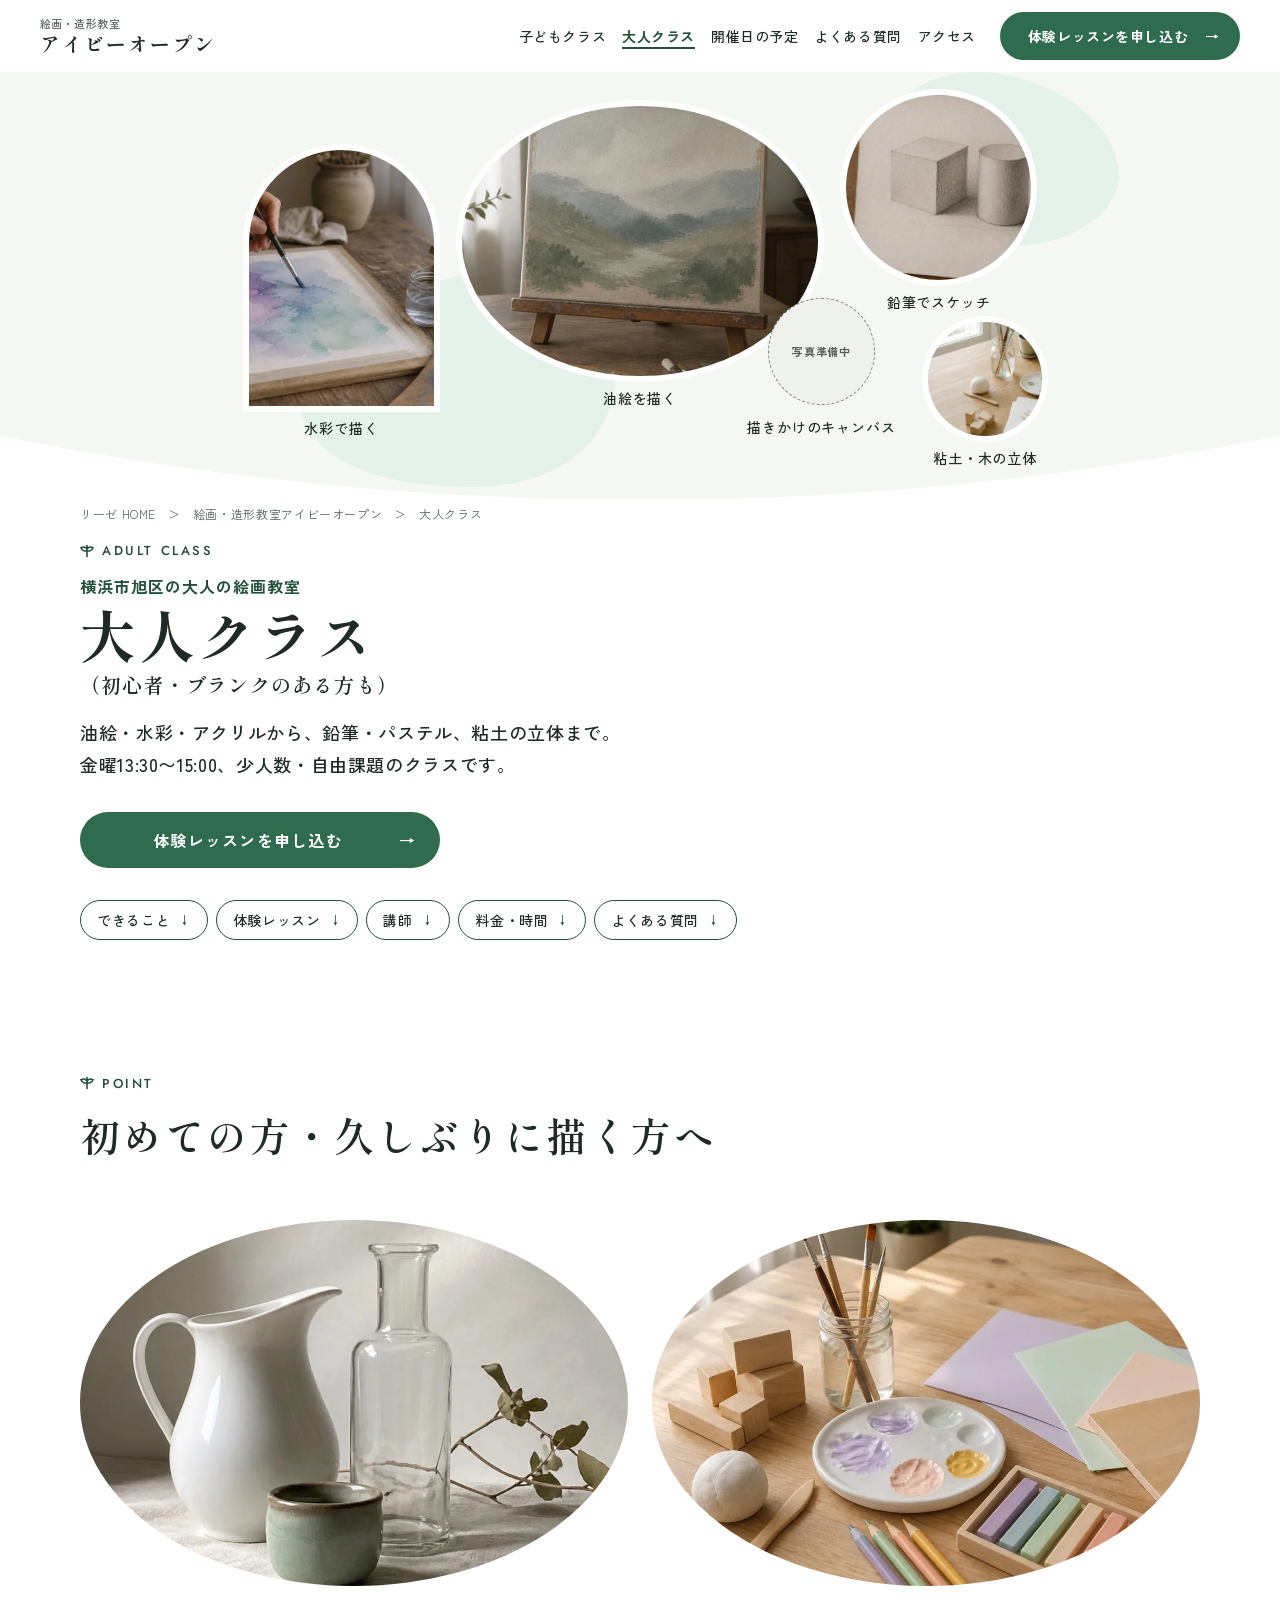
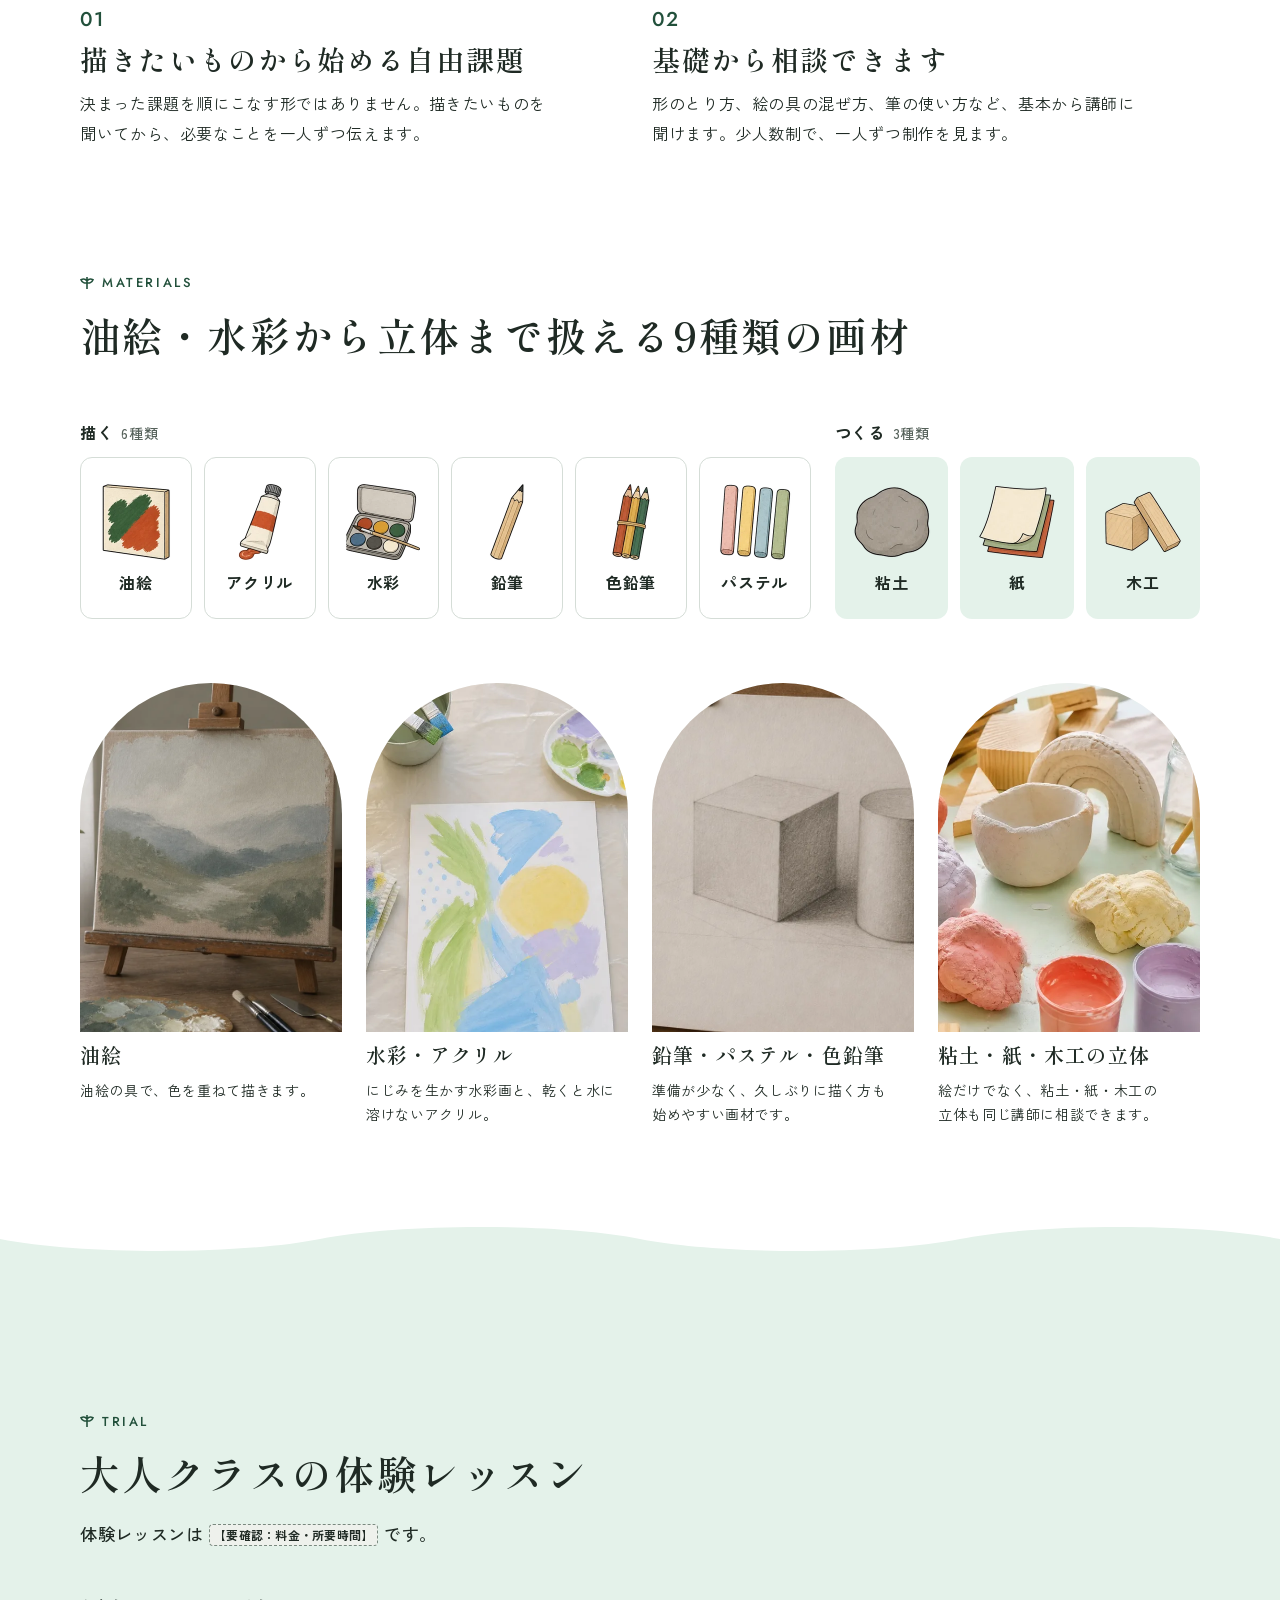
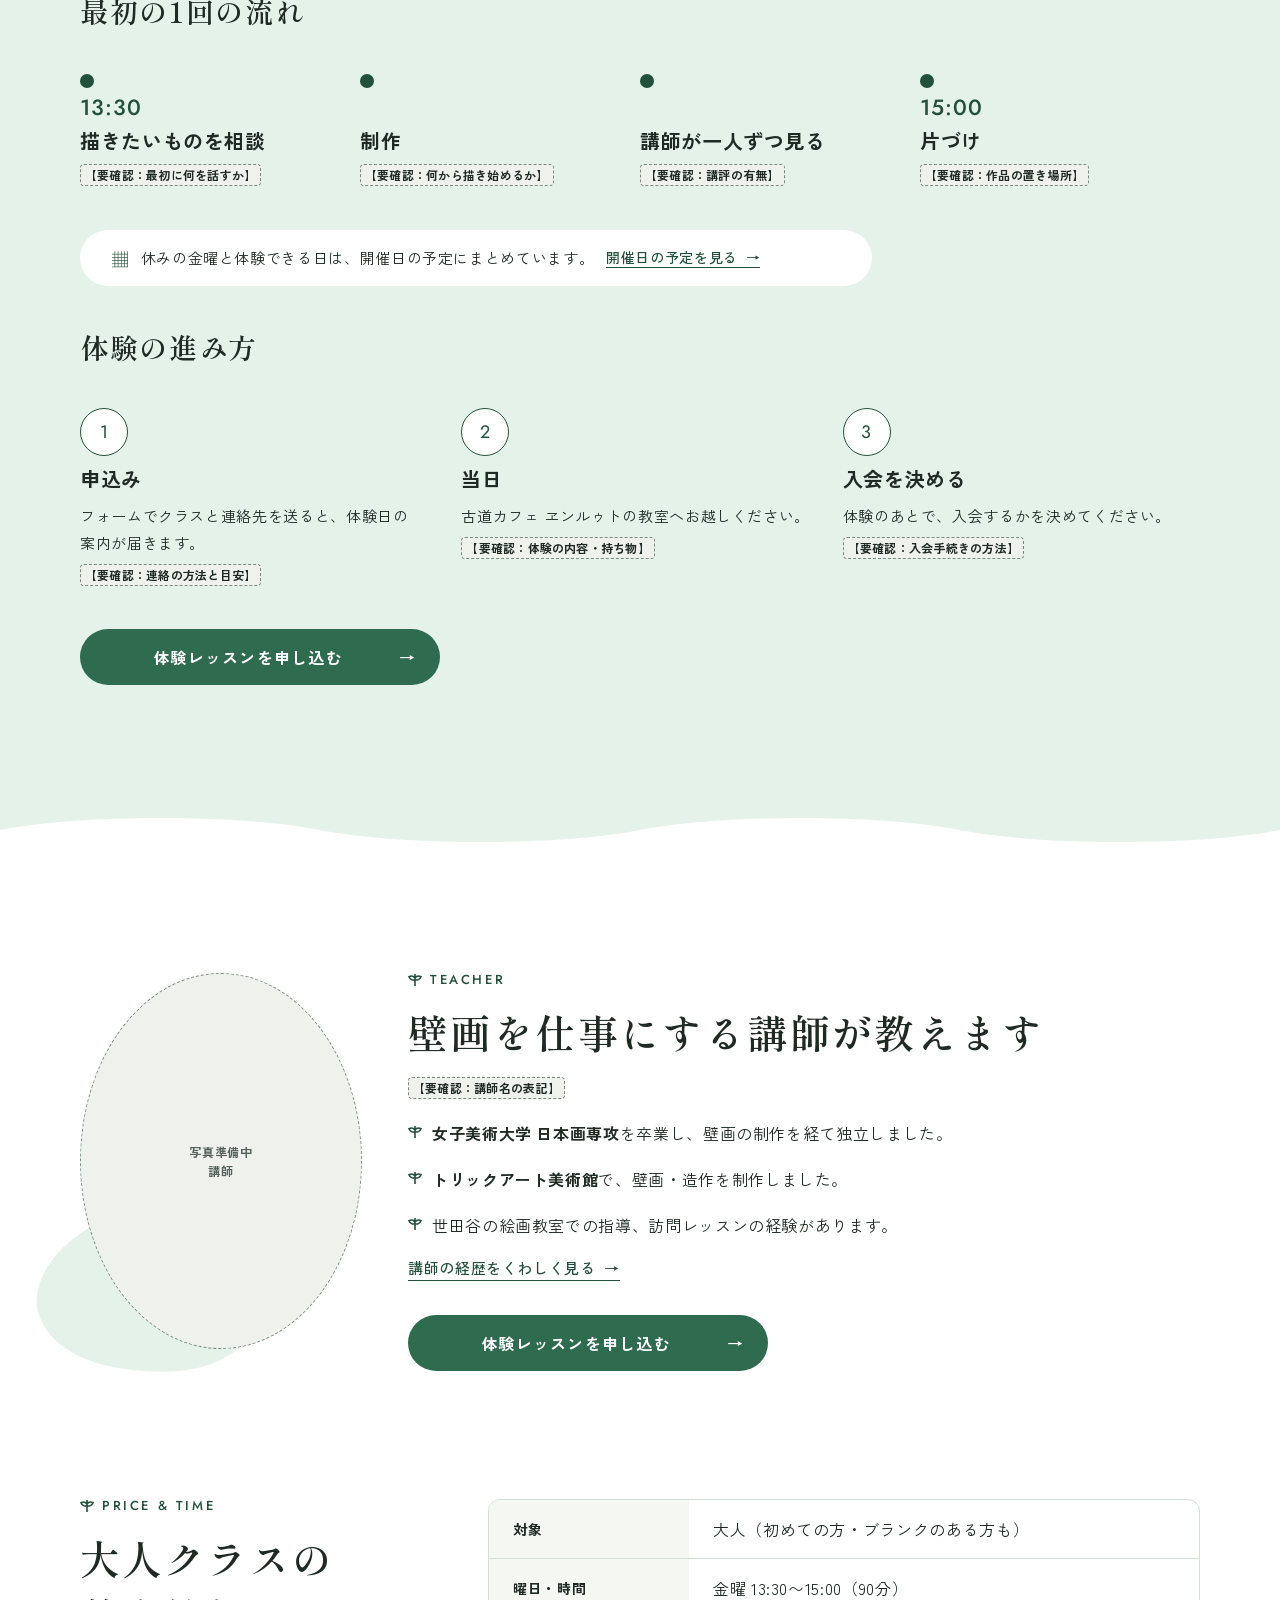
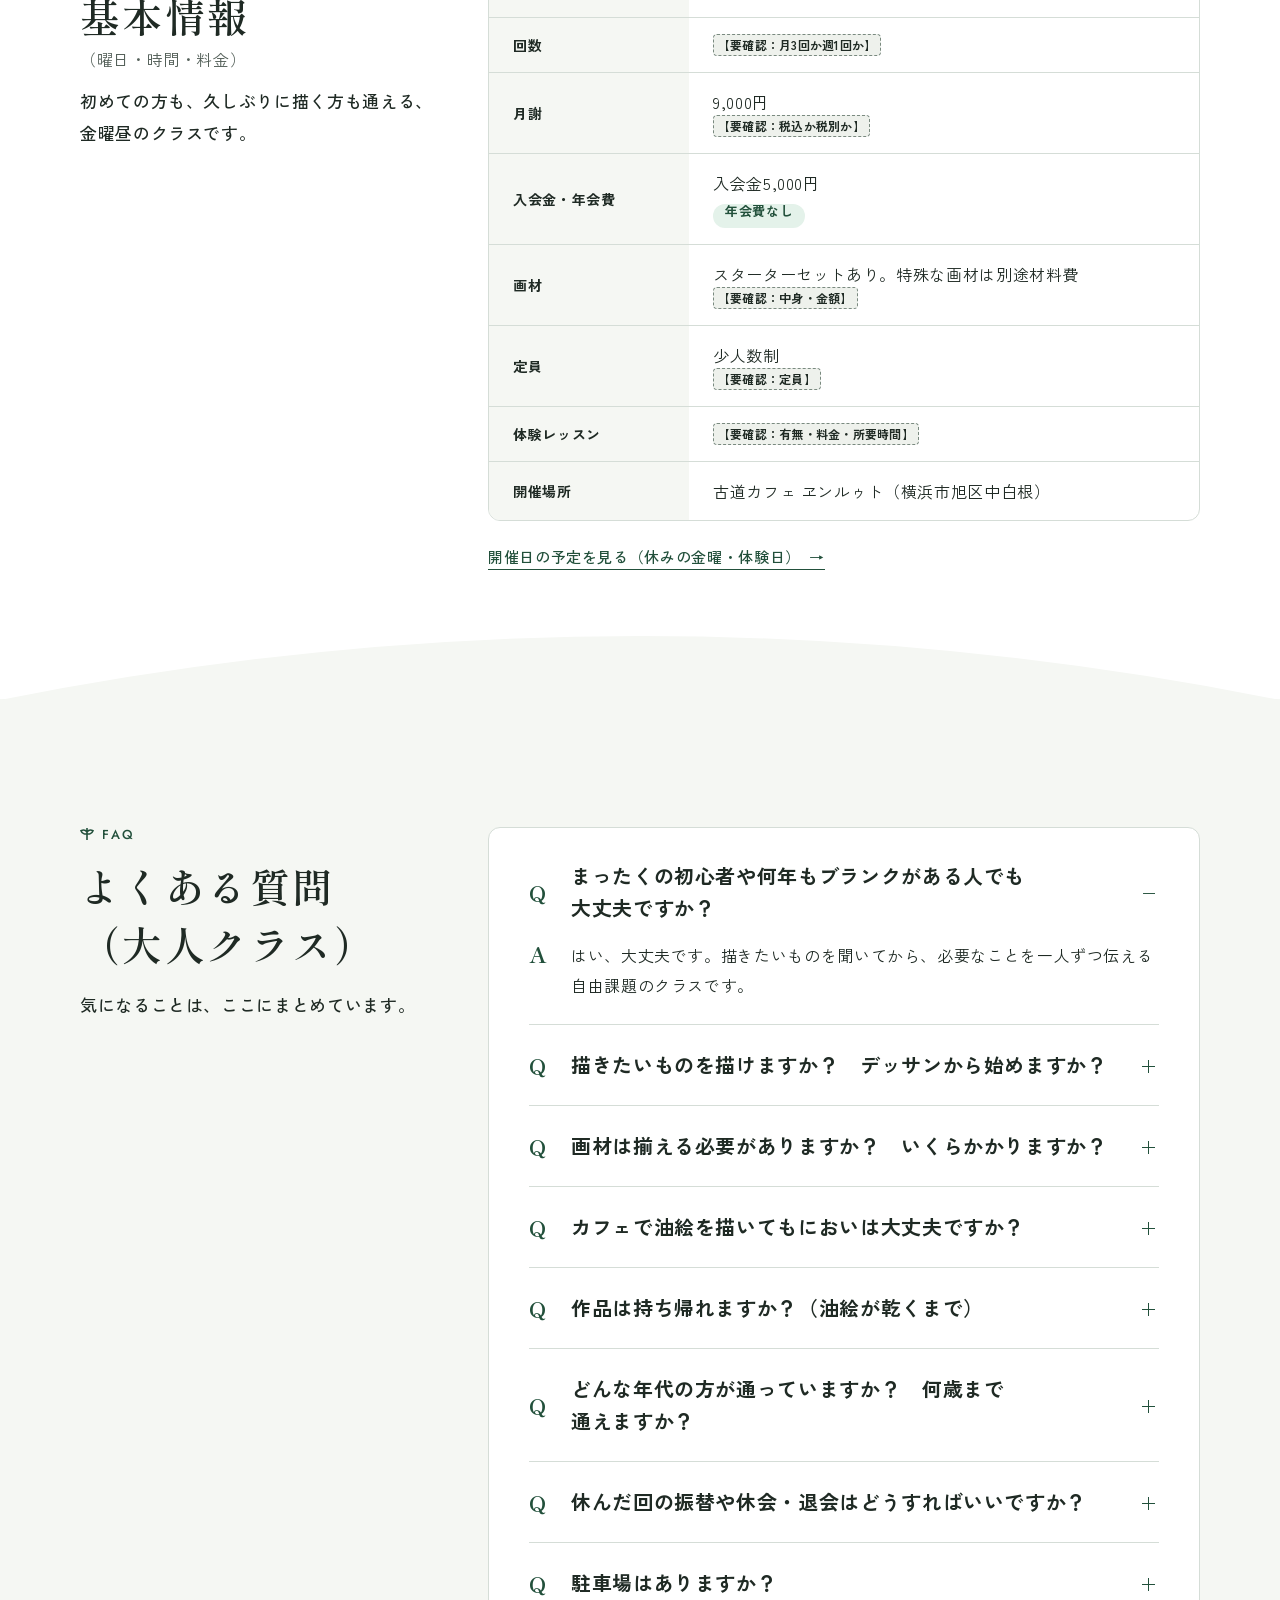
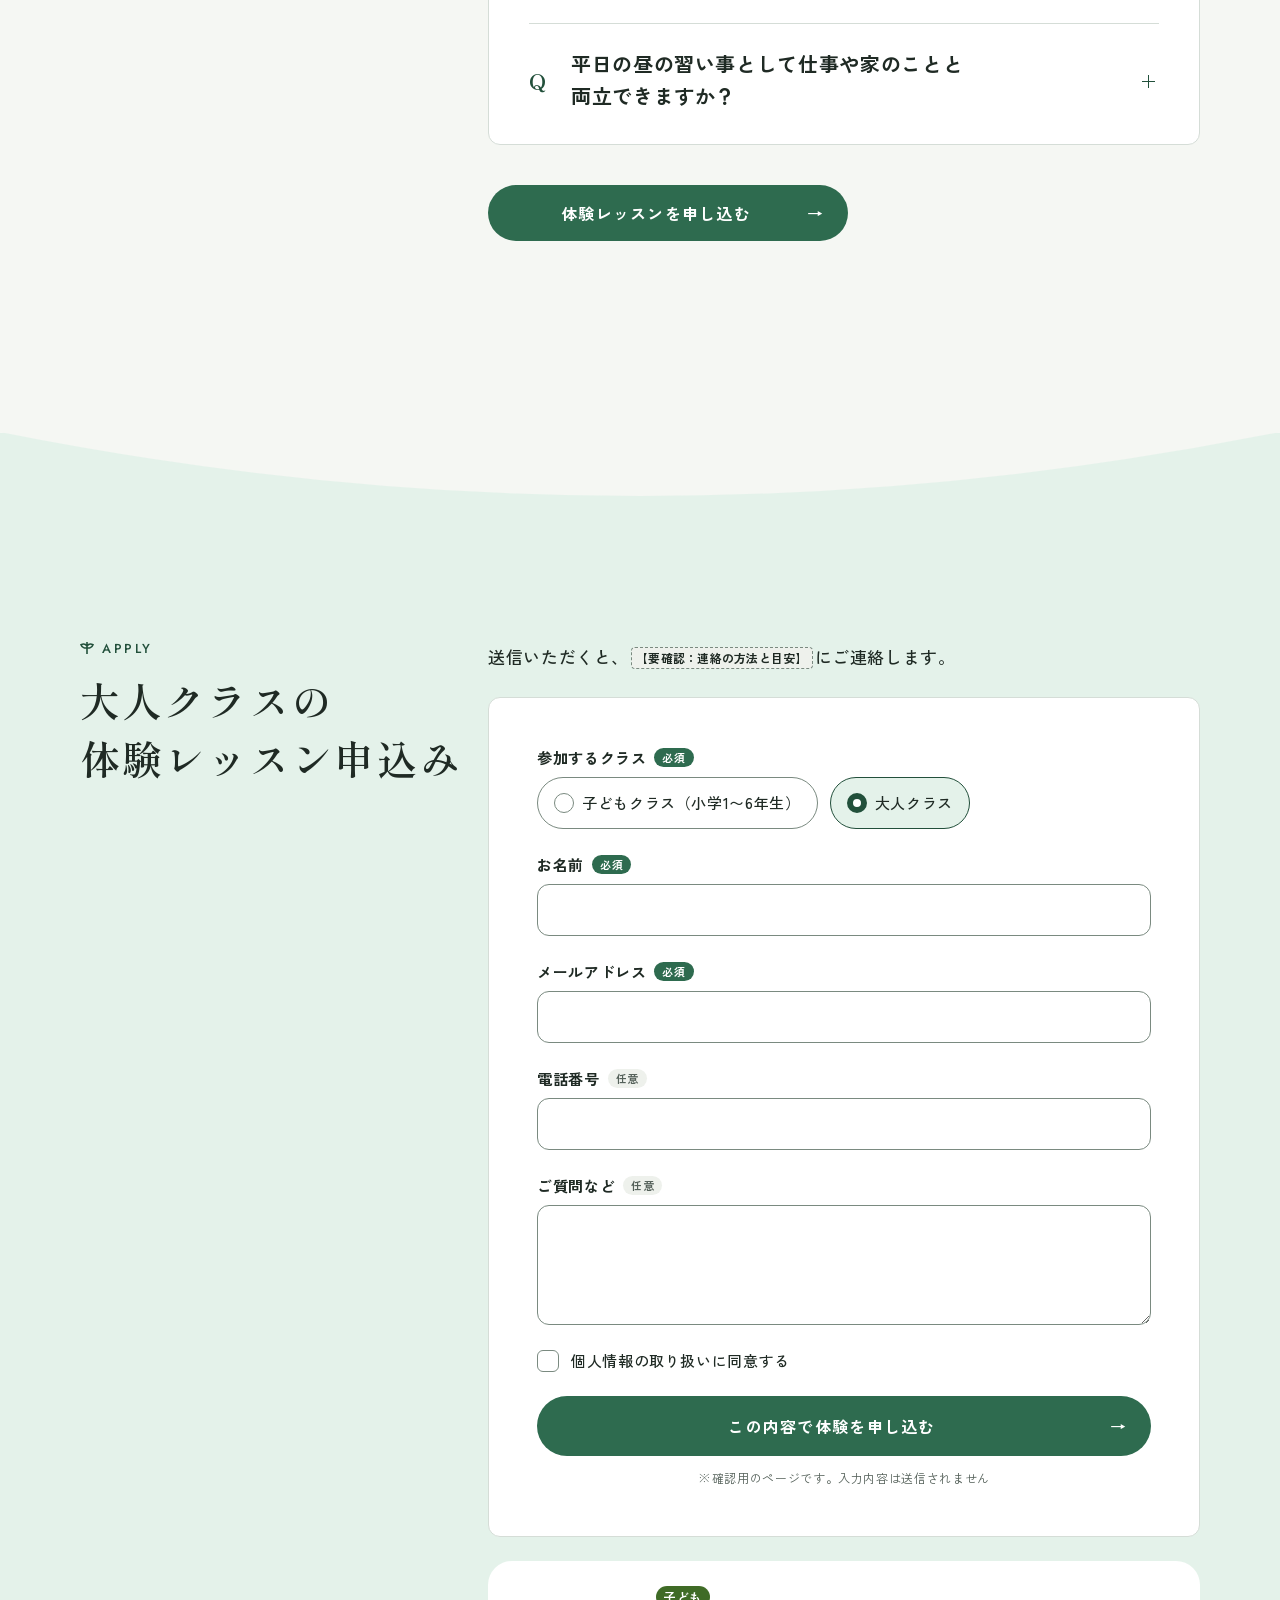
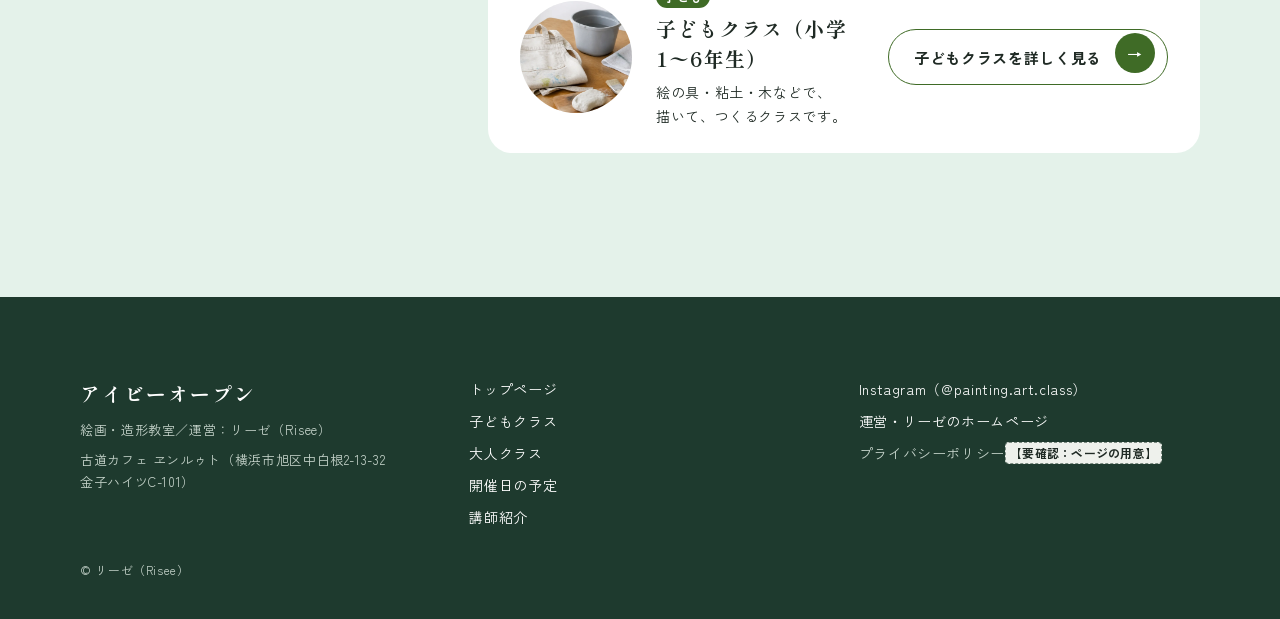
==== adult/index.html @ dc4b6d57 "デザイン①ポップ版のTOPを公開（確認用・noindex） Co-Authored-By: Claude Opus 5.5 <noreply@anthropic.com>" ====
<!doctype html>
<html lang="ja">
<head>
<meta charset="utf-8">
<meta name="viewport" content="width=device-width, initial-scale=1">
<title>横浜市旭区の大人の絵画教室（初心者・油絵・水彩）｜アイビーオープン</title>
<meta name="description" content="横浜市旭区中白根の大人の絵画教室。初めての方も久しぶりに描く方も、描きたいものから始める少人数・自由課題で、油絵・水彩・アクリルから立体まで相談できます。金曜13:30〜15:00、講師は女子美術大学 日本画専攻卒の壁画制作者です。">
<meta name="robots" content="noindex,nofollow">
<link rel="icon" href="data:,">
<link rel="preconnect" href="https://fonts.googleapis.com">
<link rel="preconnect" href="https://fonts.gstatic.com" crossorigin>
<link href="https://fonts.googleapis.com/css2?family=Jost:wght@400;500&family=Shippori+Mincho:wght@600;700&family=Zen+Kaku+Gothic+New:wght@400;500;700&display=swap" rel="stylesheet">
<link rel="stylesheet" href="../assets/css/style.css?v=4">
<script>
(function(d){if(window.matchMedia&&matchMedia('(prefers-reduced-motion: reduce)').matches)return;d.classList.add('js-motion');try{if(sessionStorage.getItem('ivy-intro'))d.classList.add('intro-done')}catch(e){}setTimeout(function(){if(!window.ivyReady)d.classList.remove('js-motion')},2500)})(document.documentElement);
</script>
<script src="../assets/js/main.js?v=4" defer></script>
</head>
<body data-theme="adult" class="has-fixbar">
<header class="header">
  <a class="logo" href="../">
    <span class="logo__sub">絵画・造形教室</span>
    <span class="logo__main">アイビーオープン</span>
  </a>
  <button class="burger" type="button" aria-label="メニューを開く" aria-expanded="false" aria-controls="nav"><span></span></button>
  <div class="scrim"></div>
  <nav class="nav" id="nav" aria-label="メインメニュー">
    <button class="nav__close" type="button" aria-label="メニューを閉じる"></button>
    <ul class="nav__list">
      <li><a href="../kids/">子どもクラス</a></li>
      <li><a href="./" aria-current="page">大人クラス</a></li>
      <li><a href="../#schedule">開催日の予定</a></li>
      <li><a href="../#faq">よくある質問</a></li>
      <li><a href="../#access">アクセス</a></li>
    </ul>
    <div class="nav__cta"><a class="cta" href="#apply">体験レッスンを申し込む</a></div>
  </nav>
</header>

<main>
  <section class="gallery" id="top" aria-label="大人クラスでできること">
    <div class="gallery__inner">
      <svg class="blob blob--a" viewBox="0 0 200 160" preserveAspectRatio="none" aria-hidden="true"><path d="M96 14 C142 4 196 22 198 70 C200 118 168 150 116 152 C66 154 12 140 4 98 C2 58 46 24 96 14 Z"/></svg>
      <svg class="blob blob--b" viewBox="0 0 200 160" preserveAspectRatio="none" aria-hidden="true"><path d="M96 14 C142 4 196 22 198 70 C200 118 168 150 116 152 C66 154 12 140 4 98 C2 58 46 24 96 14 Z"/></svg>
      <ul>
        <li class="g g1"><figure><div class="ph"><img src="../assets/img/oil-canvas-easel.webp" width="1000" height="1000" alt="イーゼルに立てた描きかけの風景の油絵とパレットのイメージ" fetchpriority="high"></div><figcaption>油絵を描く</figcaption></figure></li>
        <li class="g g2"><figure><div class="ph"><img src="../assets/img/watercolor-hands.webp" width="1080" height="720" alt="透明水彩で色を重ねている手元のイメージ"></div><figcaption>水彩で描く</figcaption></figure></li>
        <li class="g g3"><figure><div class="ph"><img src="../assets/img/pencil-sketch.webp" width="1320" height="879" alt="立方体と円柱を鉛筆で描いたスケッチのイメージ"></div><figcaption>鉛筆でスケッチ</figcaption></figure></li>
        <li class="g g4"><figure><div class="ph ph--empty">写真準備中</div><figcaption>描きかけのキャンバス</figcaption></figure></li>
        <li class="g g5"><figure><div class="ph"><img src="../assets/img/desk-brushes-clay.webp" width="864" height="576" alt="粘土と木片、筆立てが置かれた制作机のイメージ"></div><figcaption>粘土・木の立体</figcaption></figure></li>
      </ul>
    </div>
    <svg class="arc arc--down" viewBox="0 0 1440 64" preserveAspectRatio="none" aria-hidden="true"><path d="M0 0 Q720 128 1440 0 V64 H0 Z" fill="#FFFFFF"/></svg>
  </section>

  <section class="section intro">
    <div class="wrap">
      <nav aria-label="パンくずリスト">
        <ol class="crumb">
          <li><a href="https://artewald.com/">リーゼ HOME</a></li>
          <li><a href="../">絵画・造形教室アイビーオープン</a></li>
          <li aria-current="page">大人クラス</li>
        </ol>
      </nav>
      <p class="label" aria-hidden="true">ADULT CLASS</p>
      <h1><span class="intro__1">横浜市旭区の大人の絵画教室</span><span class="vh">｜</span><span class="intro__2">大人クラス</span><span class="intro__3">（初心者・ブランクのある方も）</span></h1>
      <p class="intro__lead">油絵・水彩・アクリルから、鉛筆・パステル、粘土の立体まで。<br class="pc-only">金曜13:30〜15:00、少人数・自由課題のクラスです。</p>
      <p class="pre-cta">まずは体験レッスンから</p>
      <a class="cta cta--w" href="#apply">体験レッスンを申し込む</a>
      <nav aria-label="このページの目次">
        <ul class="chips">
          <li><a class="chip" href="#point">できること</a></li>
          <li><a class="chip" href="#trial">体験レッスン</a></li>
          <li><a class="chip" href="#teacher">講師</a></li>
          <li><a class="chip" href="#summary">料金・時間</a></li>
          <li><a class="chip" href="#faq">よくある質問</a></li>
        </ul>
      </nav>
    </div>
  </section>

  <section class="section point" id="point">
    <div class="wrap">
      <div class="sec-head reveal">
        <p class="label" aria-hidden="true">POINT</p>
        <h2>初めての方・<br class="sp-only">久しぶりに描く方へ</h2>
      </div>
      <div class="cards cards--wide">
        <article class="card">
          <div class="ph ph--ellipse reveal reveal--ellipse"><img src="../assets/img/still-life.webp" width="1176" height="1176" alt="白い水差しとガラス瓶、緑の器を並べたモチーフのイメージ" loading="lazy" decoding="async"></div>
          <p class="card__no" aria-hidden="true">01</p>
          <h3>描きたいものから始める自由課題</h3>
          <p class="card__text">決まった課題を順にこなす形ではありません。描きたいものを聞いてから、必要なことを一人ずつ伝えます。</p>
        </article>
        <article class="card">
          <div class="ph ph--ellipse reveal reveal--ellipse"><img src="../assets/img/desk-pastels-paper.webp" width="1176" height="784" alt="木片、粘土、パステル、色紙が並んだ机のイメージ" loading="lazy" decoding="async"></div>
          <p class="card__no" aria-hidden="true">02</p>
          <h3>基礎から相談できます</h3>
          <p class="card__text">形のとり方、絵の具の混ぜ方、筆の使い方など、基本から講師に聞けます。少人数制で、一人ずつ制作を見ます。</p>
        </article>
      </div>
      <div class="materials" id="materials">
        <div class="sec-head reveal">
        <p class="label" aria-hidden="true">MATERIALS</p>
        <h2>油絵・水彩から立体まで<br class="sp-only">扱える9種類の画材</h2>
      </div>
        <div class="mats">
        <div class="mats__set mats__set--draw"><p class="mats__head">描く<span>6種類</span></p><ul class="mats__list"><li class="mat"><img class="mat__il" src="../assets/img/mats/mat-oil.webp" width="160" height="160" alt="" loading="lazy" decoding="async"><span class="mat__name">油絵</span></li><li class="mat"><img class="mat__il" src="../assets/img/mats/mat-acrylic.webp" width="160" height="160" alt="" loading="lazy" decoding="async"><span class="mat__name">アクリル</span></li><li class="mat"><img class="mat__il" src="../assets/img/mats/mat-watercolor.webp" width="160" height="160" alt="" loading="lazy" decoding="async"><span class="mat__name">水彩</span></li><li class="mat"><img class="mat__il" src="../assets/img/mats/mat-pencil.webp" width="160" height="160" alt="" loading="lazy" decoding="async"><span class="mat__name">鉛筆</span></li><li class="mat"><img class="mat__il" src="../assets/img/mats/mat-colorpencil.webp" width="160" height="160" alt="" loading="lazy" decoding="async"><span class="mat__name">色鉛筆</span></li><li class="mat"><img class="mat__il" src="../assets/img/mats/mat-pastel.webp" width="160" height="160" alt="" loading="lazy" decoding="async"><span class="mat__name">パステル</span></li></ul></div>
        <div class="mats__set mats__set--make"><p class="mats__head">つくる<span>3種類</span></p><ul class="mats__list"><li class="mat"><img class="mat__il" src="../assets/img/mats/mat-clay.webp" width="160" height="160" alt="" loading="lazy" decoding="async"><span class="mat__name">粘土</span></li><li class="mat"><img class="mat__il" src="../assets/img/mats/mat-paper.webp" width="160" height="160" alt="" loading="lazy" decoding="async"><span class="mat__name">紙</span></li><li class="mat"><img class="mat__il" src="../assets/img/mats/mat-wood.webp" width="160" height="160" alt="" loading="lazy" decoding="async"><span class="mat__name">木工</span></li></ul></div>
      </div>
        <div class="tiles">
          <article class="tile reveal reveal--up">
            <div class="ph ph--arch"><img src="../assets/img/oil-canvas-easel.webp" width="1000" height="1000" alt="イーゼルに立てた描きかけの油絵とパレットのイメージ" loading="lazy" decoding="async"></div>
            <h3>油絵</h3>
            <p>油絵の具で、色を重ねて描きます。</p>
          </article>
          <article class="tile reveal reveal--up" style="--d:0.12s">
            <div class="ph ph--arch"><img src="../assets/img/paint-desk.webp" width="564" height="847" alt="水彩とアクリルの絵の具のイメージ" loading="lazy" decoding="async"></div>
            <h3>水彩・アクリル</h3>
            <p>にじみを生かす水彩画と、乾くと水に溶けないアクリル。</p>
          </article>
          <article class="tile reveal reveal--up" style="--d:0.24s">
            <div class="ph ph--arch"><img src="../assets/img/pencil-sketch.webp" width="1320" height="879" alt="鉛筆で描いたスケッチのイメージ" loading="lazy" decoding="async"></div>
            <h3>鉛筆・パステル・色鉛筆</h3>
            <p>準備が少なく、久しぶりに描く方も始めやすい画材です。</p>
          </article>
          <article class="tile reveal reveal--up" style="--d:0.36s">
            <div class="ph ph--arch"><img src="../assets/img/clay-materials.webp" width="1140" height="760" alt="粘土と木片のイメージ" loading="lazy" decoding="async"></div>
            <h3>粘土・紙・木工の立体</h3>
            <p>絵だけでなく、粘土・紙・木工の立体も同じ講師に相談できます。</p>
          </article>
        </div>
      </div>
    </div>
  </section>

  <section class="section band" id="flow">
    <div class="wave wave--top reveal reveal--wave" aria-hidden="true"><svg viewBox="0 0 2160 48" preserveAspectRatio="none"><path d="M0 24 C90 0 270 0 360 24 S630 48 720 24 S990 0 1080 24 S1350 48 1440 24 S1710 0 1800 24 S2070 48 2160 24 V48 H0 Z" fill="#E4F2EA"/></svg></div>
    <div class="wave wave--bottom reveal reveal--wave" aria-hidden="true"><svg viewBox="0 0 2160 48" preserveAspectRatio="none"><path d="M0 24 C90 0 270 0 360 24 S630 48 720 24 S990 0 1080 24 S1350 48 1440 24 S1710 0 1800 24 S2070 48 2160 24 V48 H0 Z" fill="#FFFFFF"/></svg></div>
    <div class="wrap">
      <div id="trial">
      <div class="sec-head sec-head--tight reveal">
        <p class="label" aria-hidden="true">TRIAL</p>
        <h2>大人クラスの<br class="sp-only">体験レッスン</h2>
        <p class="lead">体験レッスンは <span class="tbc">【要確認：料金・所要時間】</span> です。</p>
      </div>
      </div>
      <h3 class="h3-sec h3-block">最初の1回の流れ</h3>
      <ol class="timeline">
        <svg class="timeline__curve timeline__curve--pc reveal reveal--draw" viewBox="0 0 1200 14" preserveAspectRatio="none" aria-hidden="true"><path pathLength="1" d="M7 7 C120 -21 190 35 307 7 S490 -21 607 7 S790 35 907 7"/></svg>
        <svg class="timeline__curve timeline__curve--sp reveal reveal--draw" viewBox="0 0 6 395" preserveAspectRatio="none" aria-hidden="true"><path pathLength="1" d="M3 0 C0 70 6 130 3 198 S0 330 3 395"/></svg>
        <li>
          <span class="timeline__dot" aria-hidden="true"></span>
          <span class="timeline__time">13:30</span>
          <span class="timeline__title">描きたいものを相談</span>
          <span class="tbc">【要確認：最初に何を話すか】</span>
        </li>
        <li>
          <span class="timeline__dot" aria-hidden="true"></span>
          <span class="timeline__time"></span>
          <span class="timeline__title">制作</span>
          <span class="tbc">【要確認：何から描き始めるか】</span>
        </li>
        <li>
          <span class="timeline__dot" aria-hidden="true"></span>
          <span class="timeline__time"></span>
          <span class="timeline__title">講師が一人ずつ見る</span>
          <span class="tbc">【要確認：講評の有無】</span>
        </li>
        <li>
          <span class="timeline__dot" aria-hidden="true"></span>
          <span class="timeline__time">15:00</span>
          <span class="timeline__title">片づけ</span>
          <span class="tbc">【要確認：作品の置き場所】</span>
        </li>
      </ol>
      <div class="dayline">
        <span class="dayline__icon" aria-hidden="true">▦</span>
        <span>休みの金曜と体験できる日は、開催日の予定にまとめています。</span>
        <a class="tlink" href="../#schedule">開催日の予定を見る</a>
      </div>
      <h3 class="h3-sec h3-block">体験の進み方</h3>
      <ol class="steps steps--class">
        <li>
          <span class="steps__no">1</span>
          <p class="steps__title">申込み</p>
          <p class="steps__text">フォームでクラスと連絡先を送ると、体験日の案内が届きます。</p>
          <span class="tbc">【要確認：連絡の方法と目安】</span>
        </li>
        <li>
          <span class="steps__no">2</span>
          <p class="steps__title">当日</p>
          <p class="steps__text">古道カフェ ヱンルゥトの教室へお越しください。</p>
          <span class="tbc">【要確認：体験の内容・持ち物】</span>
        </li>
        <li>
          <span class="steps__no">3</span>
          <p class="steps__title">入会を決める</p>
          <p class="steps__text">体験のあとで、入会するかを決めてください。</p>
          <span class="tbc">【要確認：入会手続きの方法】</span>
        </li>
      </ol>
      <div class="section-cta"><a class="cta cta--w" href="#apply">体験レッスンを申し込む</a></div>
    </div>
  </section>

  <section class="section teacher teacher--class" id="teacher">
    <div class="wrap teacher__grid">
      <div class="teacher__photo">
        <svg class="blob " viewBox="0 0 200 160" preserveAspectRatio="none" aria-hidden="true"><path d="M96 14 C142 4 196 22 198 70 C200 118 168 150 116 152 C66 154 12 140 4 98 C2 58 46 24 96 14 Z"/></svg>
        <div class="ph ph--ellipse ph--empty reveal reveal--ellipse">写真準備中<br>講師</div>
      </div>
      <div class="teacher__body">
        <div class="sec-head sec-head--flush reveal">
        <p class="label" aria-hidden="true">TEACHER</p>
        <h2>壁画を仕事にする<br class="sp-only">講師が教えます</h2>
      </div>
        <span class="tbc">【要確認：講師名の表記】</span>
        <ul class="career">
          <li><strong>女子美術大学 日本画専攻</strong>を卒業し、壁画の制作を経て独立しました。</li>
          <li><strong>トリックアート美術館</strong>で、壁画・造作を制作しました。</li>
          <li>世田谷の絵画教室での指導、訪問レッスンの経験があります。</li>
        </ul>
        <a class="tlink" href="../#teacher">講師の経歴をくわしく見る</a>
        <div class="teacher__cta"><a class="cta cta--w" href="#apply">体験レッスンを申し込む</a></div>
      </div>
    </div>
  </section>

  <section class="section summary summary--sp-pad" id="summary">
    <div class="wrap split">
      <div class="sec-head reveal">
        <p class="label" aria-hidden="true">PRICE &amp; TIME</p>
        <h2><span>大人クラスの基本情報</span><span class="h2__sub">（曜日・時間・料金）</span></h2>
        <p class="lead">初めての方も、久しぶりに描く方も通える、金曜昼のクラスです。</p>
      </div>
      <div>
        <div class="panel-white table-wrap">
          <table class="table">
            <tr><th scope="row">対象</th><td>大人（初めての方・ブランクのある方も）</td></tr>
            <tr><th scope="row">曜日・時間</th><td>金曜 13:30〜15:00（90分）</td></tr>
            <tr><th scope="row">回数</th><td><span class="tbc">【要確認：月3回か週1回か】</span></td></tr>
            <tr><th scope="row">月謝</th><td>9,000円<span class="tbc">【要確認：税込か税別か】</span></td></tr>
            <tr><th scope="row">入会金・年会費</th><td>入会金5,000円<span class="badge-free">年会費なし</span></td></tr>
            <tr><th scope="row">画材</th><td>スターターセットあり。特殊な画材は別途材料費<span class="tbc">【要確認：中身・金額】</span></td></tr>
            <tr><th scope="row">定員</th><td>少人数制<span class="tbc">【要確認：定員】</span></td></tr>
            <tr><th scope="row">体験レッスン</th><td><span class="tbc">【要確認：有無・料金・所要時間】</span></td></tr>
            <tr><th scope="row">開催場所</th><td>古道カフェ ヱンルゥト（横浜市旭区中白根）</td></tr>
          </table>
        </div>
        <a class="tlink" href="../#schedule">開催日の予定を見る（休みの金曜・体験日）</a>
      </div>
    </div>
  </section>

  <section class="section soft" id="faq">
    <svg class="arc arc--up" viewBox="0 0 1440 64" preserveAspectRatio="none" aria-hidden="true"><path d="M0 64 Q720 -64 1440 64 Z" fill="#F5F7F3"/></svg>
    <div class="wrap split">
      <div class="sec-head reveal">
        <p class="label" aria-hidden="true">FAQ</p>
        <h2>よくある質問<br class="sp-only">（大人クラス）</h2>
        <p class="lead">気になることは、ここにまとめています。</p>
      </div>
      <div>
        <div class="panel-white faq">
        <details open>
          <summary><span class="faq__q" aria-hidden="true">Q</span><h3>まったくの初心者や何年もブランクがある人でも大丈夫ですか？</h3><span class="faq__sign" aria-hidden="true"></span></summary>
          <div class="faq__body"><span class="faq__a" aria-hidden="true">A</span><div class="faq__main"><p>はい、大丈夫です。描きたいものを聞いてから、必要なことを一人ずつ伝える自由課題のクラスです。</p></div></div>
        </details>
        <details>
          <summary><span class="faq__q" aria-hidden="true">Q</span><h3>描きたいものを描けますか？　デッサンから始めますか？</h3><span class="faq__sign" aria-hidden="true"></span></summary>
          <div class="faq__body"><span class="faq__a" aria-hidden="true">A</span><div class="faq__main"><p>はい、描きたいものを講師と相談して決めます。デッサン（鉛筆で形や明るさをとらえる練習）から始めるかは <span class="tbc">【要確認：基礎の教え方】</span> です。</p></div></div>
        </details>
        <details>
          <summary><span class="faq__q" aria-hidden="true">Q</span><h3>画材は揃える必要がありますか？　いくらかかりますか？</h3><span class="faq__sign" aria-hidden="true"></span></summary>
          <div class="faq__body"><span class="faq__a" aria-hidden="true">A</span><div class="faq__main"><p>始めるときのためのスターターセットがあります <span class="tbc">【要確認：中身・金額】</span>。特殊な画材を使うときは、別途材料費がかかる場合があります。手持ちの画材の持ち込みは <span class="tbc">【要確認：可否】</span> です。</p><a class="tlink" href="#summary">料金を表で見る</a></div></div>
        </details>
        <details>
          <summary><span class="faq__q" aria-hidden="true">Q</span><h3>カフェで油絵を描いてもにおいは大丈夫ですか？</h3><span class="faq__sign" aria-hidden="true"></span></summary>
          <div class="faq__body"><span class="faq__a" aria-hidden="true">A</span><div class="faq__main"><p><span class="tbc">【要確認：においの少ない油・水性の油絵具を使うか、換気】</span></p></div></div>
        </details>
        <details>
          <summary><span class="faq__q" aria-hidden="true">Q</span><h3>作品は持ち帰れますか？（油絵が乾くまで）</h3><span class="faq__sign" aria-hidden="true"></span></summary>
          <div class="faq__body"><span class="faq__a" aria-hidden="true">A</span><div class="faq__main"><p><span class="tbc">【要確認：持ち帰りの時期、乾くまでの置き場所】</span></p></div></div>
        </details>
        <details>
          <summary><span class="faq__q" aria-hidden="true">Q</span><h3>どんな年代の方が通っていますか？　何歳まで通えますか？</h3><span class="faq__sign" aria-hidden="true"></span></summary>
          <div class="faq__body"><span class="faq__a" aria-hidden="true">A</span><div class="faq__main"><p><span class="tbc">【要確認：通っている方の年代の幅】</span> <span class="tbc">【要確認：年齢の上限の有無】</span></p></div></div>
        </details>
        <details>
          <summary><span class="faq__q" aria-hidden="true">Q</span><h3>休んだ回の振替や休会・退会はどうすればいいですか？</h3><span class="faq__sign" aria-hidden="true"></span></summary>
          <div class="faq__body"><span class="faq__a" aria-hidden="true">A</span><div class="faq__main"><p><span class="tbc">【要確認：振替の有無と方法、休会・退会の手続き】</span></p></div></div>
        </details>
        <details>
          <summary><span class="faq__q" aria-hidden="true">Q</span><h3>駐車場はありますか？</h3><span class="faq__sign" aria-hidden="true"></span></summary>
          <div class="faq__body"><span class="faq__a" aria-hidden="true">A</span><div class="faq__main"><p><span class="tbc">【要確認：駐車場の有無】</span> 教室の住所は横浜市旭区中白根2-13-32 金子ハイツC-101です。</p><a class="tlink" href="https://www.google.com/maps/search/?api=1&amp;query=%E6%A8%AA%E6%B5%9C%E5%B8%82%E6%97%AD%E5%8C%BA%E4%B8%AD%E7%99%BD%E6%A0%B92-13-32%20%E9%87%91%E5%AD%90%E3%83%8F%E3%82%A4%E3%83%84C-101" target="_blank" rel="noopener">Googleマップで開く<span class="vh">（新しいタブで開きます）</span></a></div></div>
        </details>
        <details>
          <summary><span class="faq__q" aria-hidden="true">Q</span><h3>平日の昼の習い事として仕事や家のことと両立できますか？</h3><span class="faq__sign" aria-hidden="true"></span></summary>
          <div class="faq__body"><span class="faq__a" aria-hidden="true">A</span><div class="faq__main"><p>大人クラスは金曜日の昼、90分の1コマだけです。金曜の昼に時間が取れれば、ほかの曜日の予定を変えずに通える大人の習い事です。回数は <span class="tbc">【要確認：回数】</span> です。</p></div></div>
        </details>
        </div>
        <div class="section-cta section-cta--faq"><a class="cta cta--w" href="#apply">体験レッスンを申し込む</a></div>
      </div>
    </div>
  </section>

  <section class="section apply" id="apply">
    <svg class="arc arc--dip" viewBox="0 0 1440 64" preserveAspectRatio="none" aria-hidden="true"><path d="M0 0 H1440 Q720 128 0 0 Z" fill="#F5F7F3"/></svg>
    <div class="wrap split">
      <div class="sec-head reveal">
        <p class="label" aria-hidden="true">APPLY</p>
        <h2>大人クラスの<br class="sp-only">体験レッスン申込み</h2>
      </div>
      <div>
        <p class="apply__lead">送信いただくと、<span class="tbc">【要確認：連絡の方法と目安】</span>にご連絡します。</p>
        <form class="form" id="apply-form" data-page="adult" data-thanks="../thanks/" novalidate>
        <fieldset class="field" aria-describedby="err-class">
          <legend>参加するクラス <span class="req">必須</span></legend>
          <div class="radios">
            <label class="radio"><input type="radio" name="class" value="kids">子どもクラス（小学1〜6年生）</label>
            <label class="radio"><input type="radio" name="class" value="adult" checked>大人クラス</label>
          </div>
          <p class="err" id="err-class" hidden></p>
        </fieldset>
        <div class="field">
          <label class="field__label" for="name">お名前 <span class="req">必須</span></label>
          <input class="input" id="name" type="text" autocomplete="name" aria-describedby="err-name">
          <p class="err" id="err-name" hidden></p>
        </div>
        <div class="field" id="field-grade" hidden>
          <label class="field__label" for="grade">お子さんの学年 <span class="req">必須</span></label>
          <select class="input" id="grade" aria-describedby="err-grade"><option value=""></option><option>小学1年生</option><option>小学2年生</option><option>小学3年生</option><option>小学4年生</option><option>小学5年生</option><option>小学6年生</option></select>
          <p class="err" id="err-grade" hidden></p>
        </div>
        <div class="field">
          <label class="field__label" for="email">メールアドレス <span class="req">必須</span></label>
          <input class="input" id="email" type="email" autocomplete="email" aria-describedby="err-email">
          <p class="err" id="err-email" hidden></p>
        </div>
        <div class="field">
          <label class="field__label" for="tel">電話番号 <span class="opt">任意</span></label>
          <input class="input" id="tel" type="tel" autocomplete="tel">
        </div>
        <div class="field">
          <label class="field__label" for="message">ご質問など <span class="opt">任意</span></label>
          <textarea class="input" id="message"></textarea>
        </div>
        <div class="field">
          <label class="check"><input type="checkbox" id="agree" aria-describedby="err-agree">個人情報の取り扱いに同意する</label>
          <p class="err" id="err-agree" hidden></p>
        </div>
        <button class="cta" type="submit" disabled>この内容で体験を申し込む</button>
        <p class="form__note">※確認用のページです。入力内容は送信されません</p>
      </form>
        <div class="cardsm cardsm--kids">
          <div class="ph ph--ellipse cardsm__photo"><img src="../assets/img/apron-tools.webp" width="1320" height="879" alt="白いエプロンと筆、粘土、バケツが置かれた机のイメージ" loading="lazy" decoding="async"></div>
          <span class="cardsm__badge">子ども</span>
          <p class="cardsm__title">子どもクラス（小学1〜6年生）</p>
          <p class="cardsm__text">絵の具・粘土・木などで、描いて、つくるクラスです。</p>
          <a class="choice choice--kids" href="../kids/">子どもクラスを詳しく見る</a>
        </div>
      </div>
    </div>
  </section>
</main>

<footer class="footer">
  <div class="wrap">
    <div class="footer__grid">
      <div>
        <p class="footer__name">アイビーオープン</p>
        <p class="footer__meta">絵画・造形教室／運営：リーゼ（Risee）</p>
        <p class="footer__meta">古道カフェ ヱンルゥト（横浜市旭区中白根2-13-32 金子ハイツC-101）</p>
      </div>
      <ul>
        <li><a href="../">トップページ</a></li>
        <li><a href="../kids/">子どもクラス</a></li>
        <li><a href="../adult/">大人クラス</a></li>
        <li><a href="../#schedule">開催日の予定</a></li>
        <li><a href="../#teacher">講師紹介</a></li>
      </ul>
      <ul>
        <li><a href="https://www.instagram.com/painting.art.class/" target="_blank" rel="noopener">Instagram（@painting.art.class）<span class="vh">（新しいタブで開きます）</span></a></li>
        <li><a href="https://artewald.com/" target="_blank" rel="noopener">運営・リーゼのホームページ<span class="vh">（新しいタブで開きます）</span></a></li>
        <li class="footer__muted">プライバシーポリシー<span class="tbc">【要確認：ページの用意】</span></li>
      </ul>
    </div>
    <p class="footer__copy">© リーゼ（Risee）</p>
  </div>
</footer>
<div class="fixbar"><a class="cta" href="#apply">体験レッスンを申し込む</a></div>
</body>
</html>
---- assets/css/style.css ----
/* 絵画・造形教室アイビーオープン
   基準：スマホ375。768px〜はタブレット、1024px〜はPC（基準1440） */

/* ===== トークン ===== */
:root {
  --color-main: #2E6B4F;
  --color-main-dark: #22503B;
  --color-ink: #1F2A24;
  --color-text-sub: #55615A;
  --color-bg: #FFFFFF;
  --color-line: #D5DDD7;
  --color-line-strong: #7A8A80;
  --color-deep: #1E3A2E;
  --color-deep-sub: #C5D3CA;
  --color-photo-pending: #EEF1EC;
  /* 色はメイン（緑 #2E6B4F）＋アクセント（若葉 #3F6B26）＋無彩色まで。
     大人クラスはメインの濃い色、子どもクラスはアクセント。エラーの赤だけはフォームの機能色として残す */
  --color-accent: #3F6B26;
  --color-tbc: #1F2A24;
  --color-tbc-bg: #EEF1EC;
  --color-error: #B42318;
  --color-error-bg: #FDECEA;
  --color-kids: var(--color-accent);
  --color-adult: var(--color-main-dark);

  --theme: #2E6B4F;
  --theme-pale: #E4F2EA;
  --theme-soft: #F5F7F3;

  /* 余白トークン（8の倍数。細かい所だけ4と12） */
  --s4: 4px; --s8: 8px; --s12: 12px; --s16: 16px; --s24: 24px; --s32: 32px; --s40: 40px; --s48: 48px;
  --s56: 56px; --s64: 64px; --s80: 80px; --s96: 96px; --s128: 128px; --s144: 144px;

  /* 見出しは4段だけ（SP 36/28/22/18 → PC 56/40/28/20） */
  --h1: 36px; --h2: 28px; --h3: 22px; --h4: 18px;

  --font-head: "Shippori Mincho", "Hiragino Mincho ProN", "Yu Mincho", serif;
  --font-body: "Zen Kaku Gothic New", "Hiragino Sans", "Yu Gothic", sans-serif;
  --font-en: "Jost", "Zen Kaku Gothic New", sans-serif;

  --ls-head: .06em;
  --ls-body: .04em;

  --page-x: 24px;
  --header-h: 56px;
  --fixbar-h: 72px;
  --arc-h: 32px;
  --wave-h: 24px;
  --pname-h: 88px;
  --ring: 4px;
  --band-pad: 80px;
  --head-gap: 40px;

  --ease-out: cubic-bezier(.22, 1, .36, 1);
  --ease-slow: cubic-bezier(.65, 0, .35, 1);
  --dur-react: .25s;
}
[data-theme="kids"]  { --theme: var(--color-accent); --theme-pale: #E8F4DA; --theme-soft: #F3F9EC; }
[data-theme="adult"] { --theme: #22503B; --theme-pale: #E4F2EA; --theme-soft: #F5F7F3; --wave-h: 16px; }

@media (min-width: 768px) {
  :root { --page-x: 40px; }
}
@media (min-width: 1024px) {
  :root {
    --h1: 56px; --h2: 40px; --h3: 28px; --h4: 20px;
    --page-x: 80px;
    --header-h: 72px;
    --arc-h: 64px;
    --wave-h: 48px;
    --ring: 6px;
    --band-pad: 128px;
    --pname-h: 104px;
    --head-gap: 56px;
  }
  [data-theme="adult"] { --wave-h: 32px; }
}

/* ===== 土台 ===== */
*, *::before, *::after { box-sizing: border-box; }
html { -webkit-text-size-adjust: 100%; scroll-padding-top: calc(var(--header-h) + 16px); }
body {
  margin: 0;
  background: var(--color-bg);
  color: var(--color-ink);
  font-family: var(--font-body);
  font-size: 16px;
  line-height: 1.9;
  letter-spacing: var(--ls-body);
  word-break: auto-phrase;
  line-break: strict;
  overflow-x: clip;
  -webkit-font-smoothing: antialiased;
}
body.has-fixbar { padding-bottom: var(--fixbar-h); }
body.is-locked { overflow: hidden; }
h1, h2, h3, p, ul, ol, dl, dd, figure, fieldset, table { margin: 0; padding: 0; }
ul, ol { list-style: none; }
fieldset { border: 0; min-width: 0; }
img, svg { display: block; }
img { max-width: 100%; height: auto; }
a { color: inherit; }
button, input, select, textarea { font: inherit; letter-spacing: inherit; color: inherit; }
:focus-visible { outline: 2px solid var(--theme); outline-offset: 2px; }

.wrap { width: 100%; max-width: 1200px; margin-inline: auto; }
.section { position: relative; padding-inline: var(--page-x); overflow-x: clip; }
.vh {
  position: absolute; width: 1px; height: 1px; margin: -1px; padding: 0; overflow: hidden;
  clip-path: inset(50%); white-space: nowrap; border: 0;
}
.pc-only { display: none; }
.sp-only { display: inline; }
@media (min-width: 1024px) {
  .pc-only { display: inline; }
  .sp-only { display: none; }
}

/* ===== 見出し ===== */
.label {
  display: flex; align-items: center; gap: var(--s8);
  font-family: var(--font-en); font-weight: 500; font-size: 13px; line-height: 1;
  letter-spacing: .2em; color: var(--theme);
}
.label::before {
  content: ""; width: 14px; height: 14px; background: currentColor; flex: none;
  -webkit-mask: var(--leaf) center / contain no-repeat; mask: var(--leaf) center / contain no-repeat;
}
:root {
  --leaf: url("data:image/svg+xml,%3Csvg xmlns='http://www.w3.org/2000/svg' viewBox='0 0 14 14' fill='none' stroke='%23000' stroke-width='1.6'%3E%3Cpath d='M7 13V1M7 5C5.500 3 3 2.700 1 3.700 2 6.500 5 7.700 7 6.700 9 7.700 12 6.500 13 3.700 11 2.700 8.500 3 7 5Z'/%3E%3C/svg%3E");
}
.sec-head { margin-bottom: var(--head-gap); }
.sec-head--flush, .sec-head--tight { margin-bottom: 0; }
.sec-head h2, .h2 {
  margin-top: var(--s8);
  font-family: var(--font-head); font-weight: 600; font-size: var(--h2); line-height: 1.45;
  letter-spacing: var(--ls-head);
}
.h2__sub { display: block; margin-top: var(--s4); font-family: var(--font-body); font-weight: 400; font-size: 13px; line-height: 1.3; color: var(--color-text-sub); letter-spacing: var(--ls-body); }
.lead { margin-top: var(--s8); font-weight: 500; font-size: 15px; line-height: 28px; }
.h3-sec { font-family: var(--font-head); font-weight: 600; font-size: var(--h3); line-height: 1.5; letter-spacing: var(--ls-head); }
@media (min-width: 1024px) {
  .sec-head h2, .h2 { margin-top: var(--s16); }
  .h2__sub { font-size: 16px; }
  .lead { margin-top: var(--s16); font-size: 17px; line-height: 32px; }
}

/* ===== テキストリンク・タグ ===== */
.tlink {
  position: relative; display: inline-block;
  color: var(--theme); font-weight: 500; font-size: 14px; line-height: 22px;
  text-decoration: none; border-bottom: 1px solid currentColor;
}
.tlink::after { content: "\2002→"; }
.tlink::before {
  content: ""; position: absolute; left: 0; right: 0; bottom: -2px; height: 1px; background: currentColor;
  transform: scaleX(0); transform-origin: left; transition: transform .3s var(--ease-out);
}
a.tlink[href]:hover::before { transform: scaleX(1); }
@media (min-width: 1024px) { .tlink { font-size: 15px; line-height: 24px; } }

/* 【要確認：〇〇】の印。オーナーが埋めるまでの仮置き（無彩色＋点線） */
.tbc {
  display: inline-block; padding: 0 var(--s4); border-radius: 4px; border: 1px dashed var(--color-line-strong);
  background: var(--color-tbc-bg); color: var(--color-tbc);
  font-weight: 700; font-size: 12px; line-height: 20px; letter-spacing: .02em; vertical-align: 1px;
}
.tags { display: flex; flex-wrap: wrap; gap: var(--s8); }
.tag {
  display: inline-flex; align-items: center; height: 32px; padding: 0 var(--s16); border-radius: 999px;
  border: 1px solid var(--color-line); background: #fff; font-weight: 500; font-size: 13px; line-height: 1;
}
.tag--solid { background: var(--theme-pale); border-color: transparent; }
.badge-free {
  display: inline-flex; align-items: center; height: 24px; padding: 0 var(--s12); border-radius: 999px;
  background: #E4F2EA; color: var(--color-main-dark); font-weight: 700; font-size: 13px; line-height: 1;
}

/* ===== ボタン ===== */
/* 矢印は右端に固定し、文字は「矢印を除いた部分」の中央に置く（左32／右56） */
.cta {
  position: relative; display: flex; align-items: center; justify-content: center;
  width: 100%; height: 56px; padding: 0 var(--s56) 0 var(--s32); border: 0; border-radius: 999px; cursor: pointer;
  background: var(--color-main); color: #fff; font-weight: 700; font-size: 16px; line-height: 1;
  letter-spacing: .08em; text-decoration: none; white-space: nowrap;
  transition: background var(--dur-react) var(--ease-out);
}
.cta::after { content: "→"; position: absolute; right: 24px; top: 50%; margin-top: -.5em; line-height: 1; transition: transform var(--dur-react) var(--ease-out); }
.cta:hover { background: var(--color-main-dark); }
.cta:hover::after { transform: translateX(4px); }
.cta:active { transform: translateY(1px); }
.cta:focus-visible { outline: none; box-shadow: 0 0 0 2px #fff, 0 0 0 4px var(--theme); }
.cta:disabled { cursor: not-allowed; background: var(--color-line); color: var(--color-text-sub); }
@media (min-width: 1024px) {
  .cta--w { width: 360px; }
}

.choice {
  position: relative; display: flex; align-items: center; justify-content: center;
  width: 100%; height: 56px; padding: 0 var(--s64) 0 var(--s24); border-radius: 999px;
  border: 1.5px solid var(--c, var(--color-kids)); background: #fff; color: var(--color-ink);
  font-weight: 700; font-size: 15px; line-height: 1.3; text-decoration: none;
  transition: background var(--dur-react) var(--ease-out);
}
.choice::after {
  content: "→"; position: absolute; right: 8px; top: 50%; margin-top: calc(var(--s24) * -1); display: grid; place-items: center; width: 40px; height: 40px; border-radius: 50%;
  background: var(--c, var(--color-kids)); color: #fff; font-size: 15px;
  transition: transform var(--dur-react) var(--ease-out);
}
.choice:hover { background: var(--hover, #F3F9EC); }
.choice:hover::after { transform: translateX(4px); }
.choice--kids  { --c: var(--color-kids); --hover: #F3F9EC; }
.choice--adult { --c: var(--color-adult); --hover: #F5F7F3; }
@media (min-width: 1024px) {
  .choice { height: 64px; font-size: 16px; }
  .choice::after { right: 12px; }
  .cardsm .choice { height: 56px; font-size: 15px; }
}

/* ===== ヘッダー ===== */
.header {
  position: sticky; top: 0; z-index: 50;
  display: flex; align-items: center; justify-content: space-between;
  height: var(--header-h); padding-inline: var(--s16) var(--s8);
  background: #fff;
}
.logo { display: block; text-decoration: none; }
.logo__sub { display: block; font-weight: 500; font-size: 10px; line-height: 12px; color: var(--color-text-sub); letter-spacing: .04em; }
.logo__main { display: block; margin-top: 2px; font-family: var(--font-head); font-weight: 700; font-size: 17px; line-height: 20px; letter-spacing: .1em; }
.burger {
  position: relative; width: 44px; height: 44px; padding: 0; border: 0; background: none; cursor: pointer;
}
.burger span, .burger::before, .burger::after {
  content: ""; position: absolute; left: 11px; width: 22px; height: 2px; border-radius: 1px; background: var(--color-ink);
}
.burger::before { top: 13px; }
.burger span { top: 21px; }
.burger::after { top: 29px; }
.nav {
  position: fixed; inset: 0 0 0 auto; z-index: 200; width: 100%;
  display: flex; flex-direction: column; padding: var(--s8) var(--s24) var(--s24); background: #fff; overflow-y: auto;
  visibility: hidden; transform: translateX(100%);
  transition: transform .3s var(--ease-out), visibility .3s;
}
.nav.is-open { visibility: visible; transform: none; }
.nav__close {
  position: relative; align-self: flex-end; width: 44px; height: 44px; margin-right: calc(var(--s12) * -1); padding: 0;
  border: 0; background: none; cursor: pointer;
}
.nav__close::before, .nav__close::after {
  content: ""; position: absolute; left: 11px; top: 21px; width: 22px; height: 2px; background: var(--color-ink);
}
.nav__close::before { transform: rotate(45deg); }
.nav__close::after { transform: rotate(-45deg); }
.nav__list a {
  display: flex; align-items: center; height: 56px; border-bottom: 1px solid var(--color-line);
  font-weight: 500; font-size: 16px; text-decoration: none;
}
.nav__list a[aria-current="page"] { font-weight: 700; color: var(--theme); box-shadow: inset 4px 0 0 var(--theme); padding-left: var(--s16); }
.nav__cta { margin-top: var(--s24); }
.scrim { position: fixed; inset: 0; z-index: 150; background: #000; opacity: 0; visibility: hidden; transition: opacity .3s, visibility .3s; }
.scrim.is-open { opacity: .3; visibility: visible; }

@media (min-width: 1024px) {
  .header { padding-inline: var(--s40); }
  .logo__sub { font-size: 11px; line-height: 13px; }
  .logo__main { font-size: 20px; line-height: 24px; }
  .burger, .nav__close, .scrim { display: none; }
  .nav {
    position: static; flex-direction: row; align-items: center; gap: var(--s24); width: auto; padding: 0;
    background: none; overflow: visible; visibility: visible; transform: none; transition: none;
  }
  .nav__list { display: flex; gap: var(--s16); }
  .nav__list a {
    position: relative; height: auto; border: 0; font-size: 14px; line-height: 20px; letter-spacing: .04em;
  }
  .nav__list a::after {
    content: ""; position: absolute; left: 0; right: 0; bottom: -2px; height: 1px; background: currentColor;
    transform: scaleX(0); transform-origin: left; transition: transform .3s var(--ease-out);
  }
  .nav__list a:hover::after { transform: scaleX(1); }
  .nav__list a[aria-current="page"] { box-shadow: none; padding-left: 0; }
  .nav__list a[aria-current="page"]::after { height: 2px; bottom: -3px; transform: none; }
  .nav__cta { margin-top: 0; }
  .nav__cta .cta { width: 240px; height: 48px; padding: 0 var(--s48) 0 var(--s24); font-size: 14px; letter-spacing: .04em; }
  .nav__cta .cta::after { right: 20px; }
}



/* ===== パンくず ===== */
.crumb {
  display: flex; flex-wrap: wrap; align-items: center;
  font-size: 11px; line-height: 26px; color: var(--color-text-sub);
}
.crumb li + li::before { content: "＞"; margin-inline: var(--s12); }
.crumb a { text-decoration: none; }
.crumb a:hover { text-decoration: underline; }
.crumb-bar { display: flex; align-items: center; min-height: 32px; padding-inline: var(--page-x); }
@media (min-width: 1024px) {
  .crumb { font-size: 12px; line-height: 29px; }
  .crumb-bar { min-height: 40px; }
}

/* ===== 飾り ===== */
.arc { position: absolute; left: 0; display: block; width: 100%; height: var(--arc-h); pointer-events: none; }
.arc--down { bottom: -1px; }
.arc--up { bottom: calc(100% - 1px); }
.arc--dip { top: -1px; }
.blob { position: absolute; z-index: 0; fill: var(--theme-pale); pointer-events: none; }
.wave { position: absolute; width: 150%; height: var(--wave-h); pointer-events: none; }
.wave svg { display: block; width: 100%; height: 100%; }
.wave--top { left: -25%; bottom: calc(100% - 1px); }
.wave--bottom { left: -50%; bottom: -1px; }

/* ===== 写真 ===== */
.ph { position: relative; overflow: hidden; background: var(--theme-soft); }
.ph img { width: 100%; height: 100%; object-fit: cover; }
.ph--ellipse { border-radius: 50%; }
.ph--arch { border-radius: 999px 999px 0 0; }
.ph--empty {
  display: grid; place-items: center; padding: var(--s16); text-align: center;
  background: var(--color-photo-pending); border: 1px dashed var(--color-line-strong);
  color: var(--color-text-sub); font-weight: 700; font-size: 12px; line-height: 1.6;
}
.ph--box { border-radius: 12px; }

/* ===== TOP：FV ===== */
.fv { position: relative; overflow: hidden; background: #F5F7F3; }
.fv__photo { position: relative; height: 100%; --cx: 50%; }
.fv { aspect-ratio: 375 / 320; max-height: 480px; width: 100%; }
.fv__under { position: absolute; left: 0; bottom: 0; width: 100%; height: 65%; object-fit: cover; }
.fv__over {
  position: absolute; inset: 0;
  -webkit-mask: url("data:image/svg+xml,%3Csvg xmlns='http://www.w3.org/2000/svg' viewBox='0 0 375 400' preserveAspectRatio='none'%3E%3Cpath d='M0 0H375V160C250 112 110 282 0 247Z'/%3E%3C/svg%3E") 0 0 / 100% 100% no-repeat;
          mask: url("data:image/svg+xml,%3Csvg xmlns='http://www.w3.org/2000/svg' viewBox='0 0 375 400' preserveAspectRatio='none'%3E%3Cpath d='M0 0H375V160C250 112 110 282 0 247Z'/%3E%3C/svg%3E") 0 0 / 100% 100% no-repeat;
}
.fv__over img { width: 100%; height: 65%; object-fit: cover; }
.fv__line { position: absolute; inset: 0; width: 100%; height: 100%; overflow: visible; pointer-events: none; }
.fv__line path { fill: none; stroke: rgb(255 255 255 / .85); stroke-width: 1.5; }
.fv__line--pc { display: none; }
.fv__card {
  position: absolute; z-index: 2; width: 180px; padding: var(--s8) var(--s12); border-radius: 12px; background: #fff;
}
.fv__card--a { top: 12px; right: 12px; }
.fv__card--b { left: 12px; bottom: 40px; }
.fv__en { display: block; font-family: var(--font-en); font-weight: 500; font-size: 10px; line-height: 10px; letter-spacing: .2em; color: var(--color-main); }
.fv__ja { display: flex; align-items: center; gap: var(--s8); margin-top: var(--s4); font-family: var(--font-head); font-weight: 700; font-size: var(--h4); line-height: 24px; letter-spacing: .1em; color: var(--color-main); }
.fv__ja::after { content: ""; width: 16px; height: 1px; background: currentColor; }
.fv__desc { display: block; margin-top: var(--s4); font-weight: 500; font-size: 11px; line-height: 17px; letter-spacing: .02em; white-space: nowrap; }
@media (min-width: 768px) {
  .fv { aspect-ratio: 1440 / 440; max-height: none; }
  .fv__over { display: none; }
  .fv__under { position: static; height: 100%; }
  .fv__line--sp { display: none; }
  .fv__line--pc { display: block; }
  .fv__line path { stroke-width: 2; }
  .fv__line--pc { filter: drop-shadow(0 0 10px rgb(255 255 255 / .5)); }
  .fv__photo { --cx: 45.3%; }
  .fv__card { width: 216px; padding: var(--s16) var(--s16); }
  .fv__card--a { top: 24px; left: max(var(--page-x), calc(50% - 600px)); right: auto; }
  .fv__card--b { bottom: 56px; right: max(var(--page-x), calc(50% - 600px)); left: auto; }
  .fv__en { font-size: 11px; line-height: 11px; }
  .fv__ja { line-height: 28px; }
  .fv__desc { font-size: 13px; line-height: 20px; }
}

.hero { padding: var(--s24) var(--page-x) var(--s24); }
.hero__pre { display: block; font-family: var(--font-head); font-weight: 600; font-size: var(--h4); line-height: 1.5; letter-spacing: .08em; }
.hero__main { display: block; font-family: var(--font-head); font-weight: 700; font-size: var(--h1); line-height: 1.35; letter-spacing: .04em; white-space: nowrap; }
.hero h1 { margin-top: var(--s8); color: var(--color-main); font-weight: 700; font-size: var(--h4); line-height: 1.5; letter-spacing: .04em; }
/* サブコピー：画材の多さを伝える */
.hero__lead { margin-top: var(--s12); color: var(--color-ink); font-weight: 500; font-size: 15px; line-height: 26px; }
.pre-cta { margin-top: var(--s24); margin-bottom: var(--s8); color: var(--theme); font-weight: 700; font-size: 14px; line-height: 21px; letter-spacing: .08em; }
@media (min-width: 1024px) {
  .hero { padding: var(--s32) var(--page-x) var(--s40); text-align: center; }
  .hero__main { line-height: 1.3; letter-spacing: .06em; }
  .hero h1 { margin-top: var(--s8); }
  .hero__lead { margin-top: var(--s16); font-size: 18px; line-height: 32px; }
  /* PCは1画面にCTAまで収めるため、ボタン上の一言を省く */
  .pre-cta { display: none; }
  .hero .cta, .intro .cta--w { margin-top: var(--s32); }
  .hero .cta { margin-inline: auto; }
}

/* ===== TOP：クラス ===== */
.classes { padding-top: var(--s24); padding-bottom: var(--s80); }
.panels { display: grid; gap: var(--s32); }
.panel { position: relative; display: flex; flex-direction: column; }
.panel__img { aspect-ratio: 335 / 280; background: var(--theme-soft); }
.panel__img img { transition: transform .6s var(--ease-out); }
.panel__name {
  position: relative; z-index: 1;
  width: 280px; max-width: calc(100% - 32px); height: var(--pname-h); margin: calc(var(--pname-h) / -2) auto 0; padding-top: var(--s16); border-radius: 999px;
  background: var(--c); color: #fff; text-align: center;
  transition: transform .3s var(--ease-out);
}
.panel__en { display: block; font-family: var(--font-en); font-weight: 500; font-size: 11px; line-height: 11px; letter-spacing: .2em; }
.panel__row { display: flex; align-items: baseline; justify-content: center; gap: var(--s8); margin-top: var(--s4); }
.panel__row h3 { font-family: var(--font-head); font-weight: 700; font-size: var(--h3); line-height: 1.3; letter-spacing: var(--ls-head); }
.panel__row span { font-weight: 500; font-size: 13px; line-height: 1.3; white-space: nowrap; }
.panel__body { margin-top: calc(var(--pname-h) / -2); padding: var(--s64) var(--s24) var(--s24); border-radius: 0 0 24px 24px; background: var(--pale); }
.panel--kids  { --c: var(--color-kids);  --pale: #E8F4DA; }
.panel--adult { --c: var(--color-adult); --pale: #E4F2EA; }
.panel .choice::before { content: ""; position: absolute; inset: 0; border-radius: 999px 999px 24px 24px; }
@media (hover: hover) and (min-width: 1024px) {
  .panel:hover .panel__img img { transform: scale(1.04); }
  .panel:hover .panel__name { transform: translateY(-4px); }
  .panel:hover .choice { background: var(--hover); }
}
@media (min-width: 768px) { .panels { grid-template-columns: 1fr 1fr; gap: var(--s24); } }
@media (min-width: 1024px) {
  .classes { padding-top: var(--s40); padding-bottom: var(--s128); }
  .panel__img { aspect-ratio: 588 / 440; }
  .panel__name { width: 400px; margin-top: calc(var(--pname-h) / -2); padding-top: var(--s24); }
  .panel__en { font-size: 12px; line-height: 12px; }
  .panel__row { margin-top: var(--s8); }
  .panel__row span { font-size: 14px; }
  .panel__body { margin-top: calc(var(--pname-h) / -2); padding: var(--s80) var(--s32) var(--s32); }
}

/* ===== カード（特徴・できること） ===== */
.features { padding-top: var(--s56); padding-bottom: var(--s80); }
.cards { position: relative; display: grid; gap: var(--s48); }
.card { position: relative; display: flex; flex-direction: column; }
.card > .ph, .card__ph { position: relative; z-index: 1; aspect-ratio: 4 / 3; width: 100%; }
.cards--wide .card > .ph { aspect-ratio: 3 / 2; }
.card__no { margin-top: var(--s24); color: var(--theme); font-family: var(--font-en); font-weight: 500; font-size: 20px; line-height: 20px; }
.card h3 { margin-top: var(--s8); font-family: var(--font-head); font-weight: 600; font-size: var(--h3); line-height: 1.5; letter-spacing: var(--ls-head); }
.card__text { margin-top: var(--s8); font-size: 16px; line-height: 30px; }
.card__sub { margin-top: var(--s8); font-weight: 700; font-size: 14px; line-height: 20px; }
.card .tags { margin-top: var(--s8); }
.card .tbc { align-self: flex-start; margin-top: var(--s8); }
.card .tlink { align-self: flex-start; margin-top: var(--s8); }
.card > .blob { width: 180px; height: 144px; left: -24px; top: 0; }
.point-note { margin-top: var(--s40); color: var(--color-text-sub); font-size: 14px; line-height: 25px; }
@media (min-width: 768px) {
  .cards:not(.cards--wide) { grid-template-columns: repeat(3, 1fr); gap: var(--s24); }
  .cards--wide { grid-template-columns: 1fr 1fr; gap: var(--s24); }
}
@media (min-width: 1024px) {
  .features { padding-top: var(--s96); padding-bottom: var(--s128); }
  .cards:not(.cards--wide) .card:nth-child(2) { margin-top: var(--s64); }
  .card__text { margin-top: var(--s8); }
  .card > .blob { width: 260px; height: 208px; left: -56px; top: -8px; }
  .point-note { margin-top: var(--s56); }
}

/* ===== 講師 ===== */
.teacher { padding-top: var(--s80); padding-bottom: var(--s80); }
.teacher__grid { display: grid; }
.teacher__photo { position: relative; justify-self: center; width: 240px; }
.teacher__photo .ph { position: relative; z-index: 1; aspect-ratio: 3 / 4; }
.teacher__photo .blob { width: 200px; height: 160px; left: 122px; top: 200px; }
.teacher__body { margin-top: var(--s32); }
.teacher__body .tbc { margin-top: var(--s16); }
.teacher__body .h3-sec { margin-top: var(--s16); }
.career { margin-top: var(--s16); }
.career li { position: relative; padding-left: var(--s24); line-height: 27px; }
.career li + li { margin-top: var(--s16); }
.career li::before {
  content: ""; position: absolute; left: 0; top: 7px; width: 14px; height: 14px; background: var(--theme);
  -webkit-mask: var(--leaf) center / contain no-repeat; mask: var(--leaf) center / contain no-repeat;
}
.career strong { font-weight: 700; }
.mural { margin-top: var(--s16); aspect-ratio: 3 / 2; max-width: 486px; display: block; text-align: left; }
.teacher__body .tlink { margin-top: var(--s16); }
.teacher__cta { margin-top: var(--s32); }
.teacher--class .teacher__photo { width: 150px; }
.teacher--class .teacher__photo .blob { display: none; }
.teacher--class .career li { line-height: 30px; }
@media (min-width: 1024px) {
  .teacher { padding-top: var(--s128); padding-bottom: var(--s128); }
  .teacher__grid { grid-template-columns: 384px minmax(0, 690px); column-gap: var(--s24); justify-content: space-between; align-items: start; }
  .teacher__photo { justify-self: start; width: 384px; }
  .teacher__photo .blob { width: 320px; height: 256px; left: 184px; top: 296px; }
  .teacher__body { margin-top: 0; }
  .mural { margin-top: var(--s24); }
  .teacher--class .teacher__grid { grid-template-columns: 282px minmax(0, 792px); }
  .teacher--class .teacher__photo { width: 282px; }
  .teacher--class .teacher__photo .blob { display: block; width: 240px; height: 192px; left: -48px; top: 216px; }
  .teacher__cta { margin-top: var(--s32); }
}

/* ===== 帯（予定・スケジュール） ===== */
.band { background: var(--theme-pale); padding-top: calc(var(--wave-h) + var(--band-pad)); padding-bottom: calc(var(--wave-h) + var(--band-pad)); }
.split { display: grid; gap: var(--s24); }
@media (min-width: 1024px) { .split { grid-template-columns: 384px minmax(0, 792px); justify-content: space-between; } }
.split .sec-head { margin-bottom: 0; }

.panel-white { border-radius: 12px; background: #fff; border: 1px solid var(--color-line); }
.plan { padding: var(--s16) var(--s24); }
.plan h3 { font-family: var(--font-head); font-weight: 600; font-size: var(--h4); line-height: 1.5; letter-spacing: var(--ls-head); }
.plan li { display: flex; flex-wrap: wrap; align-items: baseline; column-gap: var(--s16); padding: var(--s16) 0; border-top: 1px solid var(--color-line); line-height: 28px; }
.plan ul { margin-top: var(--s8); }
.plan__m { font-family: var(--font-en); font-size: 20px; line-height: 28px; color: var(--theme); }
.plan .tbc { margin-top: var(--s4); }
.table-wrap { margin-top: var(--s16); overflow: hidden; }
.table { width: 100%; border-collapse: collapse; }
.table tr + tr > * { border-top: 1px solid var(--color-line); }
.table th, .table td { display: block; text-align: left; font-weight: 400; }
.table th { padding: var(--s12) var(--s16) 0; color: var(--color-text-sub); font-weight: 700; font-size: 13px; line-height: 21px; }
.table td { padding: var(--s4) var(--s16) var(--s12); font-size: 16px; line-height: 26px; border-top: 0 !important; }
.table td .tbc, .table td .badge-free { display: block; width: fit-content; margin-top: var(--s8); }
.table td > .tbc:first-child { margin-top: 0; }
@media (min-width: 1024px) {
  .plan { padding: var(--s32) var(--s40) var(--s32); }
  .plan ul { margin-top: var(--s8); }
  .plan li { padding: var(--s16) 0; column-gap: var(--s16); }
  .plan .tbc { margin-top: 0; }
  .table-wrap { margin-top: var(--s24); }
  .table th, .table td { display: table-cell; vertical-align: middle; }
  .table th { width: 200px; padding: var(--s16) var(--s24); background: var(--theme-soft); color: var(--color-ink); font-size: 14px; line-height: 22px; }
  .table td { padding: var(--s16) var(--s24); border-top: 1px solid var(--color-line) !important; }
  .table tr:first-child td { border-top: 0 !important; }
  .table--access th { width: 130px; white-space: nowrap; }
  .table--access td { padding-right: var(--s16); }
}

/* ===== Instagram ===== */
.insta { padding-top: var(--s80); padding-bottom: var(--s80); }
.insta__grid { display: grid; grid-template-columns: repeat(3, 1fr); gap: var(--s8); }
.insta__grid li { aspect-ratio: 1; border-radius: 8px; }
.insta__grid li:nth-child(1) { background: #E4F2EA; }
.insta__grid li:nth-child(2) { background: #E8F4DA; }
.insta__grid li:nth-child(3) { background: #F5F7F3; }
.insta__grid li:nth-child(4) { background: #F5F7F3; display: none; }
.insta .tlink { margin-top: var(--s40); }
@media (min-width: 1024px) {
  .insta { padding-top: var(--s128); padding-bottom: var(--s128); }
  .insta__grid { grid-template-columns: repeat(4, 1fr); gap: var(--s24); }
  .insta__grid li { border-radius: 12px; }
  .insta__grid li:nth-child(4) { display: block; }
  .insta .tlink { margin-top: var(--s56); }
}

/* ===== 流れ・ステップ ===== */
.trial { padding-top: var(--s40); padding-bottom: var(--s80); }
.steps { position: relative; display: grid; gap: var(--s32); }
.steps__no {
  position: relative; z-index: 1; display: grid; place-items: center; width: 48px; height: 48px; border-radius: 50%;
  background: #fff; border: 1.5px solid var(--theme); color: var(--theme);
  font-family: var(--font-en); font-size: 18px; line-height: 1;
}
.steps__title { margin-top: var(--s8); font-weight: 700; font-size: var(--h4); line-height: 1.5; }
.steps__text { margin-top: var(--s8); font-size: 15px; line-height: 27px; }
.steps .tbc { margin-top: var(--s8); }
.steps__curve { position: absolute; pointer-events: none; overflow: visible; }
.steps__curve path, .timeline__curve path { fill: none; stroke: var(--theme); stroke-width: 1.5; }
.steps__curve--pc { display: none; }
.steps__curve--sp { left: 7px; top: 44px; width: 30px; height: calc(100% - 44px); }
.steps--curved { padding-left: var(--s64); gap: var(--s32); }
.steps--curved .steps__no { width: 56px; height: 56px; font-size: 20px; }
.steps--curved .steps__title { margin-top: var(--s8); }
.steps--curved .steps__text { margin-top: var(--s8); }
.steps-note { margin-top: var(--s24); color: var(--color-text-sub); font-size: 14px; line-height: 25px; }
.section-cta { margin-top: var(--s40); }
.sec-head--steps { margin-bottom: var(--s24); }
.sec-head--tl { margin-bottom: var(--s24); }
@media (min-width: 1024px) {
  .trial { padding-top: var(--s64); padding-bottom: var(--s128); }
  .steps { grid-template-columns: repeat(3, 1fr); gap: var(--s24); }
  .steps--curved { padding-left: 0; gap: var(--s24); }
  .steps__curve--pc { display: block; left: 0; top: 0; width: 100%; height: 56px; }
  .steps__curve--sp { display: none; }
  .section-cta { margin-top: var(--s56); }
  .sec-head--steps { margin-bottom: var(--s32); }
  .sec-head--tl { margin-bottom: var(--s40); }
  .steps-note { margin-top: var(--s32); }
  .steps-note + .section-cta { margin-top: var(--s32); }
  .steps--class + .section-cta { margin-top: var(--s40); }
  .section-cta--faq { margin-top: var(--s40); }
}

.timeline { position: relative; display: grid; gap: var(--s24); }
.timeline li { position: relative; padding-left: var(--s40); }
.timeline__dot { position: absolute; left: 7px; top: 4px; z-index: 1; width: 14px; height: 14px; border-radius: 50%; background: var(--theme); }
.timeline__time { display: block; min-height: 18px; color: var(--theme); font-family: var(--font-en); font-weight: 500; font-size: 18px; line-height: 18px; letter-spacing: .04em; }
.timeline__title { display: block; margin-top: var(--s8); font-weight: 700; font-size: var(--h4); line-height: 1.5; }
.timeline .tbc { margin-top: var(--s8); }
.timeline__curve { position: absolute; left: 11px; top: 10px; width: 6px; height: calc(100% - 10px); overflow: visible; pointer-events: none; }
.timeline__curve--pc { display: none; }
.dayline {
  display: flex; align-items: center; gap: var(--s12); margin-top: var(--s32); padding: var(--s12) var(--s24); border-radius: 28px; background: #fff;
  font-size: 13px; line-height: 21px;
}
.dayline__icon { flex: none; color: var(--theme); font-size: 16px; line-height: 1; }
.dayline .tlink { display: none; }
.subsec { margin-top: var(--s64); }
.h3-block { margin-top: var(--s32); margin-bottom: var(--s24); }
@media (min-width: 1024px) {
  .timeline { grid-template-columns: repeat(4, 1fr); gap: 0; padding-top: var(--s24); }
  .timeline li { padding-left: 0; padding-right: var(--s16); }
  .timeline__dot { left: 0; top: -22px; }
  .timeline__time { min-height: 22px; font-size: 22px; line-height: 22px; }
  .timeline__title { margin-top: var(--s8); }
  .timeline__curve--sp { display: none; }
  .timeline__curve--pc { display: block; left: 0; top: 0; width: 100%; height: 14px; }
  .dayline { width: 792px; max-width: 100%; min-height: 56px; margin-top: var(--s40); padding: 0 var(--s24) 0 var(--s32); border-radius: 999px; font-size: 15px; line-height: 23px; }
  .dayline .tlink { display: inline-block; flex: none; margin-left: 0; font-size: 14px; line-height: 20px; }
  .subsec { margin-top: var(--s96); }
  .h3-block { margin-top: var(--s40); margin-bottom: var(--s40); }
  .steps--class .steps__no { margin-bottom: 0; }
}

/* ===== 料金・時間 ===== */
.summary { padding-top: 0; padding-bottom: var(--s80); }
.summary .table-wrap { margin-top: 0; }
.summary .tlink { margin-top: var(--s24); }
@media (min-width: 1024px) { .summary { padding-bottom: var(--s128); } }
.summary--sp-pad { padding-top: var(--s80); }
@media (min-width: 1024px) { .summary--sp-pad { padding-top: 0; } }

/* ===== FAQ・アクセス ===== */
.soft { position: relative; background: var(--theme-soft); padding-top: var(--s80); padding-bottom: calc(var(--s80) + var(--arc-h)); }
.faq { padding: var(--s4) var(--s16); }
.faq details + details { border-top: 1px solid var(--color-line); }
.faq summary {
  position: relative; display: grid; grid-template-columns: 34px 1fr 28px; align-items: center; column-gap: var(--s8);
  min-height: 64px; padding: var(--s24) 0; cursor: pointer; list-style: none;
}
.faq summary::-webkit-details-marker { display: none; }
.faq__q, .faq__a { font-family: var(--font-head); font-weight: 700; font-size: 22px; line-height: 1.2; }
.faq__q { color: var(--theme); }
.faq__a { color: var(--color-main-dark); }
.faq h3 { font-weight: 700; font-size: var(--h4); line-height: 1.6; }
.faq__sign { justify-self: end; color: var(--theme); font-size: 18px; line-height: 1; }
.faq__sign::before { content: "＋"; }
details[open] .faq__sign::before { content: "−"; }
details[open] > summary { padding-bottom: var(--s12); }
.faq__body { display: grid; grid-template-columns: 34px 1fr; column-gap: var(--s8); padding-bottom: var(--s24); }
.faq__body p { line-height: 30px; }
.faq__body .tlink { margin-top: var(--s8); }
.faq__main { min-width: 0; }
.faq-links { display: flex; flex-direction: column; align-items: flex-start; gap: var(--s12); margin-top: var(--s24); }
.access { margin-top: var(--s80); }
.access__grid { display: grid; }
.access .table-wrap { margin-top: 0; }
.sec-head--access { margin-bottom: var(--s24); }
.access .tlink { margin-top: var(--s24); }
.access__media { display: grid; gap: var(--s16); margin-top: var(--s24); }
.mapbox { display: grid; place-items: center; height: 224px; border-radius: 12px; background: #fff; border: 1px solid var(--color-line); color: var(--color-text-sub); font-size: 13px; }
.photo-box { aspect-ratio: 3 / 2; font-size: 12px; }
@media (min-width: 1024px) {
  .soft { padding-top: var(--s128); padding-bottom: calc(var(--s128) + var(--arc-h)); }
  .faq { padding: var(--s8) var(--s40); }
  .faq summary { grid-template-columns: 34px 1fr 28px; padding: var(--s24) 0; }
  .faq details[open] > summary { padding-bottom: var(--s16); }
  .faq__body { padding-bottom: var(--s24); }
  .faq-links { flex-direction: row; gap: var(--s32); }
  .access { margin-top: var(--s128); }
  .access__grid { grid-template-columns: minmax(0, 486fr) minmax(0, 690fr); column-gap: var(--s24); }
  .access__media { margin-top: 0; }
  .mapbox { height: 400px; }
  .photo-box { aspect-ratio: auto; height: 240px; }
}

/* ===== 申込み ===== */
.apply { position: relative; background: var(--theme-pale); padding-top: calc(var(--arc-h) + var(--s96)); padding-bottom: var(--s96); }
.apply__blob { display: none; }
.apply__lead { margin-bottom: var(--s24); font-weight: 500; font-size: 15px; line-height: 28px; }
.apply__lead .tbc { margin-inline: 2px; }
.form { padding: var(--s32) var(--s24); border-radius: 12px; background: #fff; border: 1px solid var(--color-line); }
.field + .field { margin-top: var(--s24); }
.field__label, legend {
  display: flex; align-items: center; flex-wrap: wrap; gap: var(--s8); padding: 0; margin-bottom: var(--s8);
  font-weight: 700; font-size: 15px; line-height: 23px;
}
.req, .opt { display: inline-block; padding: 2px var(--s8); border-radius: 999px; font-weight: 700; font-size: 11px; line-height: 15px; }
.req { background: var(--color-main); color: #fff; }
.opt { background: var(--color-photo-pending); color: var(--color-text-sub); }
.input {
  display: block; width: 100%; height: 52px; padding: 0 var(--s16); border: 1px solid var(--color-line-strong); border-radius: 12px; background: #fff;
}
select.input {
  appearance: none; -webkit-appearance: none; padding-right: var(--s40);
  background: #fff url("data:image/svg+xml,%3Csvg xmlns='http://www.w3.org/2000/svg' width='12' height='8' viewBox='0 0 12 8'%3E%3Cpath d='M1 1.500 6 6.500 11 1.500' fill='none' stroke='%2355615A' stroke-width='1.500'/%3E%3C/svg%3E") right 16px center no-repeat;
}
textarea.input { height: 120px; padding: var(--s12) var(--s16); resize: vertical; line-height: 1.7; }
.input:focus-visible { outline: 2px solid var(--theme); outline-offset: 0; }
.input[aria-invalid="true"] { border-color: var(--color-error); background-color: var(--color-error-bg); }
.radios { display: grid; gap: var(--s12); }
.radio {
  display: flex; align-items: center; gap: var(--s8); height: 52px; padding: 0 var(--s16); border: 1px solid var(--color-line-strong);
  border-radius: 999px; background: #fff; font-weight: 500; font-size: 15px; line-height: 1.3; cursor: pointer; white-space: nowrap;
}
.radio input {
  appearance: none; -webkit-appearance: none; flex: none; width: 20px; height: 20px; margin: 0; border-radius: 50%;
  border: 1px solid var(--color-line-strong); background: #fff; cursor: pointer;
}
.radio input:checked { border: 6px solid var(--theme); }
.radio:has(input:checked) { background: var(--theme-pale); border-color: var(--theme); }
.check { display: flex; align-items: center; gap: var(--s12); font-weight: 500; font-size: 15px; line-height: 23px; cursor: pointer; }
.check input {
  appearance: none; -webkit-appearance: none; flex: none; width: 22px; height: 22px; margin: 0; border-radius: 6px;
  border: 1px solid var(--color-line-strong); background: #fff; cursor: pointer; display: grid; place-items: center;
}
.check input:checked { background: var(--theme); border-color: var(--theme); }
.check input:checked::before { content: ""; width: 11px; height: 6px; margin-top: calc(var(--s4) * -1); border-left: 2px solid #fff; border-bottom: 2px solid #fff; transform: rotate(-45deg); }
.err { display: flex; gap: var(--s8); margin-top: var(--s8); color: var(--color-error); font-weight: 500; font-size: 13px; line-height: 1.6; }
.err::before { content: "！"; font-weight: 700; }
.err[hidden] { display: none; }
.form .cta { height: 60px; margin-top: var(--s24); }
.form__note { margin-top: var(--s12); color: var(--color-text-sub); font-size: 12px; line-height: 1.7; text-align: center; }
.cardsm {
  display: grid; gap: var(--s8); margin-top: var(--s24); padding: var(--s24); border-radius: 24px; background: #fff;
}
.cardsm__photo { width: 88px; height: 88px; }
.cardsm__badge { display: inline-flex; align-items: center; height: 22px; margin-top: var(--s8); padding: 0 var(--s8); border-radius: 999px; background: var(--c); color: #fff; font-weight: 700; font-size: 12px; line-height: 1; justify-self: start; }
.cardsm__title { font-family: var(--font-head); font-weight: 700; font-size: var(--h4); line-height: 1.5; letter-spacing: var(--ls-head); }
.cardsm__text { font-size: 14px; line-height: 24px; }
.cardsm .choice { margin-top: var(--s8); }
.cardsm--kids  { --c: var(--color-kids); }
.cardsm--adult { --c: var(--color-adult); }
@media (min-width: 768px) { .radios { grid-template-columns: repeat(auto-fit, minmax(0, max-content)); } }
@media (min-width: 1024px) {
  .apply { padding-top: calc(var(--arc-h) + var(--s144)); padding-bottom: var(--s144); }
  .apply__blob {
    display: block; position: absolute; z-index: 0; left: max(432px, calc(50% - 288px)); top: 104px; width: 280px; height: 224px;
    fill: #fff; opacity: .6; pointer-events: none;
  }
  .apply__lead { position: relative; font-size: 17px; line-height: 32px; }
  .form { padding: var(--s48); }
  .cardsm { grid-template-columns: 112px 1fr 280px; grid-template-rows: auto auto auto; column-gap: var(--s24); row-gap: var(--s4); align-items: center; min-height: 192px; padding: var(--s24) var(--s32); }
  .cardsm__photo { grid-row: 1 / span 3; width: 112px; height: 112px; }
  .cardsm__badge { grid-column: 2; margin-top: 0; }
  .cardsm__title { grid-column: 2; }
  .cardsm__text { grid-column: 2; }
  .cardsm .choice { grid-column: 3; grid-row: 1 / span 3; margin-top: 0; }
}

/* ===== クラスのページ：ギャラリーと導入 ===== */
.gallery { position: relative; overflow: hidden; background: var(--theme-soft); }
.gallery__inner { position: relative; width: min(100%, 560px); aspect-ratio: 375 / 352; margin-inline: auto; }
.gallery .blob--a { width: 53.33%; height: 42.61%; left: -5.33%; top: 42.61%; }
.gallery .blob--b { display: none; }
.g { position: absolute; display: flex; flex-direction: column; align-items: center; }
.g figure { display: contents; }
.g .ph { width: 100%; box-shadow: 0 0 0 var(--ring) #fff; overflow: hidden; }
.g figcaption { margin-top: var(--s8); font-weight: 500; font-size: 12px; line-height: 17px; letter-spacing: .06em; white-space: nowrap; }
.g1 { left: 5.33%;  top: 5.68%;  width: 62.93%; z-index: 2; }
.g1 .ph { aspect-ratio: 500 / 380; border-radius: 50%; }
.g2 { left: 61.33%; top: 51.14%; width: 29.33%; z-index: 1; }
.g2 .ph { aspect-ratio: 1; border-radius: 50%; }
.g3 { left: 62.67%; top: 4.55%;  width: 32%; z-index: 1; }
.g3 .ph { aspect-ratio: 1; border-radius: 50%; }
.g4, .g5 { display: none; }
.g .ph--empty { font-size: 11px; padding: var(--s4); box-shadow: none; }
@media (min-width: 1024px) {
  .gallery__inner { width: min(80%, 1056px); aspect-ratio: 1440 / 600; }
  .gallery .blob--a { width: 31.94%; height: 56.67%; left: 15.97%; top: 43.33%; }
  .gallery .blob--b { display: block; width: 23.61%; height: 46.67%; left: 73.61%; top: -3.33%; transform: scaleX(-1); }
  .g figcaption { margin-top: var(--s12); font-size: 14px; line-height: 20px; }
  .g1 { left: 32.64%; top: 8%;     width: 34.72%; }
  .g2 { left: 11.81%; top: 18.33%; width: 18.06%; }
  .g2 .ph { aspect-ratio: 260 / 360; border-radius: 999px 999px 0 0; }
  .g3 { left: 70.14%; top: 5.33%;  width: 18.06%; }
  .g4 { display: flex; left: 62.5%;  top: 53%;    width: 10.42%; z-index: 3; }
  .g5 { display: flex; left: 78.13%; top: 58.67%; width: 11.11%; z-index: 1; }
  .g4 .ph, .g5 .ph { aspect-ratio: 1; border-radius: 50%; }
}

.intro { padding-bottom: var(--s64); }
.intro .label { margin-top: var(--s12); }
.intro h1 { margin-top: var(--s12); font-weight: 700; font-size: var(--h1); line-height: 1.3; }
.intro__1 { display: block; color: var(--theme); font-weight: 700; font-size: 14px; line-height: 21px; letter-spacing: .06em; }
.intro__2 { display: block; font-family: var(--font-head); font-weight: 700; font-size: var(--h1); line-height: 1.3; letter-spacing: var(--ls-head); }
.intro__3 { display: block; font-family: var(--font-head); font-weight: 600; font-size: var(--h4); line-height: 1.5; letter-spacing: var(--ls-head); }
.intro__lead { margin-top: var(--s12); font-weight: 500; font-size: 15px; line-height: 26px; }
.intro .pre-cta { margin-top: var(--s24); }
.chips {
  display: flex; gap: var(--s8); margin-top: var(--s24); margin-right: calc(var(--page-x) * -1); padding-right: var(--page-x);
  overflow-x: auto; scrollbar-width: none;
}
.chips::-webkit-scrollbar { display: none; }
.chips li { flex: none; }
.chip {
  flex: none; display: flex; align-items: center; gap: var(--s8); height: 40px; white-space: nowrap; padding: 0 var(--s16); border-radius: 999px;
  border: 1px solid var(--theme); background: #fff; font-weight: 500; font-size: 14px; line-height: 1; text-decoration: none;
  transition: background var(--dur-react) var(--ease-out);
}
.chip::after { content: "↓"; color: var(--theme); font-size: 12px; transition: transform var(--dur-react) var(--ease-out); }
.chip:hover { background: var(--theme-soft); }
.chip:hover::after { transform: translateY(2px); }
.point { padding-top: var(--s24); padding-bottom: var(--s80); }
.materials { margin-top: var(--s80); }
.tiles { display: grid; grid-template-columns: 1fr 1fr; gap: var(--s24) var(--s16); }
.tile .ph { aspect-ratio: 3 / 4; }
.tile h3 { margin-top: var(--s12); font-family: var(--font-head); font-weight: 600; font-size: var(--h4); line-height: 1.5; letter-spacing: var(--ls-head); }
.tile p { margin-top: var(--s8); font-size: 14px; line-height: 24px; }
@media (min-width: 768px) { .tiles { grid-template-columns: repeat(4, 1fr); gap: var(--s24); } }
@media (min-width: 1024px) {
  .intro { padding-bottom: var(--s96); }
  .intro .label { margin-top: var(--s16); }
  .intro h1 { margin-top: var(--s16); }
  .intro__1 { font-size: 16px; line-height: 24px; }
  .intro__lead { max-width: 792px; margin-top: var(--s16); font-size: 18px; line-height: 32px; }
  .chips { margin-top: var(--s32); margin-right: 0; padding-right: 0; flex-wrap: wrap; }
  .point { padding-top: var(--s40); padding-bottom: var(--s128); }
  .materials { margin-top: var(--s128); }
  .tile h3 { margin-top: var(--s8); }
  .tile p { margin-top: var(--s8); }
}

/* ===== フッター ===== */
.footer { padding: var(--s56) var(--page-x) var(--s40); background: var(--color-deep); color: #fff; }
.footer__grid { display: grid; gap: var(--s24); }
.footer__name { font-family: var(--font-head); font-weight: 700; font-size: 18px; line-height: 31px; letter-spacing: .1em; }
.footer__meta { margin-top: var(--s8); color: var(--color-deep-sub); font-size: 13px; line-height: 22px; }
.footer__meta + .footer__meta { margin-top: var(--s8); }
.footer li { font-size: 14px; line-height: 24px; }
.footer li + li { margin-top: var(--s8); }
.footer a { text-decoration: none; }
.footer a:hover { text-decoration: underline; }
.footer__muted { color: var(--color-deep-sub); font-size: 13px; }
.footer__copy { margin-top: var(--s24); color: var(--color-deep-sub); font-size: 12px; line-height: 18px; }
@media (min-width: 1024px) {
  .footer { padding: var(--s80) var(--page-x) var(--s40); }
  .footer__grid { grid-template-columns: repeat(3, 1fr); gap: var(--s48); }
  .footer__name { font-size: 20px; line-height: 34px; }
  .footer__copy { margin-top: var(--s32); }
}

/* ===== スマホ固定ボタン ===== */
.fixbar {
  position: fixed; left: 0; right: 0; bottom: 0; z-index: 100; padding: var(--s8) var(--s16); height: var(--fixbar-h);
  background: #fff; box-shadow: 0 -1px 0 var(--color-line); transition: transform var(--dur-react) var(--ease-out);
}
.fixbar.is-hidden { transform: translateY(100%); }
@media (min-width: 1024px) {
  .fixbar { display: none; }
  body.has-fixbar { padding-bottom: 0; }
}

/* ===== 申込み完了 ===== */
.thanks { padding-top: var(--s80); padding-bottom: var(--s96); }
.thanks__box { max-width: 792px; margin-inline: auto; text-align: center; }
.thanks h1 { font-family: var(--font-head); font-weight: 700; font-size: var(--h2); line-height: 1.5; letter-spacing: var(--ls-head); }
.thanks__text { margin-top: var(--s24); }
.thanks__note { margin-top: var(--s24); padding: var(--s16) var(--s16); border-radius: 12px; background: var(--theme-soft); color: var(--color-text-sub); font-size: 13px; line-height: 1.7; }
.thanks__links { display: flex; flex-direction: column; align-items: center; gap: var(--s12); margin-top: var(--s32); }
@media (min-width: 1024px) {
  .thanks { padding-top: var(--s128); padding-bottom: var(--s144); }
  .thanks__links { flex-direction: row; justify-content: center; gap: var(--s32); }
}

/* ===== 開く幕・写真の切り替え・写真の帯 ===== */
.curtain { display: none; }
.fv__scroll { display: none; }
.fv__side {
  position: absolute; inset: 0; pointer-events: none;
  -webkit-mask: var(--side) 0 0 / 100% 100% no-repeat; mask: var(--side) 0 0 / 100% 100% no-repeat;
}
.fv__side--a { --side: url("data:image/svg+xml,%3Csvg xmlns='http://www.w3.org/2000/svg' viewBox='0 0 375 400' preserveAspectRatio='none'%3E%3Cpath d='M0 0H375V160C250 112 110 282 0 247Z'/%3E%3C/svg%3E"); }
.fv__side--b { --side: url("data:image/svg+xml,%3Csvg xmlns='http://www.w3.org/2000/svg' viewBox='0 0 375 400' preserveAspectRatio='none'%3E%3Cpath d='M0 247C110 282 250 112 375 160V400H0Z'/%3E%3C/svg%3E"); }
.fv__slide { position: absolute; left: 0; width: 100%; height: 65%; object-fit: cover; opacity: 0; transition: opacity 2.4s ease-in-out; }
.fv__side--a .fv__slide { top: 0; }
.fv__side--b .fv__slide { bottom: 0; transition-delay: .5s; }
.fv__slide.is-on { opacity: 1; }
.loop { overflow: hidden; padding-block: var(--s24); }
.loop__track { display: flex; width: max-content; }
.loop__track li { flex: none; width: 216px; height: 160px; margin-right: var(--s12); overflow: hidden; border-radius: 20px; }
.loop__track li:nth-child(3n+2) { border-radius: 50%; }
.loop__track img { width: 100%; height: 100%; object-fit: cover; }
@media (min-width: 768px) {
  .fv__side--a { --side: url("data:image/svg+xml,%3Csvg xmlns='http://www.w3.org/2000/svg' viewBox='0 0 1440 560' preserveAspectRatio='none'%3E%3Cpath d='M0 0H800C900 190 480 330 652 560H0Z'/%3E%3C/svg%3E"); }
  .fv__side--b { --side: url("data:image/svg+xml,%3Csvg xmlns='http://www.w3.org/2000/svg' viewBox='0 0 1440 560' preserveAspectRatio='none'%3E%3Cpath d='M800 0H1440V560H652C480 330 900 190 800 0Z'/%3E%3C/svg%3E"); }
  .fv__slide { width: 66%; height: 100%; }
  .fv__side--a .fv__slide { left: 0; }
  .fv__side--b .fv__slide { left: auto; right: 0; }
  .loop { padding-block: var(--s40); }
  .loop__track li { width: 360px; height: 260px; margin-right: var(--s24); border-radius: 28px; }
}

/* ===== 動き（JSが有効で、動きを減らす設定でないときだけ） ===== */
@media (prefers-reduced-motion: no-preference) {
  html { scroll-behavior: smooth; }

  /* 開いたときの主役 */
  html.js-motion:not(.intro-done) .curtain {
    position: fixed; inset: 0; z-index: 400; display: grid; place-items: center; background: var(--color-deep); color: #fff;
    animation: curtainOut 1.3s var(--ease-slow) 1.3s both;
  }
  html.js-motion:not(.intro-done) .curtain__mark { text-align: center; animation: markIn 1.1s var(--ease-slow) .1s both; }
  .curtain__sub { display: block; font-family: var(--font-head); font-weight: 600; font-size: 14px; letter-spacing: .24em; }
  .curtain__main { display: block; margin-top: var(--s8); font-family: var(--font-head); font-weight: 700; font-size: 28px; letter-spacing: .16em; }
  html.js-motion:not(.intro-done) .fv__under,
  html.js-motion:not(.intro-done) .fv__over img { animation: zoomOut 3s var(--ease-slow) both; }
  html.js-motion:not(.intro-done) .fv__line path { stroke-dasharray: 1; animation: draw 1.2s var(--ease-slow) 1.6s both; }
  html.js-motion:not(.intro-done) .hero__catch { animation: rise20 1s var(--ease-slow) 1.8s both; }
  html.js-motion:not(.intro-done) .fv__card { animation: rise8 .8s var(--ease-slow) 2s both; }

  /* 切り替わる写真はゆっくり寄る */
  .fv__slide.is-on { animation: slideDrift 8s linear both; }

  /* 下へ誘う線 */
  html.js-motion .fv__scroll {
    position: absolute; left: max(var(--page-x), calc(50% - 600px)); bottom: 72px; z-index: 2; display: block;
    width: 1px; height: 64px; overflow: hidden; background: rgb(255 255 255 / .4);
  }
  html.js-motion .fv__scroll::before {
    content: ""; display: block; height: 100%; background: #fff; animation: scrollLine 2.4s var(--ease-slow) infinite;
  }

  /* 写真の帯がゆっくり流れる */
  .loop__track { animation: loopFlow 70s linear infinite; }

  /* 枠の中で写真がずれる（スクロール連動） */
  html.js-motion .has-drift img { scale: 1.16; translate: 0 var(--drift, 0); }

  html.js-motion:not(.intro-done) .gallery .blob--a { animation: blobIn .8s var(--ease-out) both; }
  html.js-motion:not(.intro-done) .gallery .blob--b { animation: blobInFlip .8s var(--ease-out) both; }
  html.js-motion:not(.intro-done) .g1 .ph { animation: settle .7s var(--ease-out) both; }
  html.js-motion:not(.intro-done) .g2 { animation: puff .7s var(--ease-out) .15s both; }
  html.js-motion:not(.intro-done) .g3 { animation: puff .7s var(--ease-out) .27s both; }
  html.js-motion:not(.intro-done) .g4 { animation: puff .7s var(--ease-out) .39s both; }
  html.js-motion:not(.intro-done) .g5 { animation: puff .7s var(--ease-out) .51s both; }

  /* スクロールで出る */
  html.js-motion .reveal { transition: opacity 1.2s var(--ease-slow) var(--d, 0s), transform 1.2s var(--ease-slow) var(--d, 0s); }
  html.js-motion .reveal:not(.is-in) { opacity: 0; transform: translateY(24px); }
  html.js-motion .reveal--up { transition-duration: 1.4s; }
  html.js-motion .reveal--up:not(.is-in) { transform: translateY(36px); }

  html.js-motion .reveal--ellipse { transition: clip-path 1.4s var(--ease-slow); }
  html.js-motion .reveal--ellipse:not(.is-in) { opacity: 1; transform: none; clip-path: ellipse(40% 40% at 50% 50%); }
  html.js-motion .reveal--ellipse.is-in { clip-path: ellipse(52% 52% at 50% 50%); }
  html.js-motion .reveal--ellipse img { transition: transform 1.4s var(--ease-slow); }
  html.js-motion .reveal--ellipse:not(.is-in) img { transform: scale(1.06); }

  html.js-motion .reveal--wave { transition: none; }
  html.js-motion .reveal--wave:not(.is-in) { opacity: 1; transform: none; }
  html.js-motion .reveal--wave svg { transition: transform 1.6s var(--ease-out); }
  html.js-motion .wave--top.reveal--wave:not(.is-in) svg { transform: translateX(-11.11%); }
  html.js-motion .wave--bottom.reveal--wave:not(.is-in) svg { transform: translateX(11.11%); }

  html.js-motion .reveal--draw { transition: none; }
  html.js-motion .reveal--draw:not(.is-in) { opacity: 1; transform: none; }
  html.js-motion .reveal--draw path { stroke-dasharray: 1; stroke-dashoffset: 0; transition: stroke-dashoffset .3s linear; }
  html.js-motion .reveal--draw:not(.is-in) path { stroke-dashoffset: 1; }

  /* 線が届いた番号から色がつく */
  html.js-motion .steps__no { transition: background .6s, color .6s; }
  html.js-motion .steps li.is-on .steps__no { background: var(--theme); color: #fff; }

  @keyframes curtainOut { from { opacity: 1; } to { opacity: 0; visibility: hidden; } }
  @keyframes markIn { from { opacity: 0; transform: translateY(12px); } to { opacity: 1; transform: none; } }
  @keyframes zoomOut { from { transform: scale(1.1); } to { transform: scale(1); } }
  @keyframes slideDrift { from { transform: scale(1.08); } to { transform: scale(1); } }
  @keyframes scrollLine { from { transform: translateY(-100%); } 60%, to { transform: translateY(100%); } }
  @keyframes loopFlow { to { transform: translateX(-50%); } }
  @keyframes draw { from { stroke-dashoffset: 1; } to { stroke-dashoffset: 0; } }
  @keyframes rise20 { from { opacity: 0; transform: translateY(20px); } to { opacity: 1; transform: none; } }
  @keyframes rise8 { from { opacity: 0; transform: translateY(8px); } to { opacity: 1; transform: none; } }
  @keyframes blobIn { from { opacity: 0; transform: scale(.9); } to { opacity: 1; transform: scale(1); } }
  @keyframes blobInFlip { from { opacity: 0; transform: scaleX(-1) scale(.9); } to { opacity: 1; transform: scaleX(-1); } }
  @keyframes settle { from { transform: scale(.96); } to { transform: scale(1); } }
  @keyframes puff { from { opacity: 0; transform: scale(.9); } to { opacity: 1; transform: scale(1); } }
}

/* Instagram の埋め込み（SPは横にスワイプ、768px〜は3列） */
.ig-embeds { display: flex; gap: var(--s12); width: 100%; overflow-x: auto; scroll-snap-type: x mandatory; -webkit-overflow-scrolling: touch; padding-bottom: var(--s8); }
.ig-embeds > * { flex: 0 0 80%; scroll-snap-align: start; }
.ig-embeds .instagram-media, .ig-embeds .instagram-media-rendered { min-width: 0 !important; max-width: none !important; width: 100% !important; margin: 0 !important; border-radius: 12px !important; }
.ig-embeds blockquote { padding: var(--s16); background: #fff; border-radius: 12px; font-size: 14px; }
@media (min-width: 768px) {
  .ig-embeds { display: grid; grid-template-columns: repeat(3, minmax(0, 1fr)); gap: var(--s24); align-items: start; overflow: visible; padding-bottom: 0; }
}

/* ===== 画材9種類（描く6・つくる3） ===== */
.materials-top { background: var(--theme-soft); padding-top: var(--s80); padding-bottom: var(--s80); }
.mats { display: grid; gap: var(--s24); }
.mats__head { display: flex; align-items: baseline; gap: var(--s8); margin-bottom: var(--s12); font-weight: 700; font-size: 16px; line-height: 24px; }
.mats__head span { color: var(--color-text-sub); font-weight: 500; font-size: 14px; }
.mats__list { display: grid; grid-template-columns: repeat(3, minmax(0, 1fr)); gap: var(--s8); }
.mat {
  display: flex; flex-direction: column; align-items: center; gap: var(--s8); padding: var(--s16) var(--s4);
  border-radius: 12px; background: #fff; border: 1px solid var(--color-line); text-align: center;
}
.mats__set--make .mat { background: var(--theme-pale); border-color: transparent; }
.mat__il { width: 64px; height: 64px; object-fit: contain; }
.mat__name { font-weight: 700; font-size: 15px; line-height: 24px; letter-spacing: .04em; white-space: nowrap; }
.mats-note { margin-top: var(--s16); color: var(--color-text-sub); font-size: 14px; line-height: 24px; }
.mats-block { margin-top: var(--s64); }
.mats-block .h3-sec { margin-bottom: var(--s24); }
.mats--boxed { padding: var(--s24) var(--s16); border-radius: 24px; background: var(--theme-soft); }
.materials .mats { margin-bottom: var(--s48); }
@media (min-width: 1024px) {
  .materials-top { padding-top: var(--s128); padding-bottom: var(--s128); }
  .mats { grid-template-columns: 6fr 3fr; gap: var(--s24); }
  .mats__list { gap: var(--s12); }
  .mats__set--draw .mats__list { grid-template-columns: repeat(6, minmax(0, 1fr)); }
  .mat { padding: var(--s24) var(--s4); }
  .mat__il { width: 80px; height: 80px; }
  .mat__name { font-size: 16px; }
  .mats-block { margin-top: var(--s96); }
  .mats-block .h3-sec { margin-bottom: var(--s32); }
  .mats--boxed { padding: var(--s32); }
  .materials .mats { margin-bottom: var(--s64); }
}

/* 講師の欄は背景を変えて、白いセクションが3つ続かないようにする（TOP） */
.teacher--soft { background: var(--theme-soft); }

/* 動きを減らす設定では、すべての動きを止める */
@media (prefers-reduced-motion: reduce) {
  *, *::before, *::after { animation: none !important; transition: none !important; scroll-behavior: auto !important; }
}
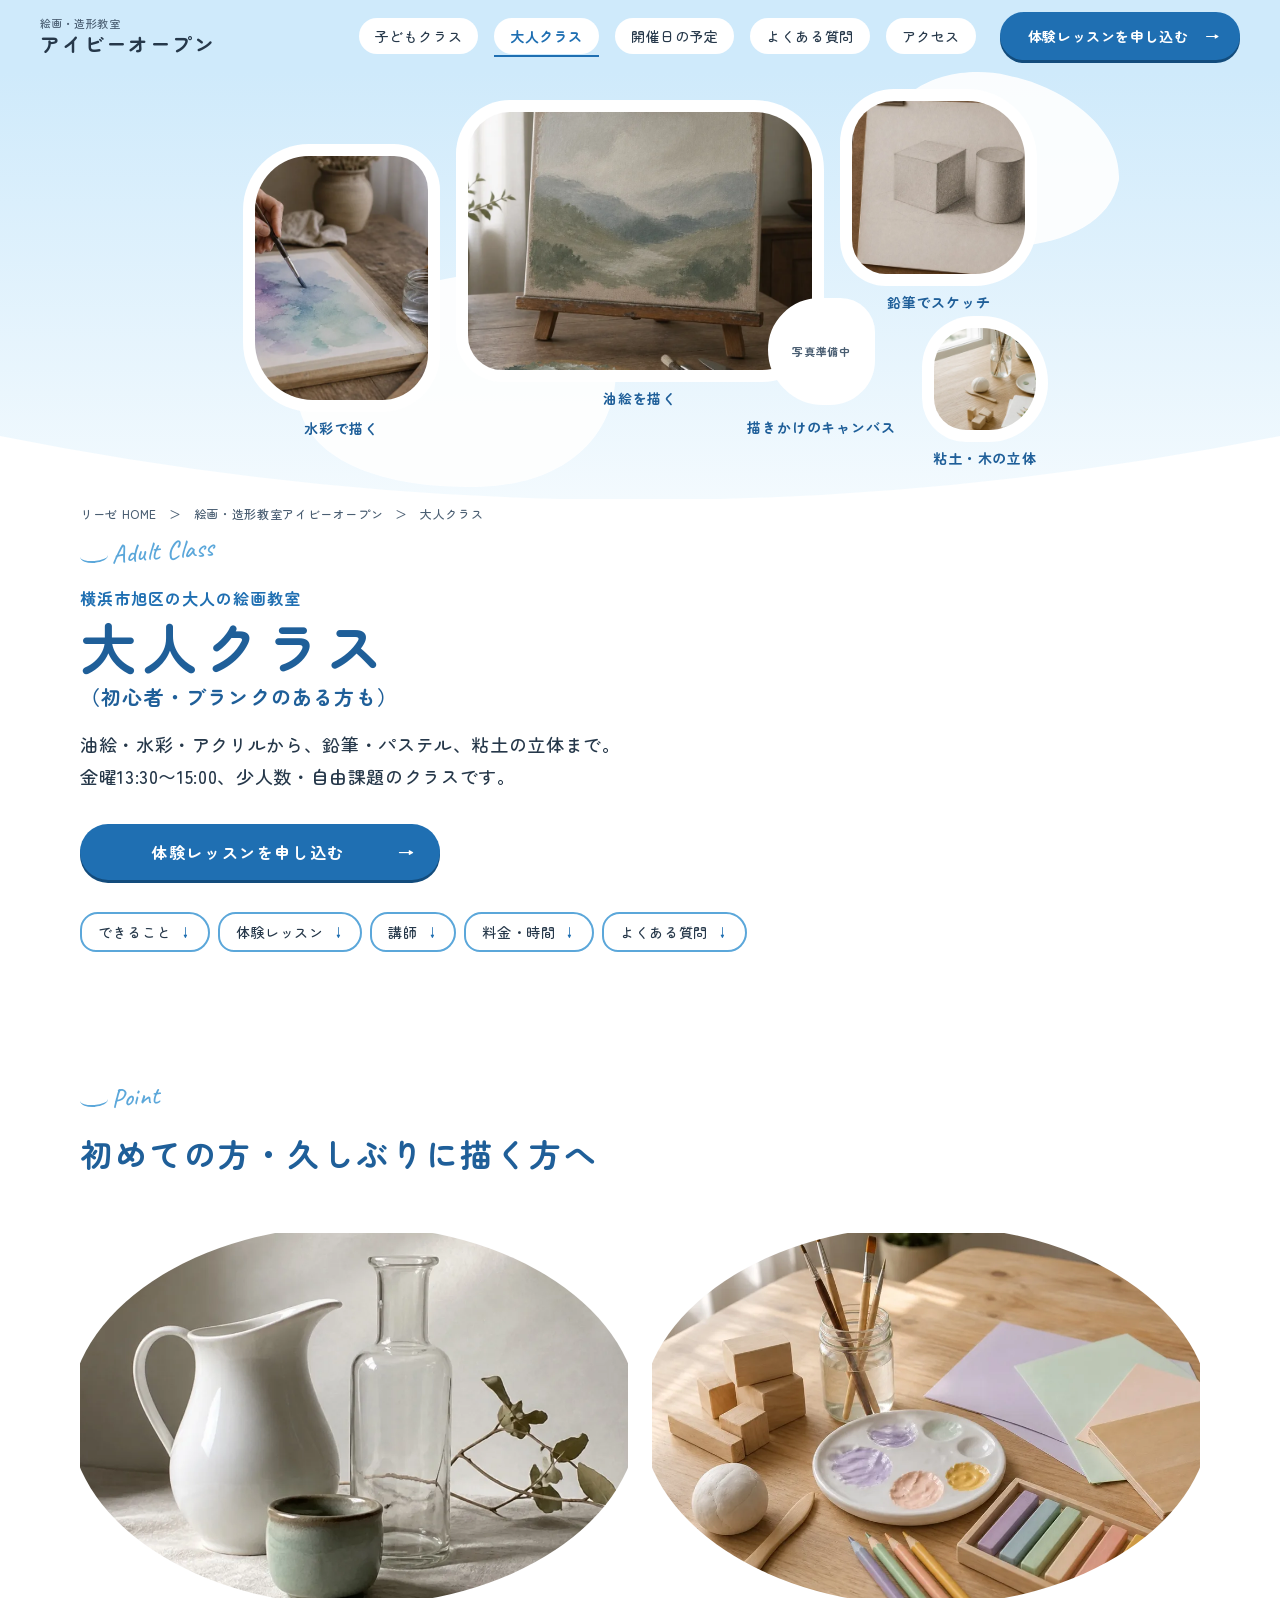
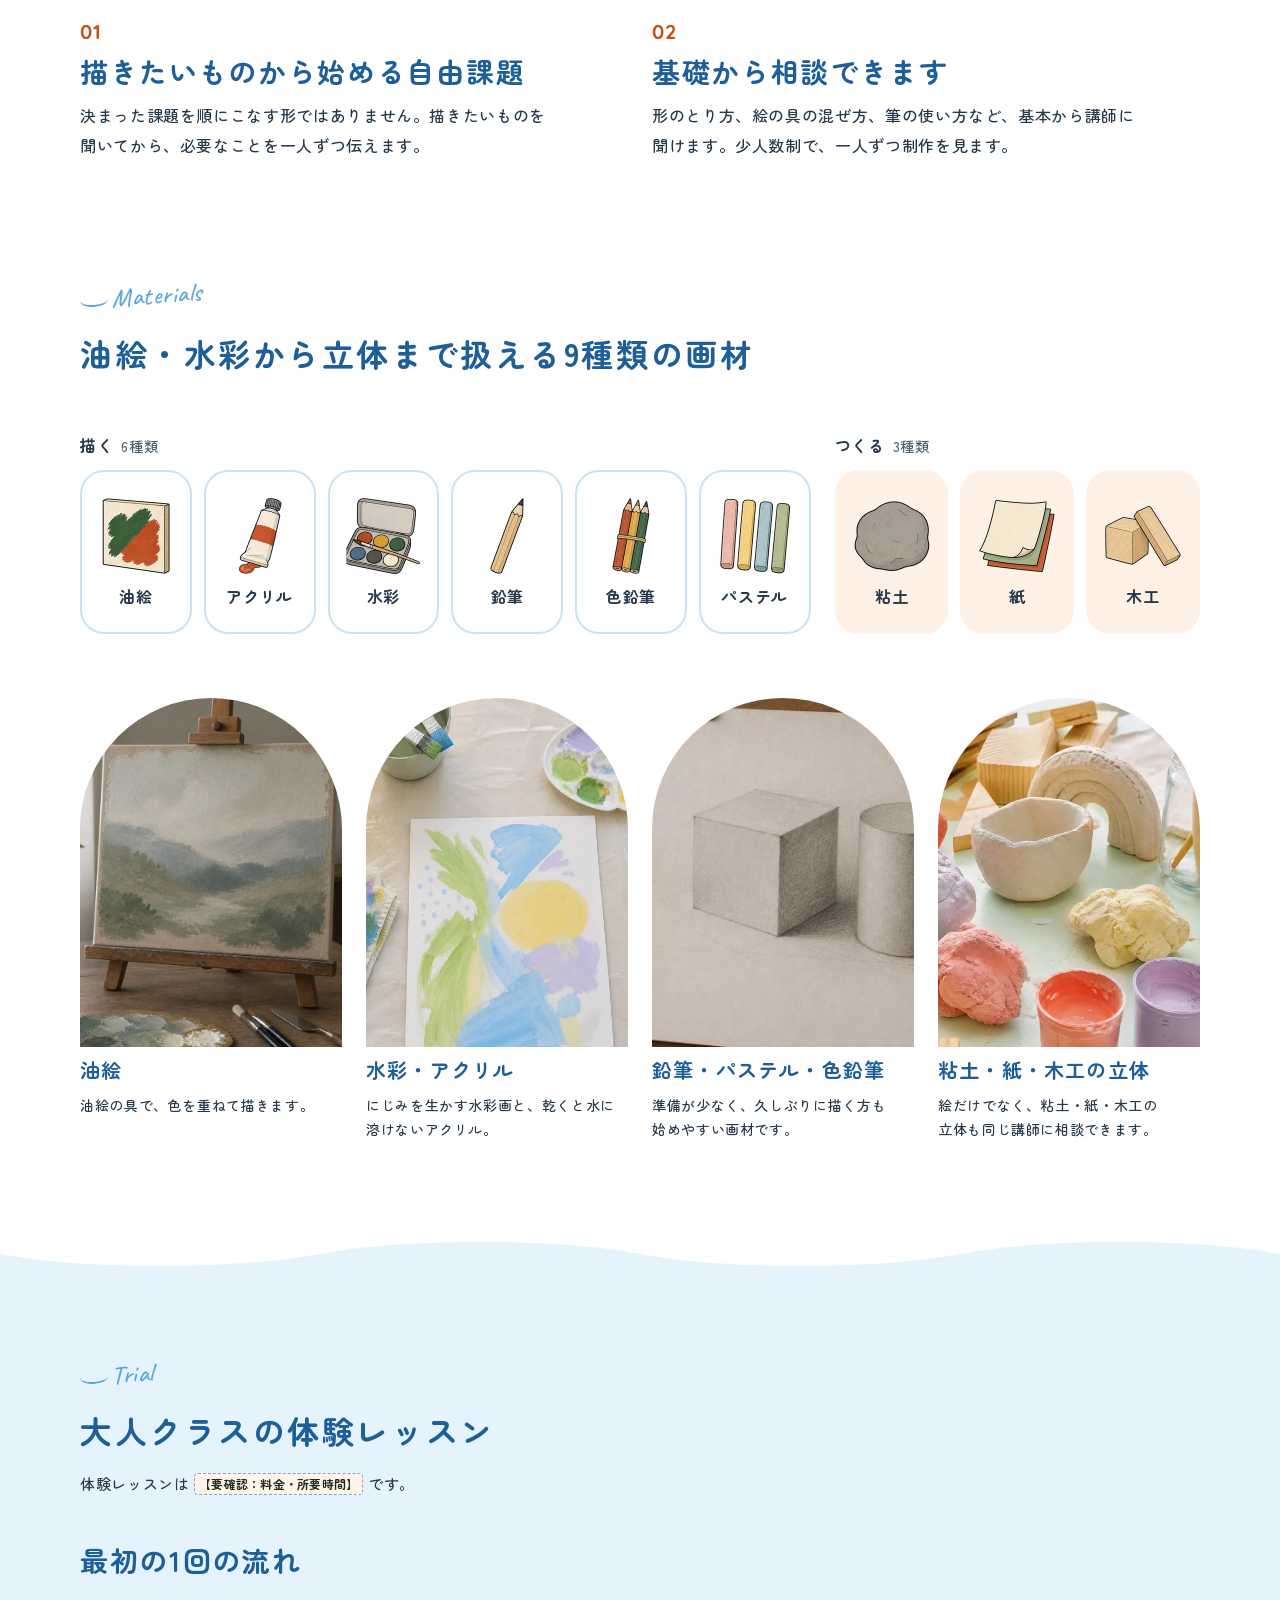
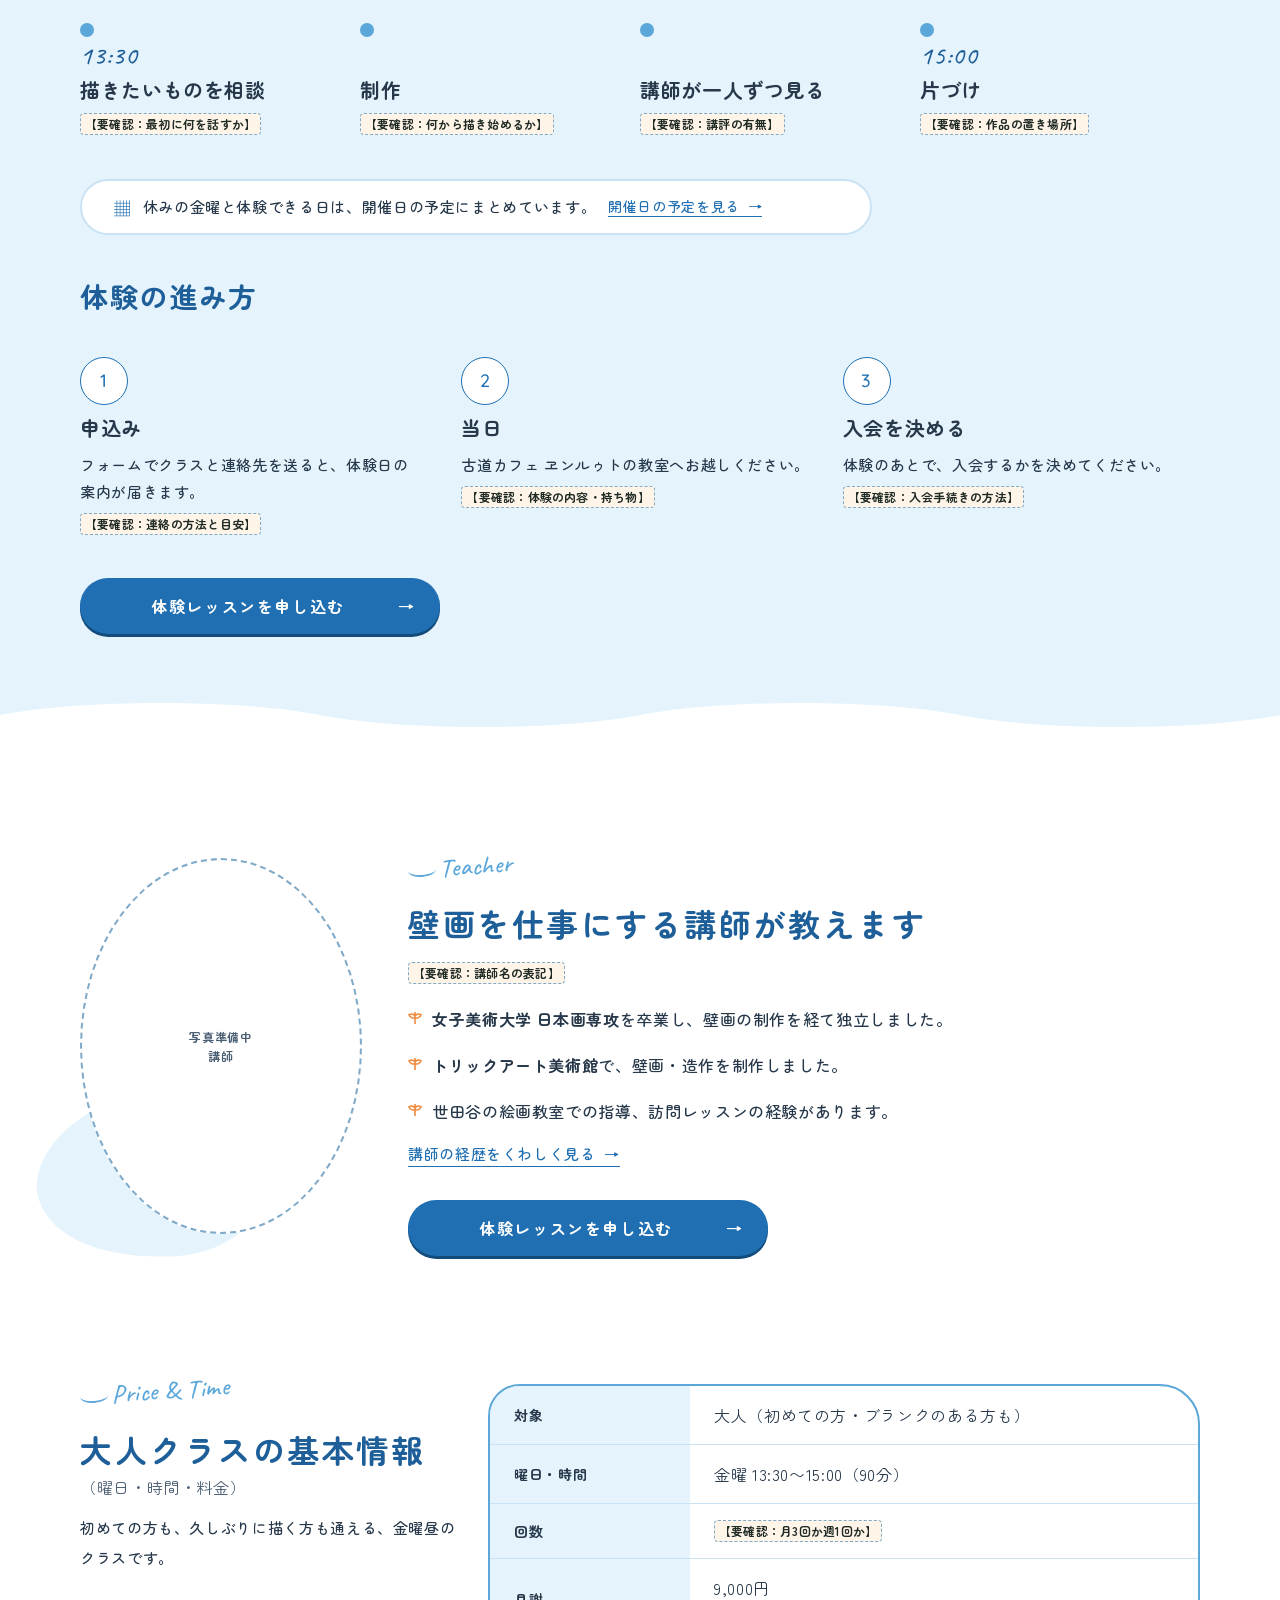
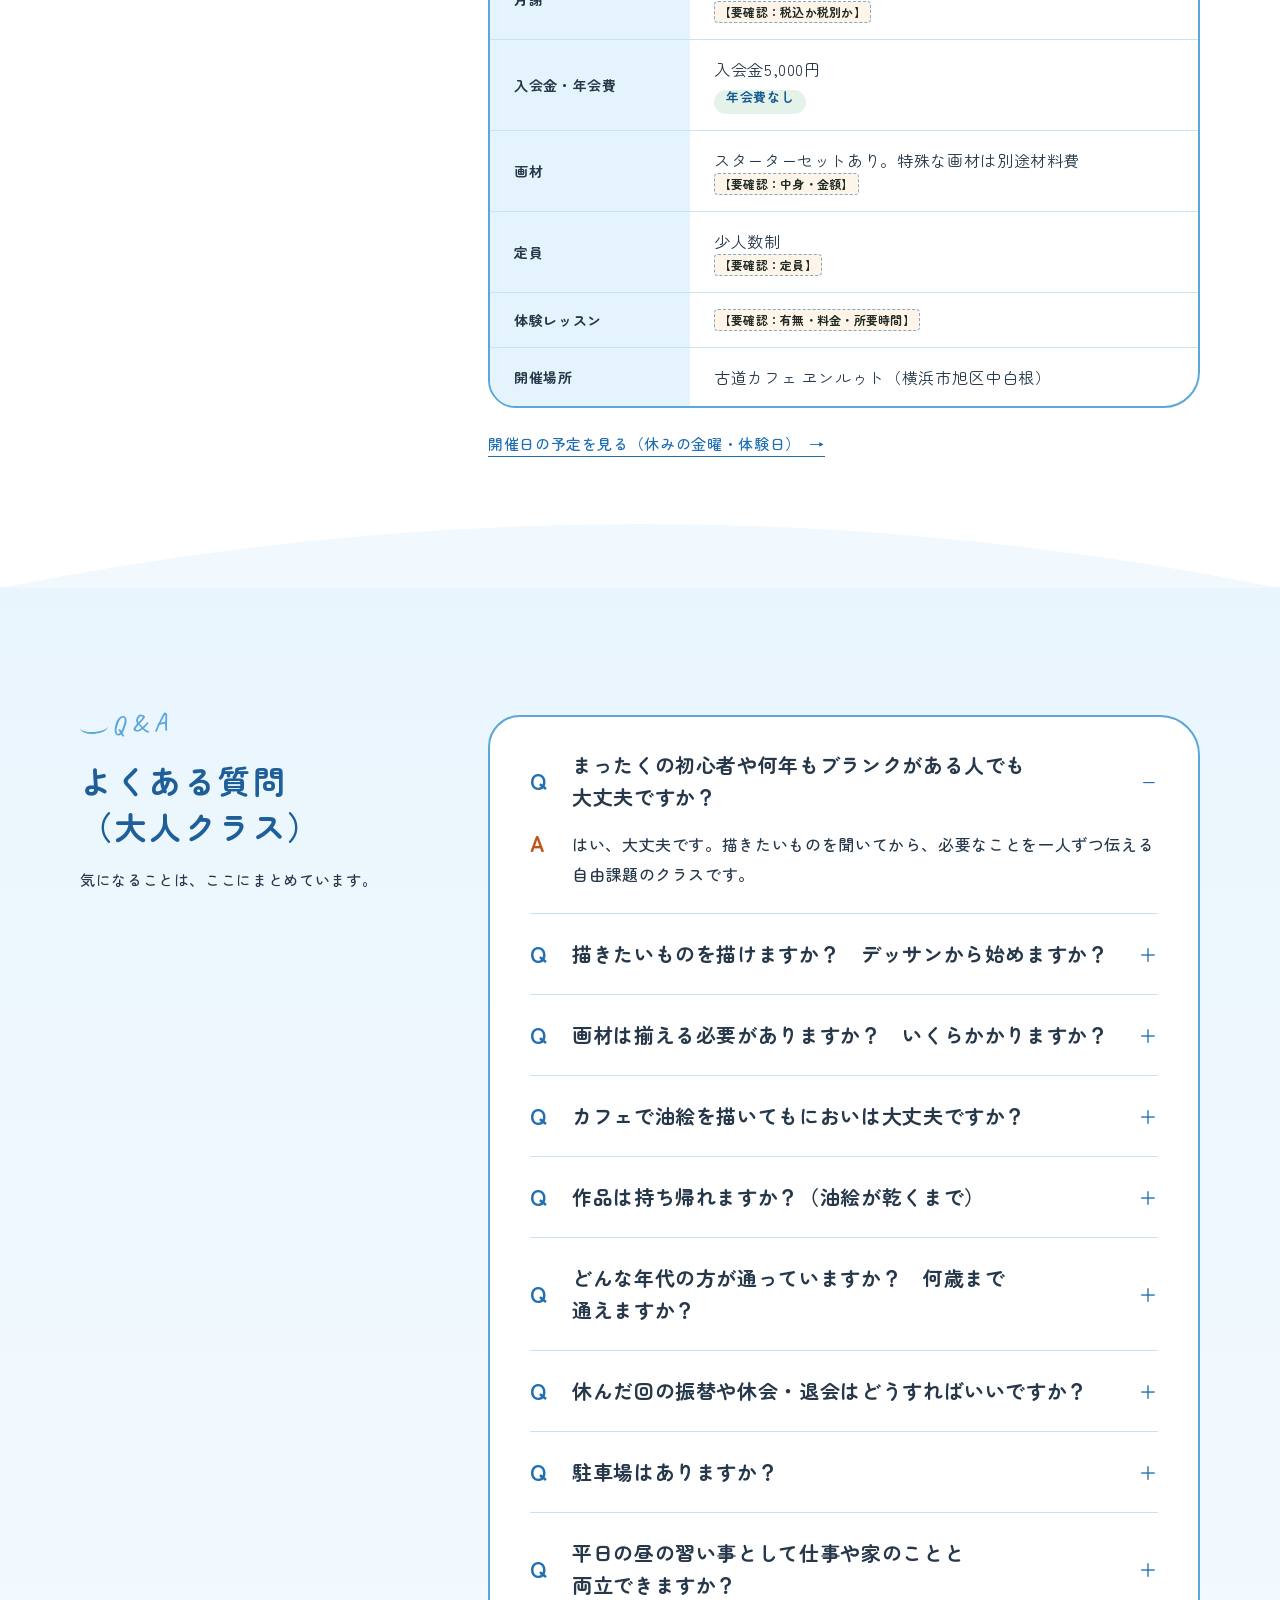
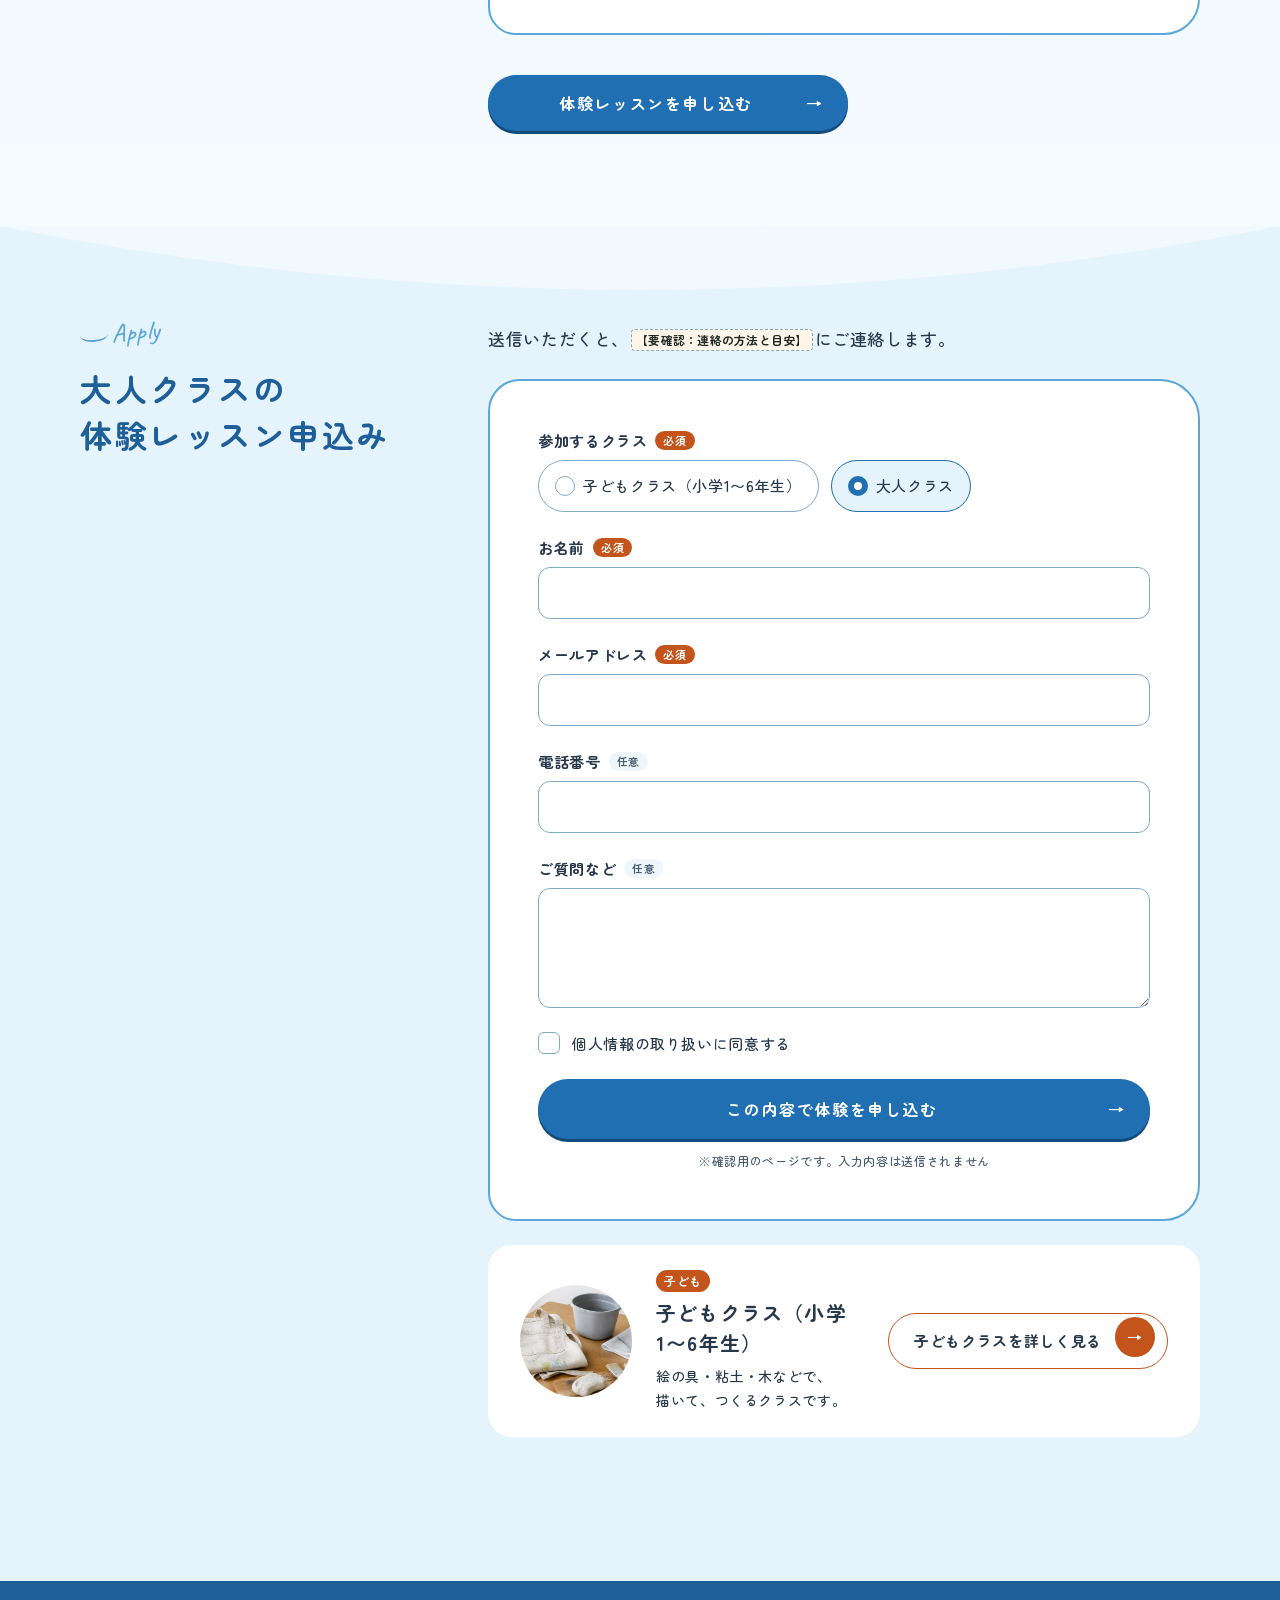
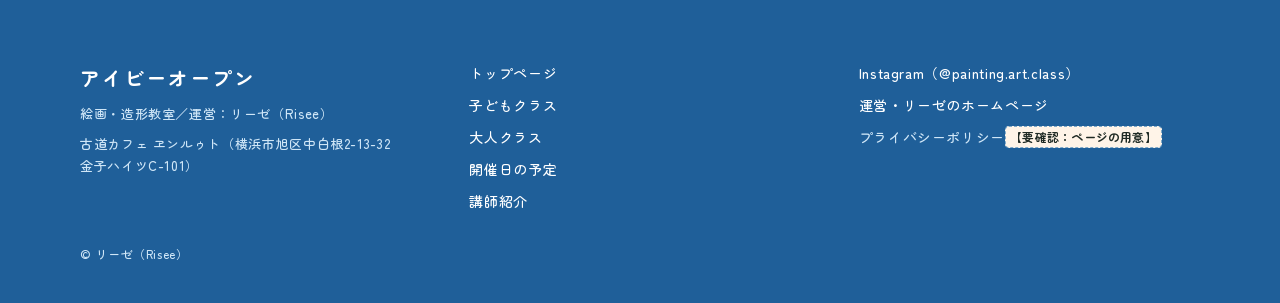
==== commit fec0395d: "TOPと大人ページを大人寄りに、子どもページを思いきり子どもっぽく作り替える - TOP：子ども向けのイラストを外し、空色のグラデーション・雲の形の写真・手描きの線・筆記体の英字・吹き出しで組み直す " ====
--- a/adult/index.html
+++ b/adult/index.html
@@ -9,8 +9,10 @@
 <link rel="icon" href="data:,">
 <link rel="preconnect" href="https://fonts.googleapis.com">
 <link rel="preconnect" href="https://fonts.gstatic.com" crossorigin>
-<link href="https://fonts.googleapis.com/css2?family=Jost:wght@400;500&family=Shippori+Mincho:wght@600;700&family=Zen+Kaku+Gothic+New:wght@400;500;700&display=swap" rel="stylesheet">
+<link href="https://fonts.googleapis.com/css2?family=Caveat:wght@500;600&family=Quicksand:wght@500;700&family=Zen+Maru+Gothic:wght@500;700;900&display=swap" rel="stylesheet">
 <link rel="stylesheet" href="../assets/css/style.css?v=4">
+<link rel="stylesheet" href="../assets/css/pop.css?v=2">
+<link rel="stylesheet" href="../assets/css/adult.css">
 <script>
 (function(d){if(window.matchMedia&&matchMedia('(prefers-reduced-motion: reduce)').matches)return;d.classList.add('js-motion');try{if(sessionStorage.getItem('ivy-intro'))d.classList.add('intro-done')}catch(e){}setTimeout(function(){if(!window.ivyReady)d.classList.remove('js-motion')},2500)})(document.documentElement);
 </script>
@@ -62,7 +64,7 @@
           <li aria-current="page">大人クラス</li>
         </ol>
       </nav>
-      <p class="label" aria-hidden="true">ADULT CLASS</p>
+      <p class="label" aria-hidden="true">Adult Class</p>
       <h1><span class="intro__1">横浜市旭区の大人の絵画教室</span><span class="vh">｜</span><span class="intro__2">大人クラス</span><span class="intro__3">（初心者・ブランクのある方も）</span></h1>
       <p class="intro__lead">油絵・水彩・アクリルから、鉛筆・パステル、粘土の立体まで。<br class="pc-only">金曜13:30〜15:00、少人数・自由課題のクラスです。</p>
       <p class="pre-cta">まずは体験レッスンから</p>
@@ -82,7 +84,7 @@
   <section class="section point" id="point">
     <div class="wrap">
       <div class="sec-head reveal">
-        <p class="label" aria-hidden="true">POINT</p>
+        <p class="label" aria-hidden="true">Point</p>
         <h2>初めての方・<br class="sp-only">久しぶりに描く方へ</h2>
       </div>
       <div class="cards cards--wide">
@@ -101,7 +103,7 @@
       </div>
       <div class="materials" id="materials">
         <div class="sec-head reveal">
-        <p class="label" aria-hidden="true">MATERIALS</p>
+        <p class="label" aria-hidden="true">Materials</p>
         <h2>油絵・水彩から立体まで<br class="sp-only">扱える9種類の画材</h2>
       </div>
         <div class="mats">
@@ -135,12 +137,12 @@
   </section>
 
   <section class="section band" id="flow">
-    <div class="wave wave--top reveal reveal--wave" aria-hidden="true"><svg viewBox="0 0 2160 48" preserveAspectRatio="none"><path d="M0 24 C90 0 270 0 360 24 S630 48 720 24 S990 0 1080 24 S1350 48 1440 24 S1710 0 1800 24 S2070 48 2160 24 V48 H0 Z" fill="#E4F2EA"/></svg></div>
+    <div class="wave wave--top reveal reveal--wave" aria-hidden="true"><svg viewBox="0 0 2160 48" preserveAspectRatio="none"><path d="M0 24 C90 0 270 0 360 24 S630 48 720 24 S990 0 1080 24 S1350 48 1440 24 S1710 0 1800 24 S2070 48 2160 24 V48 H0 Z" fill="#E4F3FC"/></svg></div>
     <div class="wave wave--bottom reveal reveal--wave" aria-hidden="true"><svg viewBox="0 0 2160 48" preserveAspectRatio="none"><path d="M0 24 C90 0 270 0 360 24 S630 48 720 24 S990 0 1080 24 S1350 48 1440 24 S1710 0 1800 24 S2070 48 2160 24 V48 H0 Z" fill="#FFFFFF"/></svg></div>
     <div class="wrap">
       <div id="trial">
       <div class="sec-head sec-head--tight reveal">
-        <p class="label" aria-hidden="true">TRIAL</p>
+        <p class="label" aria-hidden="true">Trial</p>
         <h2>大人クラスの<br class="sp-only">体験レッスン</h2>
         <p class="lead">体験レッスンは <span class="tbc">【要確認：料金・所要時間】</span> です。</p>
       </div>
@@ -212,7 +214,7 @@
       </div>
       <div class="teacher__body">
         <div class="sec-head sec-head--flush reveal">
-        <p class="label" aria-hidden="true">TEACHER</p>
+        <p class="label" aria-hidden="true">Teacher</p>
         <h2>壁画を仕事にする<br class="sp-only">講師が教えます</h2>
       </div>
         <span class="tbc">【要確認：講師名の表記】</span>
@@ -230,7 +232,7 @@
   <section class="section summary summary--sp-pad" id="summary">
     <div class="wrap split">
       <div class="sec-head reveal">
-        <p class="label" aria-hidden="true">PRICE &amp; TIME</p>
+        <p class="label" aria-hidden="true">Price &amp; Time</p>
         <h2><span>大人クラスの基本情報</span><span class="h2__sub">（曜日・時間・料金）</span></h2>
         <p class="lead">初めての方も、久しぶりに描く方も通える、金曜昼のクラスです。</p>
       </div>
@@ -254,10 +256,10 @@
   </section>
 
   <section class="section soft" id="faq">
-    <svg class="arc arc--up" viewBox="0 0 1440 64" preserveAspectRatio="none" aria-hidden="true"><path d="M0 64 Q720 -64 1440 64 Z" fill="#F5F7F3"/></svg>
+    <svg class="arc arc--up" viewBox="0 0 1440 64" preserveAspectRatio="none" aria-hidden="true"><path d="M0 64 Q720 -64 1440 64 Z" fill="#F2F9FE"/></svg>
     <div class="wrap split">
       <div class="sec-head reveal">
-        <p class="label" aria-hidden="true">FAQ</p>
+        <p class="label" aria-hidden="true">Q &amp; A</p>
         <h2>よくある質問<br class="sp-only">（大人クラス）</h2>
         <p class="lead">気になることは、ここにまとめています。</p>
       </div>
@@ -306,10 +308,10 @@
   </section>
 
   <section class="section apply" id="apply">
-    <svg class="arc arc--dip" viewBox="0 0 1440 64" preserveAspectRatio="none" aria-hidden="true"><path d="M0 0 H1440 Q720 128 0 0 Z" fill="#F5F7F3"/></svg>
+    <svg class="arc arc--dip" viewBox="0 0 1440 64" preserveAspectRatio="none" aria-hidden="true"><path d="M0 0 H1440 Q720 128 0 0 Z" fill="#F2F9FE"/></svg>
     <div class="wrap split">
       <div class="sec-head reveal">
-        <p class="label" aria-hidden="true">APPLY</p>
+        <p class="label" aria-hidden="true">Apply</p>
         <h2>大人クラスの<br class="sp-only">体験レッスン申込み</h2>
       </div>
       <div>
--- a/assets/css/pop.css
+++ b/assets/css/pop.css
@@ -0,0 +1,278 @@
+/* ポップ版：空色の地・雲・手描きのイラスト。メイン＝青、アクセント＝オレンジ */
+:root {
+  --color-main: #1F6FB2;
+  --color-main-dark: #175A92;
+  --color-ink: #26384A;
+  --color-text-sub: #4A5E72;
+  --color-line: #C9E3F4;
+  --color-line-strong: #7FA9C8;
+  --color-deep: #1F5F99;
+  --color-deep-sub: #CFE6F7;
+  --color-photo-pending: #EEF6FC;
+  --color-accent: #C2541C;
+  --color-tbc-bg: #FFF4E8;
+  --color-kids: #C2541C;
+  --color-adult: #1F6FB2;
+  --theme: #1F6FB2;
+  --theme-pale: #E4F3FC;
+  --theme-soft: #F2F9FE;
+  --sky: #E4F3FC;
+  --sky-fv: #D4EDFB;
+  --orange: #F08A3C;
+  --font-head: "Zen Maru Gothic", "Hiragino Maru Gothic ProN", sans-serif;
+  --font-body: "Zen Maru Gothic", "Hiragino Maru Gothic ProN", sans-serif;
+  --font-en: "Quicksand", "Zen Maru Gothic", sans-serif;
+}
+body { background: #fff; font-weight: 500; }
+
+/* 見出し：青・丸ゴシック */
+h2, .h3-sec, .card h3, .tile h3 { color: var(--color-deep); font-weight: 700; }
+.label { color: var(--color-accent); font-weight: 700; font-size: 14px; letter-spacing: .12em; }
+.label::before { width: 16px; height: 16px; border-radius: 50%; background: var(--orange); }
+
+/* セクションの地：空色と白を交互に */
+body:not([data-theme]) :is(#materials, #teacher, #gallery, #faq) { background: var(--sky); }
+body:not([data-theme]) :is(#classes, #features, #schedule, #trial, #apply) { background: #fff; }
+.band { background: #fff; padding-top: var(--s96); padding-bottom: var(--s96); }
+.soft { padding-bottom: var(--s96); }
+.apply { padding-top: var(--s96); }
+body:not([data-theme]) :is(#materials, #teacher, #gallery, #faq) { padding-top: var(--s96); }
+.cedge { position: absolute; left: 0; top: -1px; width: 100%; height: 40px; pointer-events: none; z-index: 1; }
+.section > .wrap { position: relative; z-index: 2; }
+
+/* 手描きのイラストの飾り */
+.dc { position: absolute; z-index: 1; height: auto; pointer-events: none; }
+.dc.pc { display: none; }
+@media (min-width: 1024px) { .dc.pc { display: block; } .dc.sp { display: none; } }
+
+/* FV：参考どおり、中央の大きな雲の写真に、コピーが上から重なる。地は単色 */
+.header, .crumb-bar { background: var(--sky-fv); }
+.pfv { position: relative; overflow: hidden; padding: var(--s16) var(--page-x) var(--s56); background: var(--sky-fv); }
+.pfv__stage { position: relative; max-width: 1200px; margin-inline: auto; }
+.pfv__catch { position: relative; z-index: 3; text-align: center; }
+.pfv .hero__pre { display: block; color: var(--color-deep); font-family: var(--font-head); font-weight: 700; font-size: 22px; line-height: 32px; letter-spacing: .1em; }
+.pfv .hero__main { display: block; margin-top: var(--s8); }
+.pfv__bubble { display: inline-block; padding: var(--s8) var(--s32) var(--s12); border-radius: 48px; background: #fff; color: var(--color-deep); font-family: var(--font-head); font-weight: 700; font-size: 36px; line-height: 48px; letter-spacing: .08em; box-shadow: 0 0 0 4px #fff; }
+.pfv__tags { display: none; }
+.pfv__photo { position: relative; z-index: 2; width: 100%; max-width: 360px; margin: calc(var(--s24) * -1) auto 0; }
+.pfv__photo img { display: block; width: 100%; height: auto; }
+.pfv__text { position: relative; z-index: 3; margin-top: var(--s16); text-align: center; }
+.pfv h1 { color: var(--color-ink); font-weight: 700; font-size: 14px; line-height: 24px; }
+.pfv .hero__lead { margin-top: var(--s8); font-size: 15px; line-height: 28px; }
+.pfv .pre-cta { margin-top: var(--s16); color: var(--color-accent); font-weight: 700; font-size: 14px; line-height: 24px; }
+.pfv .cta { margin: var(--s8) auto 0; }
+@media (min-width: 1024px) {
+  .header .nav__list a { padding: var(--s8) var(--s16); border-radius: 999px; background: #fff; }
+  .pfv { padding: var(--s24) var(--s40) var(--s80); }
+  .pfv__stage { height: 640px; }
+  .pfv__catch { display: flex; align-items: center; justify-content: center; gap: var(--s16); }
+  .pfv .hero__pre { font-size: 36px; line-height: 48px; }
+  .pfv .hero__main { margin-top: 0; }
+  .pfv__bubble { padding: var(--s12) var(--s40) var(--s16); border-radius: 64px; font-size: 56px; line-height: 72px; }
+  .pfv__tags { display: block; position: absolute; inset: 0; z-index: 1; width: 100%; height: 640px; overflow: visible; }
+  .pfv__tags text { fill: var(--color-main); font-family: var(--font-body); font-weight: 700; font-size: 18px; letter-spacing: .04em; word-spacing: 8px; }
+  .pfv__photo { max-width: 800px; margin-top: calc(var(--s40) * -1); }
+  .pfv__text { margin-top: 0; }
+  .pfv h1 { font-size: 16px; }
+  .pfv .hero__lead { font-size: 16px; line-height: 32px; }
+  .pfv .pre-cta { margin-top: var(--s24); }
+  .pfv .cta { width: 360px; }
+}
+
+/* ボタン */
+.cta { background: var(--color-main); box-shadow: 0 4px 0 #134C7C; }
+.cta:hover { background: var(--color-main-dark); }
+
+/* クラス：雲の写真 */
+.panel__img.pop-cloud { aspect-ratio: auto; background: none; }
+.pop-cloud img { display: block; width: 100%; height: auto; }
+.panel__body { border-radius: 0 0 32px 32px; }
+.panel--kids  { --pale: #FFF1E6; }
+.panel--adult { --pale: var(--sky); }
+.choice--kids  { --hover: #FFF1E6; }
+.choice--adult { --hover: var(--sky); }
+
+/* カード類：白・太めの空色の線・丸い角 */
+.mat, .panel-white, .form, .mapbox { border: 2px solid var(--color-line); border-radius: 24px; }
+.mats__set--make .mat { background: #FFF1E6; }
+.mats--boxed { background: #fff; }
+.card .ph, .card img { border-radius: 32px; }
+.card__no { color: var(--color-accent); font-weight: 700; }
+.ph { background: #fff; }
+.ph--empty { background: #fff; border: 2px dashed var(--color-line-strong); }
+.table th { background: var(--sky); }
+.tag--solid, .tagc { background: var(--sky); color: var(--color-deep); }
+.req { background: var(--color-accent); }
+.timeline__dot, .career li::before { background: var(--orange); }
+.timeline__time { color: var(--color-deep); }
+.step__no, .steps__no { border-color: var(--color-main); color: var(--color-main); }
+.dayline { border: 2px solid var(--color-line); }
+.faq__q { color: var(--color-main); }
+.faq__a { color: var(--color-accent); }
+
+/* ループの写真：角を丸く */
+.loop { padding-block: var(--s24); background: #fff; }
+.loop__track li { border-radius: 32px; }
+.loop__track li:nth-child(3n+2) { border-radius: 50%; }
+
+/* ギャラリー（Instagramの写真） */
+.pop-ig { display: grid; grid-template-columns: repeat(3, minmax(0, 1fr)); gap: var(--s8); margin-top: var(--s24); }
+.pop-ig li { overflow: hidden; border: 4px solid #fff; border-radius: 24px; }
+.pop-ig img { display: block; width: 100%; height: auto; }
+@media (min-width: 768px) { .pop-ig { gap: var(--s24); margin-top: var(--s40); } .pop-ig li { border-width: 8px; border-radius: 40px; } }
+
+/* フッター */
+.footer { background: var(--color-deep); }
+
+/* =====================================================================
+   大人寄りの調整（v2）
+   空色のグラデーション・雲・雲の形の実写真・手描きの細い線・筆記体の英字ラベル・吹き出し
+   ===================================================================== */
+:root {
+  --font-script: "Caveat", "Quicksand", cursive;
+  --sky-top: #CFEAFB;
+  --sky-btm: #F3FAFE;
+  --line-hand: #5BA7DA;
+  --h2: 26px;
+}
+@media (min-width: 1024px) { :root { --h2: 32px; } }
+body { font-weight: 500; letter-spacing: .04em; }
+
+/* 英字ラベル：筆記体＋小さな手描きの曲線 */
+.label { gap: var(--s4); color: var(--line-hand); font-family: var(--font-script); font-weight: 500; font-size: 26px; line-height: 1; letter-spacing: .02em; text-transform: none; transform: rotate(-4deg); transform-origin: left center; }
+.label::before { width: 28px; height: 14px; border-radius: 0; background: none; border-bottom: 2px solid currentColor; border-radius: 0 0 50% 50%; -webkit-mask: none; mask: none; }
+.sec-head h2, .h2 { font-weight: 700; letter-spacing: .08em; }
+.lead { font-size: 15px; line-height: 30px; }
+
+/* 地：空色のグラデーションと白を交互に */
+.header, .crumb-bar { background: var(--sky-top); }
+.pfv, .msg { background: linear-gradient(180deg, var(--sky-top) 0%, #E2F2FC 55%, var(--sky-btm) 100%); }
+.msg { background: linear-gradient(180deg, var(--sky-btm) 0%, #fff 100%); }
+body:not([data-theme]) :is(#materials, #teacher, #gallery, #faq) { background: linear-gradient(180deg, #E9F5FD 0%, #F5FBFF 100%); }
+
+/* 白い雲 */
+.sky-cloud { position: absolute; z-index: 1; height: auto; pointer-events: none; }
+.sky-cloud--1 { left: -24px; top: 120px; width: 120px; }
+.sky-cloud--2 { right: -20px; top: 40px; width: 150px; opacity: .9; }
+.sky-cloud--3 { right: 8%; bottom: 40px; width: 90px; }
+.sky-cloud--4 { left: 4%; top: 40px; width: 110px; }
+.sky-cloud--5 { right: 6%; bottom: 80px; width: 140px; }
+@media (max-width: 1023px) { .sky-cloud--1 { width: 72px; top: 260px; } .sky-cloud--2 { width: 90px; } .sky-cloud--3, .sky-cloud--5 { width: 70px; } .sky-cloud--4 { width: 64px; top: 8px; } }
+
+/* FV：雲の写真を中心に、小さな雲の写真を4つ。細い手描きの線と筆記体 */
+.pfv { padding-bottom: var(--s64); }
+.pfv__script { position: relative; z-index: 3; margin-bottom: var(--s4); color: var(--line-hand); font-family: var(--font-script); font-size: 26px; line-height: 1; text-align: center; transform: rotate(-3deg); }
+.pfv .hero__pre { color: var(--color-deep); font-size: 18px; letter-spacing: .14em; }
+.pfv__bubble { font-size: 30px; line-height: 44px; letter-spacing: .14em; box-shadow: none; border: 2px solid var(--line-hand); border-radius: 40px 56px 44px 52px; }
+.pfv__photo { max-width: 100%; margin-top: calc(var(--s16) * -1); }
+.pfv__s { position: absolute; z-index: 2; margin: 0; }
+.pfv__s img { display: block; width: 100%; height: auto; }
+.pfv__s1 { left: -8px; top: 300px; width: 104px; }
+.pfv__s2 { right: -8px; top: 300px; width: 96px; }
+.pfv__s3, .pfv__s4 { display: none; }
+.pfv__line { display: none; }
+.pfv h1 { color: var(--color-deep); }
+.pfv .hero__lead { color: var(--color-ink); }
+.pfv .pre-cta { color: var(--color-deep); }
+@media (min-width: 1024px) {
+  .pfv { padding-bottom: var(--s96); }
+  .pfv__stage { height: 700px; }
+  .pfv__script { position: absolute; left: 50%; top: 0; margin: 0; font-size: 34px; transform: translateX(-50%) rotate(-3deg); }
+  .pfv__catch { padding-top: var(--s40); }
+  .pfv .hero__pre { font-size: 28px; line-height: 40px; }
+  .pfv__bubble { padding: var(--s8) var(--s40) var(--s12); font-size: 44px; line-height: 64px; }
+  .pfv__photo { width: 760px; max-width: none; margin: calc(var(--s24) * -1) auto 0; }
+  .pfv__tags { top: 40px; }
+  .pfv__tags text { fill: var(--color-deep); font-weight: 500; font-size: 16px; }
+  .pfv__line { display: block; position: absolute; inset: 0; z-index: 1; width: 100%; height: 100%; overflow: visible; }
+  .pfv__line path, .msg__line path, .scene__line path { fill: none; stroke: var(--line-hand); stroke-width: 2; stroke-linecap: round; vector-effect: non-scaling-stroke; }
+  .pfv__s3, .pfv__s4 { display: block; }
+  .pfv__s1 { left: 0; top: 120px; width: 220px; }
+  .pfv__s2 { left: 24px; top: 470px; width: 200px; }
+  .pfv__s3 { right: 0; top: 110px; width: 210px; }
+  .pfv__s4 { right: 30px; top: 400px; width: 190px; }
+  .pfv__text { margin-top: var(--s16); }
+}
+
+/* 吹き出し：手描き風のゆがんだ角丸と細い線 */
+.msg { padding-top: var(--s64); padding-bottom: var(--s80); }
+.msg__wrap { position: relative; display: grid; gap: var(--s32); }
+.bubble { position: relative; z-index: 2; padding: var(--s24) var(--s24); border: 2px solid var(--line-hand); border-radius: 36px 48px 40px 30px; background: #fff; }
+.bubble p { font-size: 15px; line-height: 30px; letter-spacing: .06em; }
+.bubble__tail { position: absolute; left: 48px; bottom: -28px; width: 40px; height: 32px; overflow: visible; }
+.bubble__tail path { fill: #fff; stroke: var(--line-hand); stroke-width: 2; stroke-linejoin: round; }
+.bubble--r .bubble__tail { left: auto; right: 56px; transform: scaleX(-1); }
+.msg__photo { position: relative; z-index: 2; margin: 0; width: 72%; }
+.msg__photo img { display: block; width: 100%; height: auto; }
+.msg__photo--2 { justify-self: end; width: 60%; margin-top: calc(var(--s48) * -1); }
+.msg__line { display: none; }
+@media (min-width: 1024px) {
+  .msg { padding-top: var(--s96); padding-bottom: var(--s120, 120px); }
+  .msg__wrap { display: block; height: 600px; }
+  .bubble { position: absolute; padding: var(--s40) var(--s48); }
+  .bubble p { font-size: 16px; line-height: 34px; }
+  .bubble--l { left: 0; top: 0; width: 600px; }
+  .bubble--r { right: 0; top: 230px; width: 640px; }
+  .msg__photo { position: absolute; }
+  .msg__photo--1 { right: 60px; top: -20px; width: 300px; }
+  .msg__photo--2 { left: 30px; top: 330px; width: 300px; margin: 0; }
+  .msg__line { display: block; position: absolute; inset: 0; z-index: 1; width: 100%; height: 100%; overflow: visible; }
+}
+
+/* クラス */
+.panel__en { font-family: var(--font-script); font-size: 22px; letter-spacing: .02em; text-transform: none; }
+
+/* 特徴03の雲の写真 */
+.ph--cloud { background: none; overflow: visible; }
+.ph--cloud img { display: block; width: 100%; height: auto; }
+.card .ph--cloud img { border-radius: 0; }
+
+/* 講師：写真の枠も雲に寄せる */
+.ph--cloudempty { display: grid; place-items: center; aspect-ratio: 3 / 4; border: 2px dashed var(--line-hand); border-radius: 46% 54% 50% 50% / 44% 46% 54% 56%; background: #fff; color: var(--color-text-sub); font-size: 13px; line-height: 22px; text-align: center; }
+
+/* 講師の作品ギャラリー */
+.works { margin-top: var(--s40); }
+.works__script { color: var(--line-hand); font-family: var(--font-script); font-size: 28px; line-height: 1; transform: rotate(-4deg); transform-origin: left center; }
+.works .h3-sec { margin-top: var(--s4); }
+.works__list { display: grid; grid-template-columns: repeat(2, minmax(0, 1fr)); gap: var(--s16) var(--s12); margin-top: var(--s16); }
+.works__item figure { margin: 0; }
+.works__item img { display: block; width: 100%; aspect-ratio: 4 / 3; object-fit: cover; border: 4px solid #fff; border-radius: 24px 32px 28px 20px; }
+.works__item:nth-child(even) img { border-radius: 32px 20px 24px 30px; }
+.works__item figcaption { margin-top: var(--s8); color: var(--color-ink); font-size: 13px; line-height: 20px; }
+.works__item figcaption span { display: block; color: var(--color-text-sub); font-size: 12px; }
+.works__note { margin-top: var(--s16); color: var(--color-text-sub); font-size: 12px; line-height: 20px; }
+@media (min-width: 1024px) {
+  .works__list { grid-template-columns: repeat(5, minmax(0, 1fr)); gap: var(--s24) var(--s16); }
+  .works__item:nth-child(5n+2), .works__item:nth-child(5n+4) { transform: translateY(24px); }
+  .teacher .works { grid-column: 1 / -1; }
+}
+
+/* 教室の様子：雲の写真を線でつなぐ */
+.scene { position: relative; margin-top: var(--s24); }
+.scene__line { display: none; }
+.scene__list { display: grid; grid-template-columns: repeat(2, minmax(0, 1fr)); gap: var(--s8); }
+.scene__item img { display: block; width: 100%; height: auto; }
+.scene__item--1 { grid-column: 1 / -1; width: 80%; justify-self: center; }
+@media (min-width: 1024px) {
+  .scene { height: 760px; margin-top: var(--s40); }
+  .scene__line { display: block; position: absolute; inset: 0; z-index: 1; width: 100%; height: 100%; overflow: visible; }
+  .scene__list { display: block; }
+  .scene__item { position: absolute; z-index: 2; }
+  .scene__item--1 { left: 0; top: 40px; width: 360px; }
+  .scene__item--2 { left: 400px; top: 120px; width: 300px; }
+  .scene__item--3 { right: 0; top: 0; width: 340px; }
+  .scene__item--4 { right: 120px; top: 360px; width: 320px; }
+  .scene__item--5 { left: 160px; top: 420px; width: 330px; }
+}
+
+/* ボタン：影を薄く、角丸を少し控えめに */
+.cta { box-shadow: 0 3px 0 #134C7C; letter-spacing: .1em; }
+.teacher > .wrap + .wrap { position: relative; z-index: 2; }
+.works { padding-top: var(--s24); }
+@media (min-width: 1024px) { .works { margin-top: var(--s64); } }
+@media (min-width:1024px){ .works__note{margin-top:var(--s48);} .teacher__photo{width:300px;} }
+@media (min-width:1024px){ .scene{height:660px;} }
+@media (max-width: 1023px) {
+  .pfv__s1 { top: 236px; width: 84px; }
+  .pfv__s2 { top: 244px; width: 80px; }
+}
--- a/assets/css/adult.css
+++ b/assets/css/adult.css
@@ -0,0 +1,17 @@
+/* 大人ページ：TOP と同じ空色のトーン。写真は手描き風の角丸と白い縁 */
+[data-theme="adult"] { --theme: var(--color-main); --theme-pale: #E4F3FC; --theme-soft: #F2F9FE; }
+[data-theme="adult"] .gallery { background: linear-gradient(180deg, var(--sky-top) 0%, var(--sky-btm) 100%); }
+[data-theme="adult"] .gallery .blob { fill: #fff; opacity: .9; }
+[data-theme="adult"] .gallery .ph { border: 6px solid #fff; border-radius: 48px 64px 56px 40px; }
+[data-theme="adult"] .gallery .g2 .ph, [data-theme="adult"] .gallery .g4 .ph { border-radius: 60px 40px 52px 64px; }
+[data-theme="adult"] .gallery figcaption { color: var(--color-deep); font-weight: 700; }
+[data-theme="adult"] .intro h1 { color: var(--color-deep); }
+[data-theme="adult"] .intro__2 { letter-spacing: .1em; }
+[data-theme="adult"] .chip { border: 2px solid var(--line-hand); border-radius: 22px 26px 24px 20px; background: #fff; }
+[data-theme="adult"] .band { background: #E4F3FC; }
+[data-theme="adult"] .card .blob, [data-theme="adult"] .teacher .blob { fill: #E4F3FC; }
+[data-theme="adult"] .panel-white, [data-theme="adult"] .form { border: 2px solid var(--line-hand); border-radius: 32px 40px 36px 28px; }
+[data-theme="adult"] .timeline__dot { background: var(--line-hand); }
+[data-theme="adult"] .timeline__time { color: var(--color-deep); font-family: var(--font-script); font-size: 26px; }
+[data-theme="adult"] #faq { background: linear-gradient(180deg, #E9F5FD 0%, #F5FBFF 100%); }
+[data-theme="adult"] .cedge { display: none; }
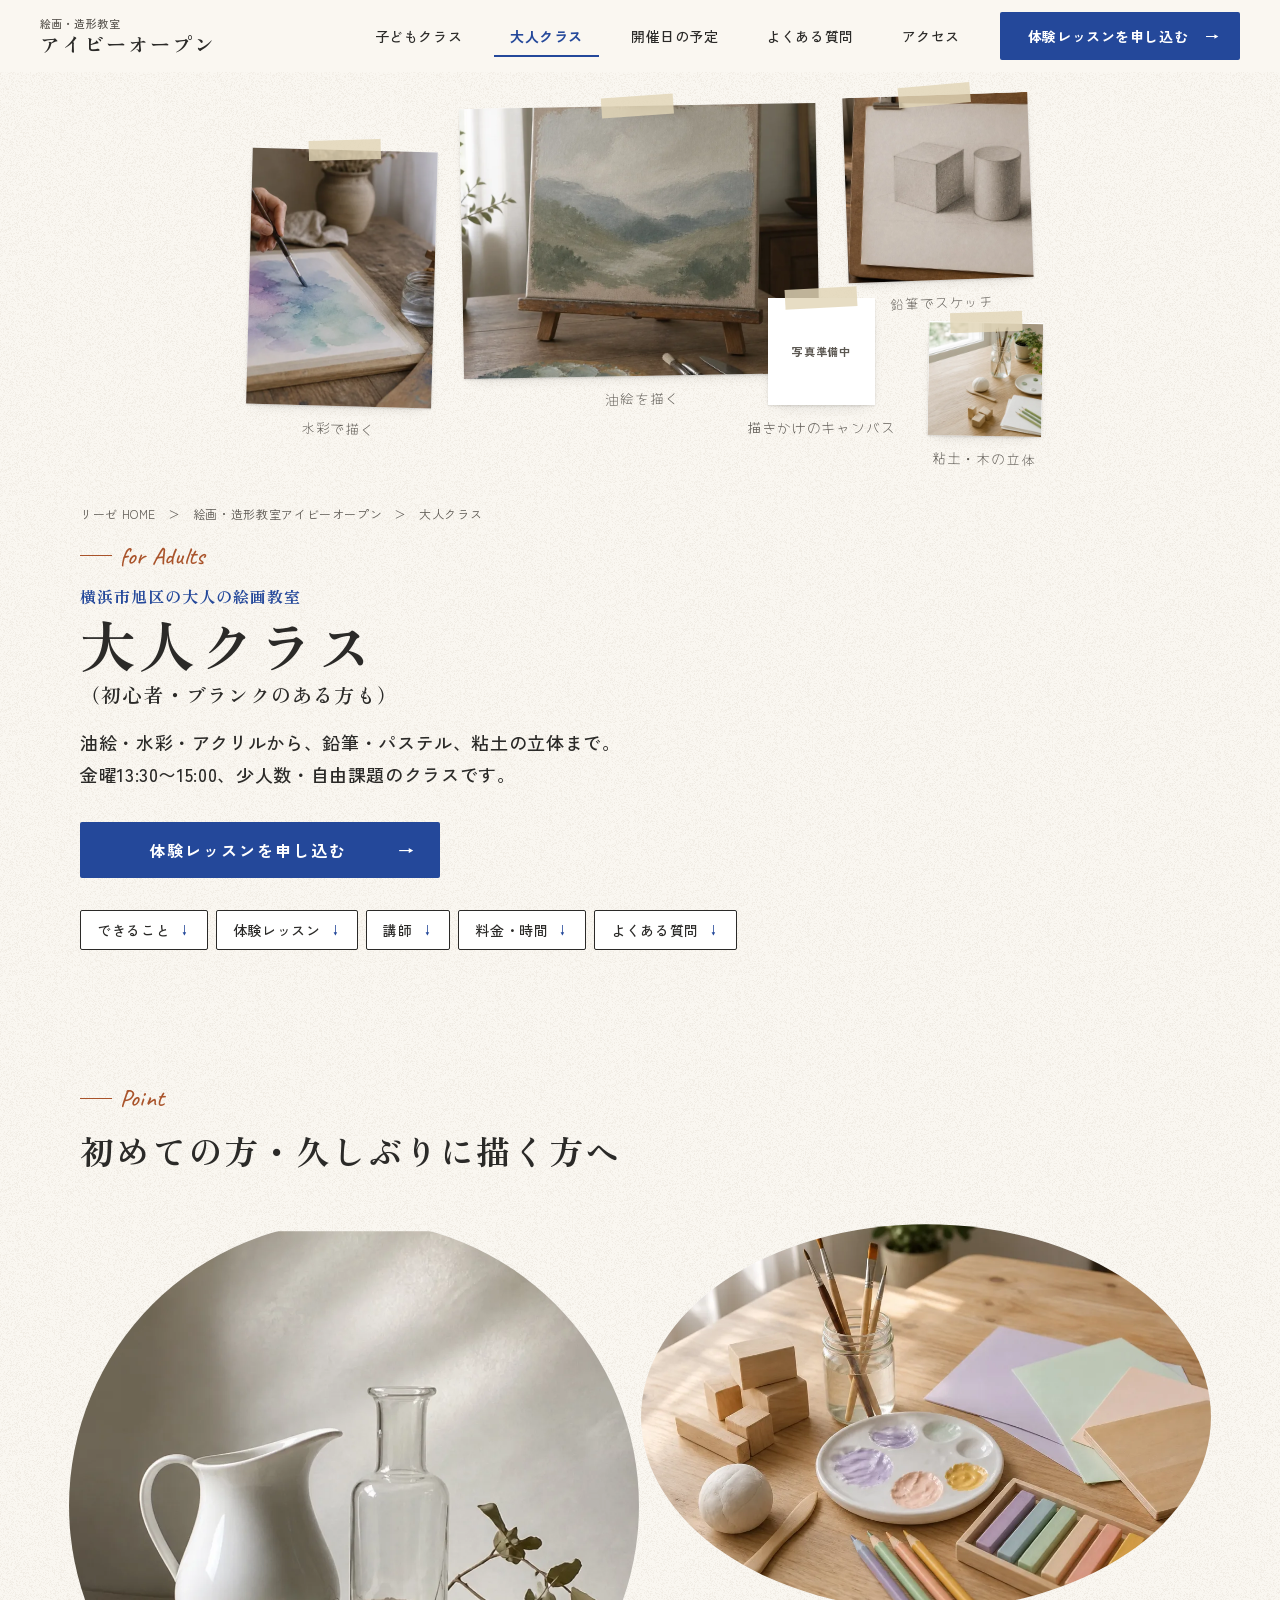
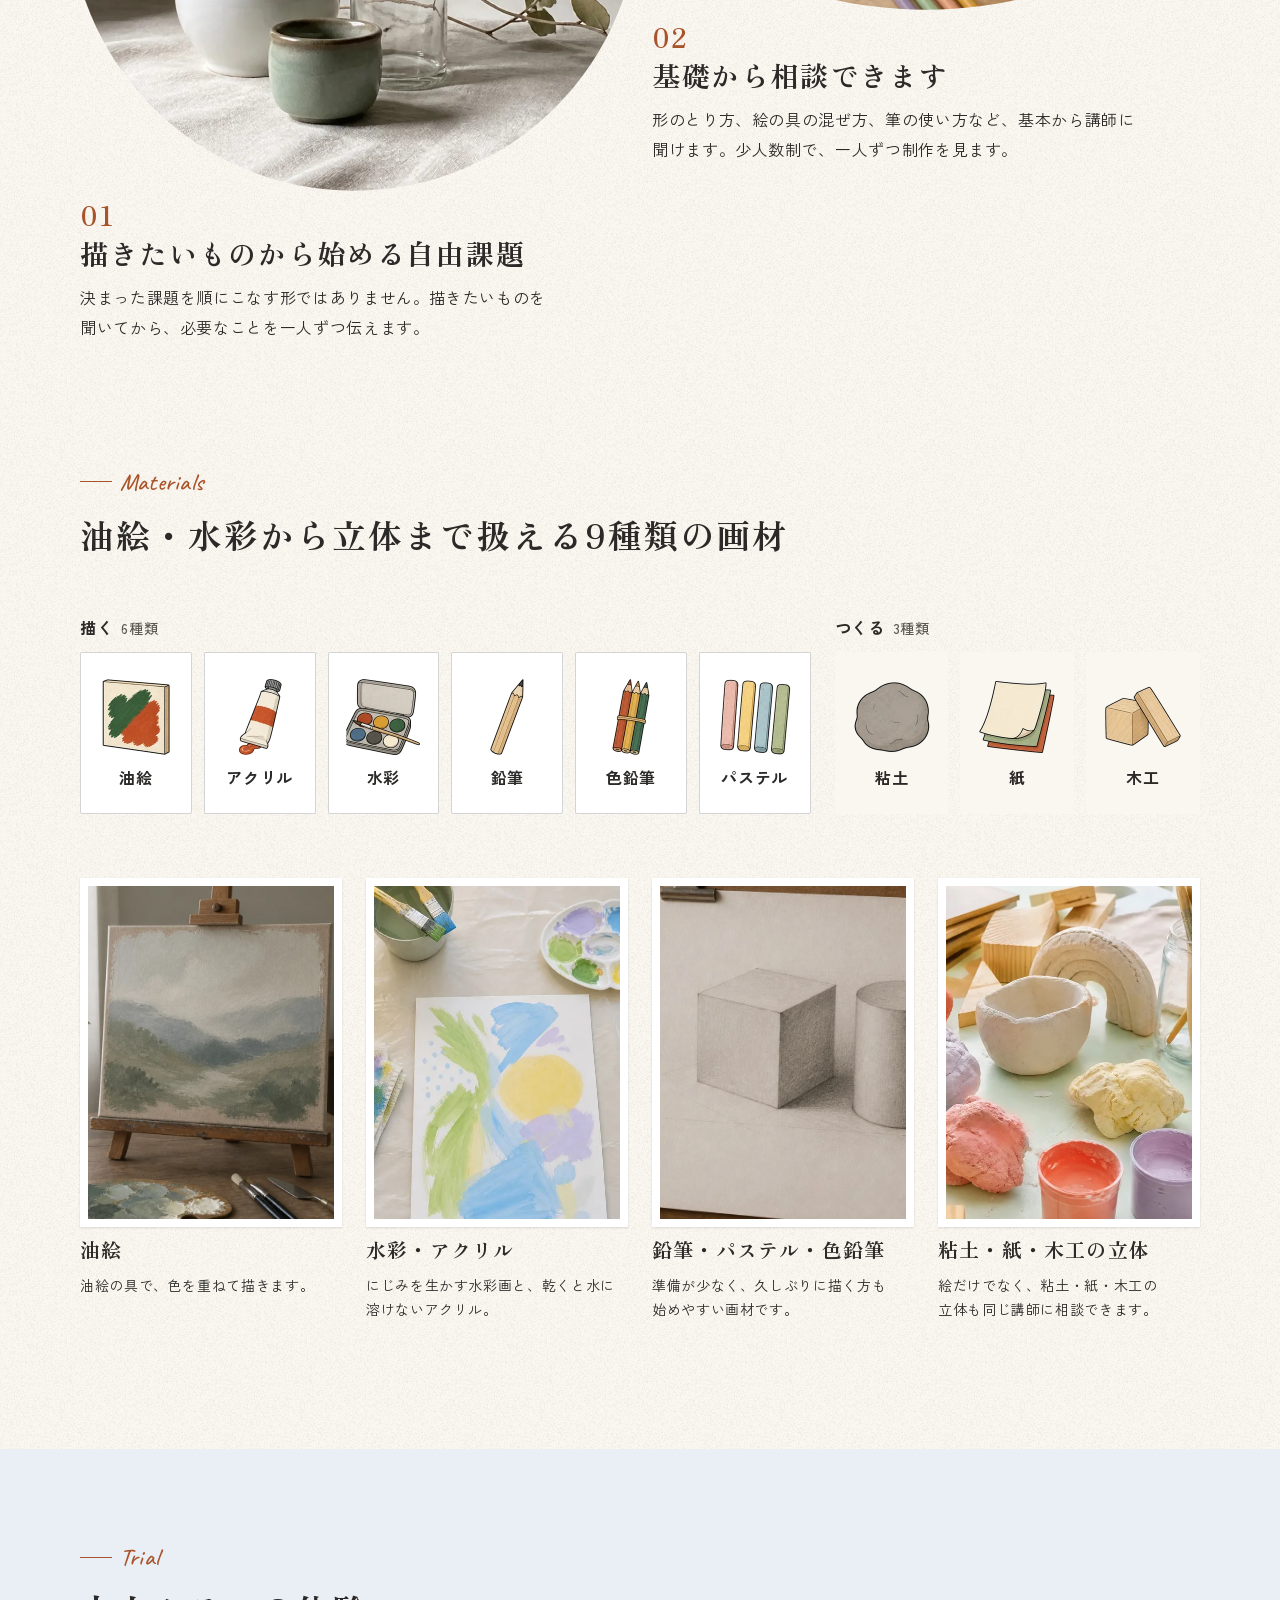
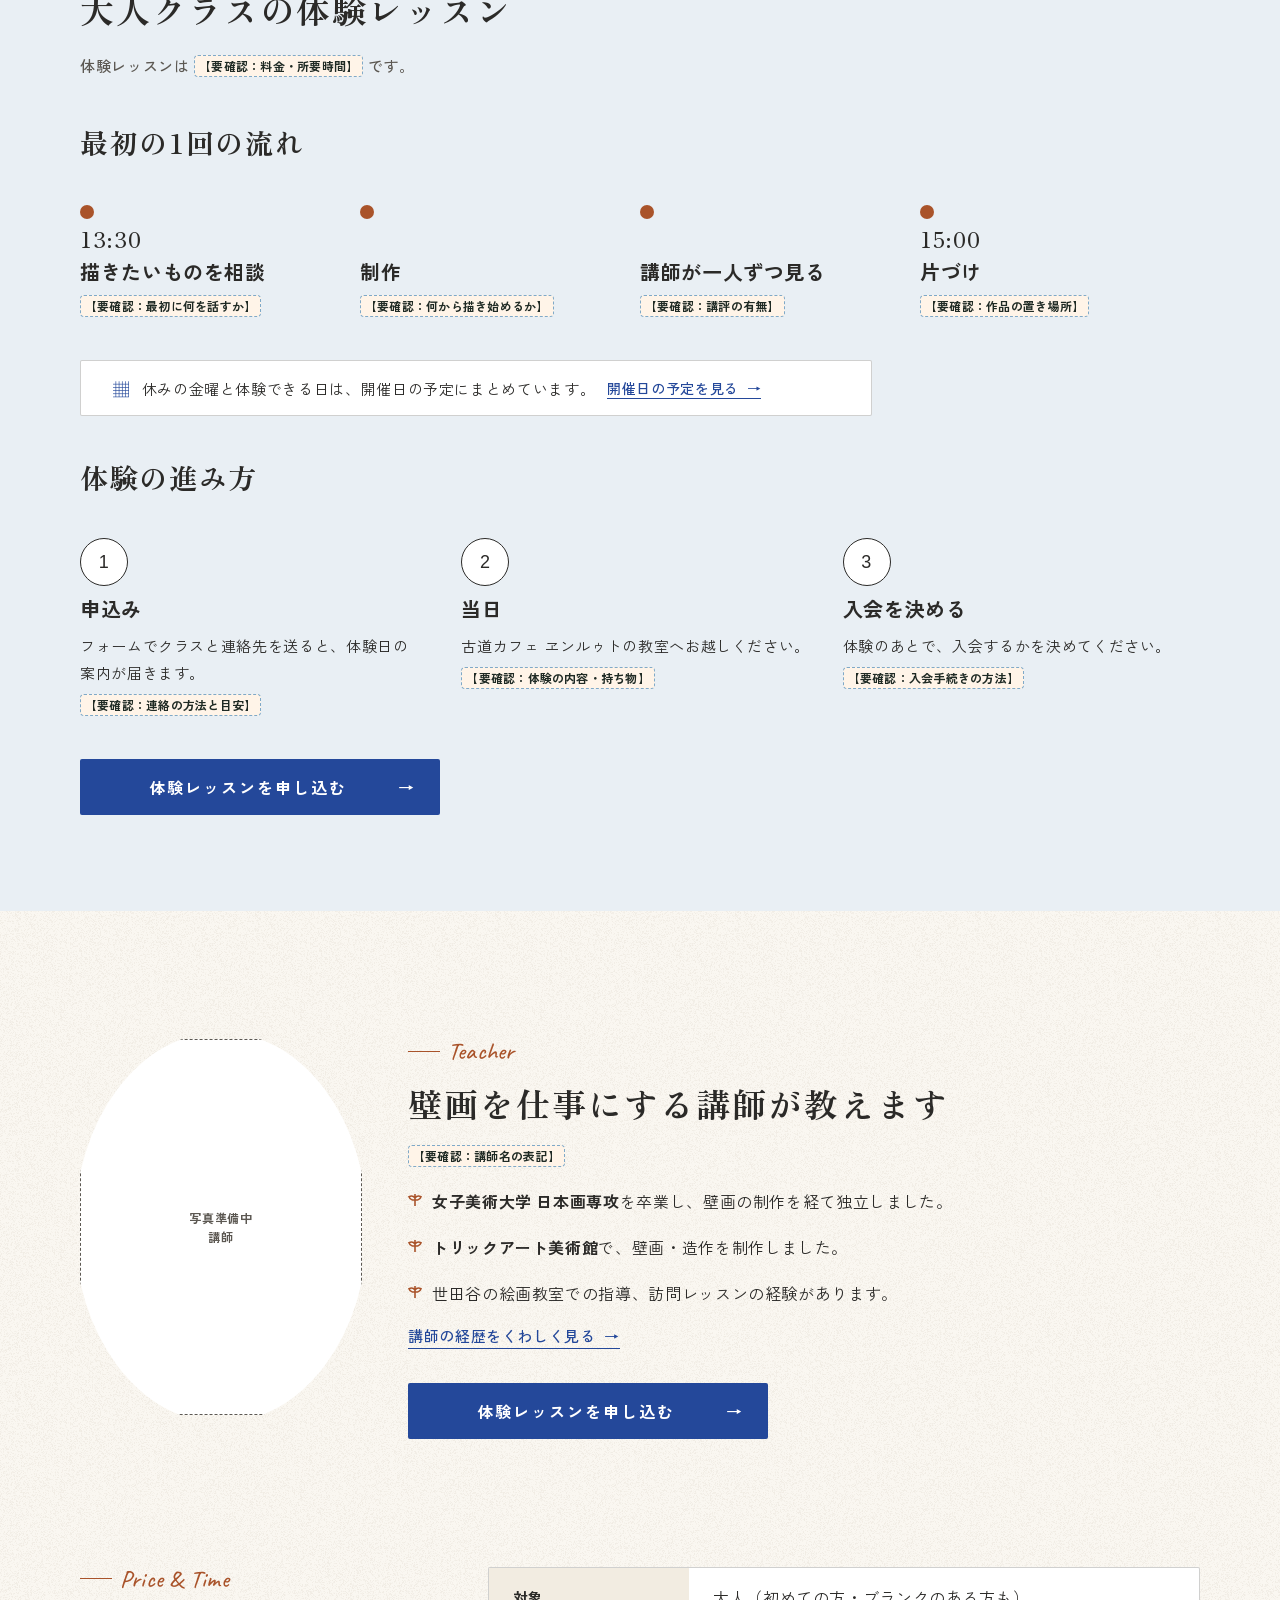
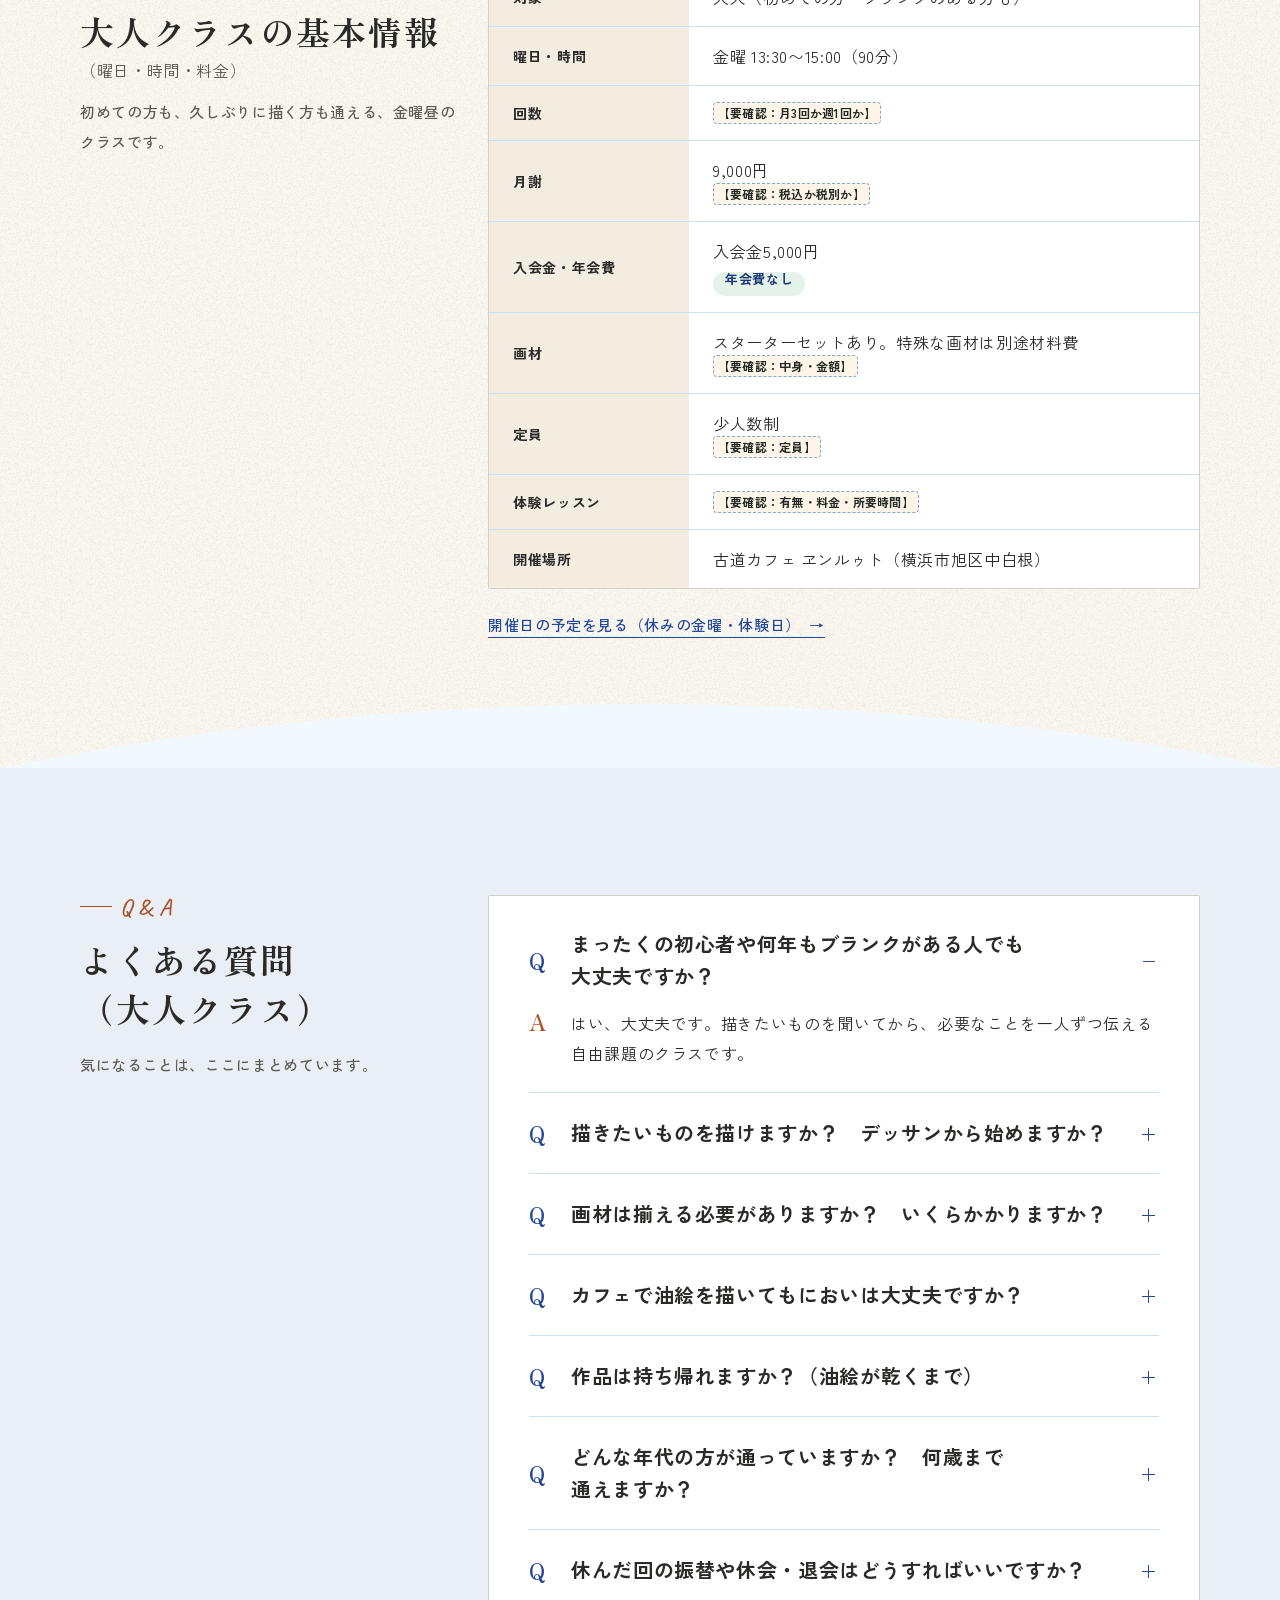
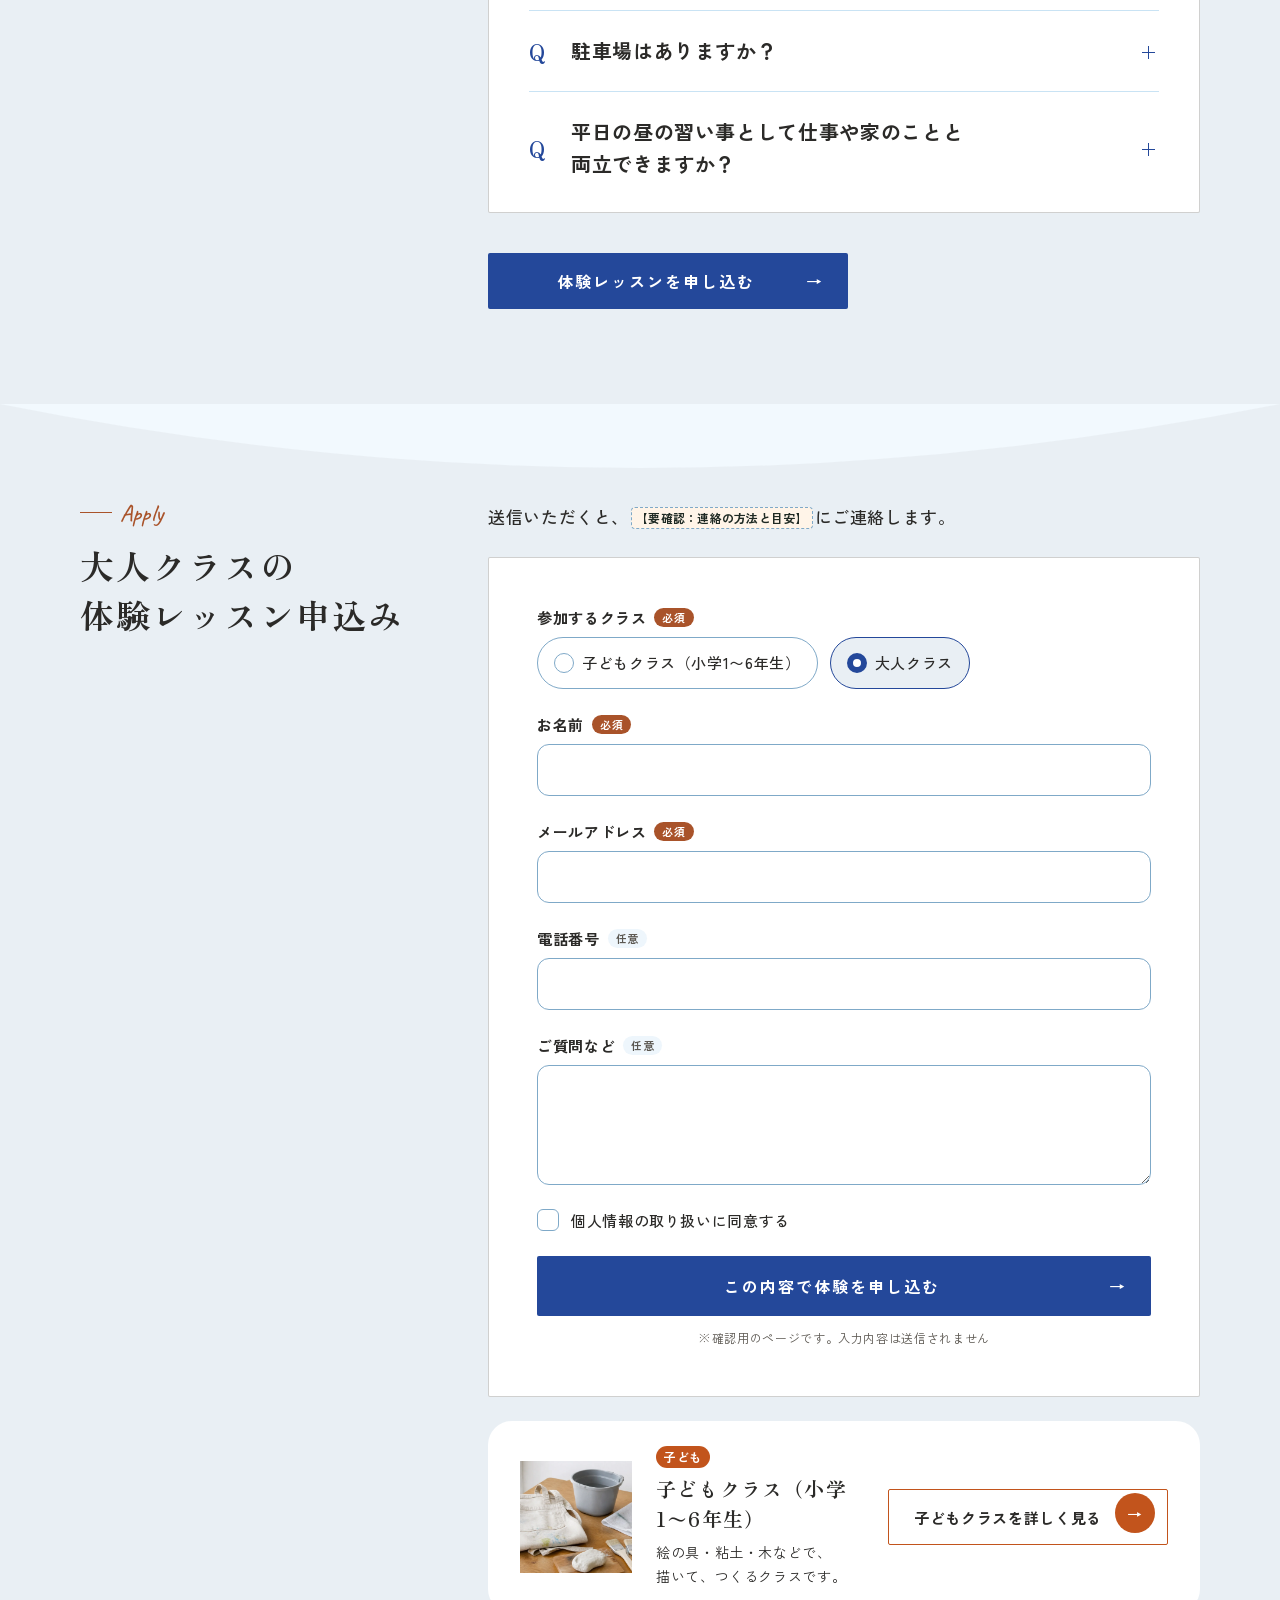
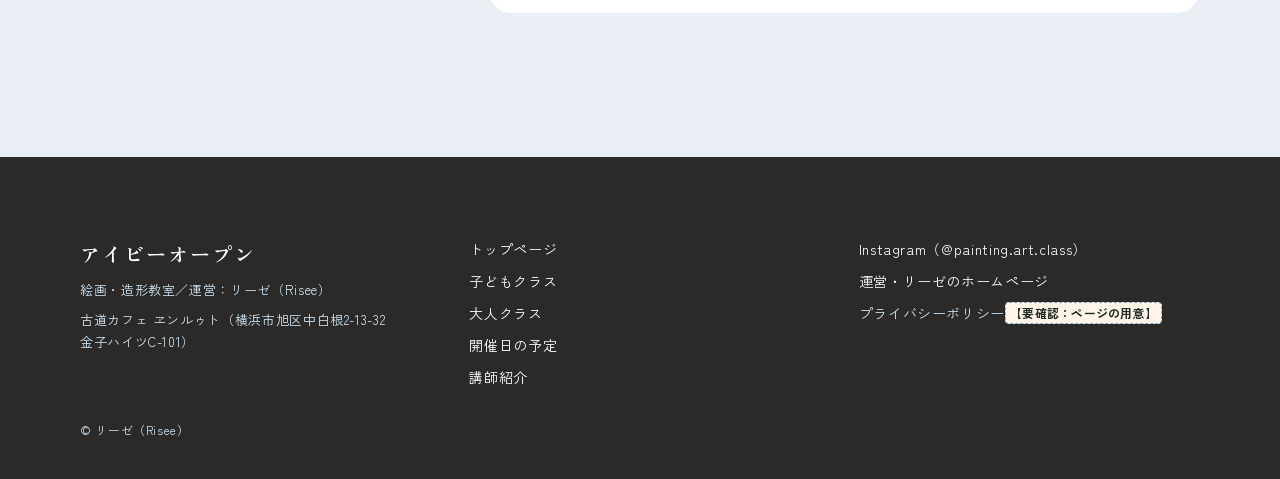
==== commit af9e29de: "雲のモチーフをやめ、画用紙・テープで留めた写真・鉛筆の線のアトリエ版にする - 空のグラデーション・雲形の写真・雲の区切りを外し、画用紙の地と破いた紙の縁に - 配色は絵の具の名前から（ウルトラマリン" ====
--- a/adult/index.html
+++ b/adult/index.html
@@ -9,10 +9,10 @@
 <link rel="icon" href="data:,">
 <link rel="preconnect" href="https://fonts.googleapis.com">
 <link rel="preconnect" href="https://fonts.gstatic.com" crossorigin>
-<link href="https://fonts.googleapis.com/css2?family=Caveat:wght@500;600&family=Quicksand:wght@500;700&family=Zen+Maru+Gothic:wght@500;700;900&display=swap" rel="stylesheet">
+<link href="https://fonts.googleapis.com/css2?family=Caveat:wght@500;600&family=Yomogi&family=Zen+Old+Mincho:wght@600;700&family=Zen+Kaku+Gothic+New:wght@400;500;700&display=swap" rel="stylesheet">
 <link rel="stylesheet" href="../assets/css/style.css?v=4">
 <link rel="stylesheet" href="../assets/css/pop.css?v=2">
-<link rel="stylesheet" href="../assets/css/adult.css">
+<link rel="stylesheet" href="../assets/css/atelier.css">
 <script>
 (function(d){if(window.matchMedia&&matchMedia('(prefers-reduced-motion: reduce)').matches)return;d.classList.add('js-motion');try{if(sessionStorage.getItem('ivy-intro'))d.classList.add('intro-done')}catch(e){}setTimeout(function(){if(!window.ivyReady)d.classList.remove('js-motion')},2500)})(document.documentElement);
 </script>
@@ -64,7 +64,7 @@
           <li aria-current="page">大人クラス</li>
         </ol>
       </nav>
-      <p class="label" aria-hidden="true">Adult Class</p>
+      <p class="label" aria-hidden="true">for Adults</p>
       <h1><span class="intro__1">横浜市旭区の大人の絵画教室</span><span class="vh">｜</span><span class="intro__2">大人クラス</span><span class="intro__3">（初心者・ブランクのある方も）</span></h1>
       <p class="intro__lead">油絵・水彩・アクリルから、鉛筆・パステル、粘土の立体まで。<br class="pc-only">金曜13:30〜15:00、少人数・自由課題のクラスです。</p>
       <p class="pre-cta">まずは体験レッスンから</p>
--- a/assets/css/atelier.css
+++ b/assets/css/atelier.css
@@ -0,0 +1,251 @@
+/* =====================================================================
+   アトリエ版（TOP・大人ページ）
+   雲や空のグラデーションはやめて、教室そのものから見た目を決める。
+   - 地：画用紙（生成りの白＋細かい粒）。区切りは破いた紙の縁
+   - 色：絵の具の名前から。ウルトラマリン（メイン）／バーントシェンナ（差し色）／鉛筆の黒
+   - 写真：切り抜かず四角のまま、マスキングテープで壁に留める
+   - 線：鉛筆の細い線と矢印、手書きのメモ
+   - 配置：全部を中央・均等にしない。FV と特徴は左右非対称
+   ===================================================================== */
+:root {
+  --paper: #FAF7F1;
+  --paper-deep: #F2ECE1;
+  --wash: #E9EFF4;
+  --ultramarine: #24489A;
+  --ultramarine-dark: #1B3778;
+  --sienna: #A9532A;
+  --ink: #2B2A28;
+  --graphite: #5C5852;
+  --tape: rgba(226, 214, 184, .82);
+  --font-head: "Zen Old Mincho", "Hiragino Mincho ProN", serif;
+  --font-body: "Zen Kaku Gothic New", "Hiragino Sans", sans-serif;
+  --font-hand: "Yomogi", "Zen Kaku Gothic New", sans-serif;
+  --font-script: "Caveat", cursive;
+  --color-main: var(--ultramarine);
+  --color-main-dark: var(--ultramarine-dark);
+  --color-deep: var(--ink);
+  --color-ink: var(--ink);
+  --color-text-sub: var(--graphite);
+  --color-accent: var(--sienna);
+  --line-hand: var(--graphite);
+  --theme: var(--ultramarine);
+  --theme-pale: var(--wash);
+  --theme-soft: var(--paper-deep);
+  --h2: 26px;
+}
+@media (min-width: 1024px) { :root { --h2: 34px; } }
+
+body { background: var(--paper) url("../img/atelier/grain.png") repeat; color: var(--ink); font-family: var(--font-body); font-weight: 400; letter-spacing: .04em; }
+.header, .crumb-bar { background: var(--paper); }
+.header .nav__list a { background: none; border-radius: 0; }
+.footer { background: var(--ink); }
+
+/* 見出し：明朝。英字は手書きのメモとして小さく添える */
+.sec-head h2, .h2, .h3-sec, .card h3, .tile h3, h2 { color: var(--ink); font-family: var(--font-head); font-weight: 700; letter-spacing: .06em; }
+.label { gap: var(--s8); color: var(--sienna); font-family: var(--font-script); font-weight: 500; font-size: 24px; line-height: 1; letter-spacing: .01em; transform: none; }
+.label::before { width: 32px; height: 0; border: 0; border-top: 1.5px solid currentColor; border-radius: 0; background: none; -webkit-mask: none; mask: none; clip-path: none; }
+.lead { color: var(--graphite); }
+
+/* 地：画用紙と、薄い青の紙を交互に。区切りは破いた縁 */
+body:not([data-theme]) :is(#materials, #teacher, #gallery, #faq) { background: var(--wash); }
+body:not([data-theme]) :is(#classes, #features, #schedule, #trial, #apply) { background: transparent; }
+.msg { background: transparent; }
+.cedge { top: -39px; height: 40px; }
+
+/* ボタン：角を立てた長方形。影の段差はつけない */
+.cta { border-radius: 2px; background: var(--ultramarine); box-shadow: none; letter-spacing: .12em; }
+.cta:hover { background: var(--ultramarine-dark); }
+.choice { border-radius: 2px; }
+
+/* テープで留めた写真 */
+.pin { position: relative; margin: 0; padding: 8px 8px 10px; background: #fff; box-shadow: 0 1px 2px rgba(43, 42, 40, .14), 0 6px 14px -8px rgba(43, 42, 40, .22); }
+.pin img { display: block; width: 100%; height: auto; }
+.pin::before { content: ""; position: absolute; left: 50%; top: -12px; z-index: 2; width: 88px; height: 24px; margin-left: -44px; background: var(--tape); transform: rotate(-3deg); }
+.pin figcaption { margin-top: 6px; color: var(--graphite); font-family: var(--font-hand); font-size: 13px; line-height: 20px; }
+
+/* ===== FV：左にコピー、右に壁 ===== */
+.afv { position: relative; padding: var(--s24) var(--page-x) var(--s64); background: transparent; overflow: hidden; }
+.afv__grid { max-width: 1280px; margin-inline: auto; display: grid; gap: var(--s48); }
+.afv__note { color: var(--sienna); font-family: var(--font-script); font-size: 24px; line-height: 1; }
+.afv__catch { margin-top: var(--s16); font-family: var(--font-head); font-weight: 700; color: var(--ink); }
+.afv__pre { display: block; font-size: 18px; line-height: 1.6; letter-spacing: .12em; }
+.afv__main { display: block; margin-top: var(--s4); font-size: 40px; line-height: 1.3; letter-spacing: .08em; }
+.afv__facts { margin-top: var(--s24); border-top: 1px solid var(--ink); }
+.afv__facts li { display: grid; grid-template-columns: 72px 1fr; padding: var(--s12) 0; border-bottom: 1px solid rgba(43, 42, 40, .25); font-size: 14px; line-height: 24px; }
+.afv__facts span { color: var(--sienna); font-weight: 700; font-size: 12px; letter-spacing: .1em; }
+.afv h1 { margin-top: var(--s24); color: var(--graphite); font-weight: 500; font-size: 12px; line-height: 20px; }
+.afv .hero__lead { margin-top: var(--s8); font-size: 15px; line-height: 30px; }
+.afv .cta { margin-top: var(--s24); }
+.afv__wall { position: relative; display: grid; grid-template-columns: 1fr 1fr; gap: var(--s24) var(--s16); padding-top: var(--s12); }
+.afv__wall .pin--a { grid-column: 1 / -1; transform: rotate(-1deg); }
+.afv__wall .pin--b { transform: rotate(1.5deg); }
+.afv__wall .pin--c { transform: rotate(-2deg); align-self: start; }
+.afv__wall .pin--d { display: none; }
+.afv__hand, .afv__arrow { display: none; }
+@media (min-width: 1024px) {
+  .afv { padding: var(--s40) var(--page-x) var(--s96); }
+  .afv__grid { grid-template-columns: 380px 1fr; gap: var(--s64); align-items: start; }
+  .afv__copy { padding-top: var(--s48); }
+  .afv__pre { font-size: 22px; }
+  .afv__main { font-size: 56px; line-height: 1.25; }
+  .afv__wall { display: block; height: 700px; padding: 0; }
+  .afv__wall .pin { position: absolute; }
+  .afv__wall .pin--a { left: 0; top: 24px; width: 64%; }
+  .afv__wall .pin--b { right: 0; top: 0; width: 28%; }
+  .afv__wall .pin--c { left: 10%; top: 452px; width: 36%; }
+  .afv__wall .pin--d { display: block; right: 8%; top: 360px; width: 26%; transform: rotate(2deg); }
+  .afv__hand { display: block; position: absolute; color: var(--graphite); font-family: var(--font-hand); font-size: 18px; line-height: 1; transform: rotate(-4deg); }
+  .afv__hand--1 { left: 49%; top: 500px; }
+  .afv__hand--2 { left: 51%; top: 612px; }
+  .afv__arrow { display: block; position: absolute; width: 96px; height: 48px; overflow: visible; }
+  .afv__arrow path { fill: none; stroke: var(--graphite); stroke-width: 1.6; stroke-linecap: round; stroke-linejoin: round; }
+  .afv__arrow--1 { left: 47%; top: 438px; transform: scaleY(-1) rotate(-20deg); }
+  .afv__arrow--2 { left: 41%; top: 600px; }
+}
+
+/* ===== 教室について：鉛筆の線で囲んだメモ ===== */
+.msg { padding-top: var(--s40); padding-bottom: var(--s80); }
+.msg__wrap { display: grid; gap: var(--s32); }
+.memo { position: relative; padding: var(--s24); background: #fff; border: 1.5px solid var(--ink); }
+.memo::after { content: ""; position: absolute; inset: 5px -6px -6px 5px; z-index: -1; border: 1px solid rgba(43, 42, 40, .35); }
+.memo p { font-size: 15px; line-height: 30px; }
+.memo p + p { margin-top: var(--s12); }
+.memo__no { color: var(--sienna); font-family: var(--font-script); font-size: 22px !important; line-height: 1 !important; margin-bottom: var(--s8); }
+.msg__photo--1 { width: 82%; justify-self: end; transform: rotate(1.5deg); }
+.msg__photo--2 { width: 56%; transform: rotate(-2deg); }
+@media (min-width: 1024px) {
+  .msg { padding-top: var(--s64); padding-bottom: var(--s128, 128px); }
+  .msg__wrap { grid-template-columns: repeat(12, minmax(0, 1fr)); gap: var(--s48) var(--s24); align-items: start; }
+  .memo { padding: var(--s40) var(--s48); }
+  .memo p { font-size: 16px; line-height: 34px; }
+  .memo--a { grid-column: 1 / 7; grid-row: 1; margin-top: var(--s48); }
+  .msg__photo--1 { grid-column: 8 / 13; grid-row: 1; width: auto; }
+  .msg__photo--2 { grid-column: 2 / 5; grid-row: 2; width: auto; margin-top: calc(var(--s48) * -1); }
+  .memo--b { grid-column: 6 / 13; grid-row: 2; }
+}
+
+/* ===== クラス：テープで留めた写真と、索引カードのような札 ===== */
+.panel__img--pin { position: relative; padding: 8px; background: #fff; box-shadow: 0 1px 2px rgba(43, 42, 40, .14); aspect-ratio: 4 / 3; }
+.panel__img--pin img { display: block; width: 100%; height: 100%; object-fit: cover; }
+.panel__img--pin::before { content: ""; position: absolute; left: 50%; top: -12px; z-index: 2; width: 88px; height: 24px; margin-left: -44px; background: var(--tape); transform: rotate(2deg); }
+.panel--kids .panel__img--pin { transform: rotate(-1deg); }
+.panel--adult .panel__img--pin { transform: rotate(1deg); }
+.panel__name { border-radius: 0; background: none; color: var(--ink); box-shadow: none; }
+.panel__name h3 { color: var(--ink); font-family: var(--font-head); }
+.panel__en { color: var(--sienna); font-family: var(--font-script); font-size: 22px; }
+.panel__row span { color: var(--graphite); }
+.panel__body { border-radius: 0; background: none; }
+.panel--kids, .panel--adult { --pale: transparent; }
+
+/* ===== 材料：枠を細く ===== */
+.mat { border: 1px solid rgba(43, 42, 40, .2); border-radius: 2px; background: #fff; }
+.mats__set--make .mat { background: var(--paper); }
+
+/* ===== 特徴：1枚目を大きく、2・3枚目を右に重ねる ===== */
+.card .ph, .card img, .card .ph--ellipse { border-radius: 0; }
+.card .ph { background: #fff; padding: 8px; box-shadow: 0 1px 2px rgba(43, 42, 40, .14); overflow: visible; }
+.card .ph img { display: block; width: 100%; height: 100%; object-fit: cover; }
+.card__no { color: var(--sienna); font-family: var(--font-head); font-weight: 700; font-size: 28px; }
+@media (min-width: 1024px) {
+  #features .cards { grid-template-columns: 7fr 5fr; grid-template-rows: auto auto; gap: var(--s56) var(--s64); }
+  #features .card:first-child { grid-row: 1 / 3; }
+  #features .card:first-child .ph { aspect-ratio: 4 / 3; }
+  #features .card:not(:first-child) { display: grid; grid-template-columns: 200px 1fr; column-gap: var(--s24); align-content: start; }
+  #features .card:not(:first-child) .ph { grid-row: 1 / 5; aspect-ratio: 1; }
+  #features .card:not(:first-child) > :not(.ph) { grid-column: 2; }
+}
+
+/* ループの写真：角を立てる */
+.loop { background: transparent; }
+.loop__track li, .loop__track li:nth-child(3n+2) { border-radius: 0; }
+
+/* ===== 講師 ===== */
+.ph--frame { display: grid; place-items: center; aspect-ratio: 3 / 4; border: 1.5px dashed var(--graphite); background: #fff; color: var(--graphite); font-size: 13px; line-height: 22px; text-align: center; }
+.career li::before { background: var(--sienna); }
+
+/* 講師の壁画：大きさを変えて壁に掛けるように並べる */
+.works__script { color: var(--sienna); font-family: var(--font-script); font-size: 24px; transform: none; }
+.works__list { gap: var(--s24) var(--s16); }
+.works__item img { border: 0; border-radius: 0; aspect-ratio: 4 / 3; }
+.works__item:nth-child(even) img { border-radius: 0; }
+.works__item figure { padding: 8px 8px 10px; background: #fff; box-shadow: 0 1px 2px rgba(43, 42, 40, .14); }
+.works__item figcaption { font-family: var(--font-hand); color: var(--ink); }
+@media (min-width: 1024px) {
+  .works__list { grid-template-columns: repeat(12, minmax(0, 1fr)); gap: var(--s32) var(--s24); align-items: end; }
+  .works__item:nth-child(5n+2), .works__item:nth-child(5n+4) { transform: none; }
+  .works__item:nth-child(1) { grid-column: span 5; } .works__item:nth-child(2) { grid-column: span 4; } .works__item:nth-child(3) { grid-column: span 3; }
+  .works__item:nth-child(4) { grid-column: span 3; } .works__item:nth-child(5) { grid-column: span 5; } .works__item:nth-child(6) { grid-column: span 4; }
+  .works__item:nth-child(n+7) { grid-column: span 3; }
+}
+
+/* ===== 教室の様子：大きさの違う写真を3列に ===== */
+.scene { height: auto !important; }
+.scene__list { display: block; columns: 2; column-gap: var(--s16); }
+.scene__item { break-inside: avoid; margin-bottom: var(--s32); }
+.scene__item--1 { width: auto; }
+.scene__item:nth-child(odd) .pin { transform: rotate(-1.2deg); }
+.scene__item:nth-child(even) .pin { transform: rotate(1.4deg); }
+@media (min-width: 1024px) {
+  .scene__list { display: block; columns: 3; column-gap: var(--s48); }
+  .scene__item { position: static; width: auto !important; margin-bottom: var(--s48); }
+  .scene__item--2 { margin-top: var(--s64); }
+}
+
+/* 表・質問・フォーム：角を立て、線は細く */
+.panel-white, .form, .mapbox, .dayline { border: 1px solid rgba(43, 42, 40, .22); border-radius: 2px; background: #fff; }
+.table th { background: var(--paper-deep); }
+.timeline__dot { background: var(--sienna); }
+.step__no, .steps__no { border-color: var(--ink); color: var(--ink); }
+.steps__curve path, .timeline__curve path { stroke: var(--graphite); }
+.faq__q { color: var(--ultramarine); }
+.faq__a { color: var(--sienna); }
+.tag--solid, .tagc { background: var(--paper-deep); color: var(--ink); }
+
+/* ===== 大人ページ ===== */
+[data-theme="adult"] { --theme: var(--ultramarine); --theme-pale: var(--wash); --theme-soft: var(--paper-deep); }
+[data-theme="adult"] .gallery { background: transparent; }
+[data-theme="adult"] .gallery .blob, [data-theme="adult"] .card .blob, [data-theme="adult"] .teacher .blob { display: none; }
+[data-theme="adult"] .gallery .ph { border: 0; border-radius: 0; padding: 8px; background: #fff; box-shadow: 0 1px 2px rgba(43, 42, 40, .14), 0 6px 14px -8px rgba(43, 42, 40, .22); }
+[data-theme="adult"] .gallery .ph img { width: 100%; height: 100%; object-fit: cover; }
+[data-theme="adult"] .gallery .g::before { content: ""; position: absolute; left: 50%; top: -10px; z-index: 3; width: 72px; height: 20px; margin-left: -36px; background: var(--tape); transform: rotate(-3deg); }
+[data-theme="adult"] .gallery .g1 { transform: rotate(-1deg); } [data-theme="adult"] .gallery .g2 { transform: rotate(1.5deg); } [data-theme="adult"] .gallery .g3 { transform: rotate(-2deg); } [data-theme="adult"] .gallery .g5 { transform: rotate(1deg); }
+[data-theme="adult"] .gallery figcaption { color: var(--graphite); font-family: var(--font-hand); font-weight: 400; }
+[data-theme="adult"] .gallery .arc { display: none; }
+[data-theme="adult"] .intro h1 { color: var(--ink); font-family: var(--font-head); }
+[data-theme="adult"] .chip { border: 1px solid var(--ink); border-radius: 2px; background: #fff; }
+[data-theme="adult"] .band { background: var(--wash); }
+[data-theme="adult"] .wave path { fill: var(--wash); }
+[data-theme="adult"] .wave--bottom path { fill: var(--paper); }
+[data-theme="adult"] .panel-white, [data-theme="adult"] .form { border-radius: 2px; }
+[data-theme="adult"] .timeline__dot { background: var(--sienna); }
+[data-theme="adult"] .timeline__time { color: var(--ink); font-family: var(--font-head); font-size: 22px; }
+[data-theme="adult"] #faq { background: var(--wash); }
+[data-theme="adult"] .card .ph--ellipse { border-radius: 0; }
+
+/* 前の版（pop.css）の位置指定を打ち消す */
+.msg__wrap { height: auto !important; }
+.msg__photo { position: relative !important; left: auto !important; right: auto !important; top: auto !important; }
+.afv__main { white-space: nowrap; }
+@media (min-width: 1024px) { .afv__main { font-size: 46px; letter-spacing: .04em; } }
+.panel__name { width: auto !important; margin: var(--s16) 0 0 !important; padding: 0 !important; text-align: left; }
+.panel__row { justify-content: flex-start; }
+.panel:hover .panel__name { transform: none; }
+.panel__body { padding-left: 0; padding-right: 0; }
+.panel__name { height: auto !important; }
+@media (min-width: 1024px) { #features .card:not(:first-child) { grid-template-columns: 150px 1fr; } }
+
+/* 教室の様子：段組みだとテープが次の段にはみ出すので、4列のグリッドにする */
+.scene__list { columns: auto !important; display: grid !important; grid-template-columns: 1fr 1fr; gap: var(--s32) var(--s16); align-items: start; }
+.scene__item { margin: 0 !important; }
+@media (min-width: 1024px) {
+  .scene__list { grid-template-columns: repeat(4, minmax(0, 1fr)); gap: var(--s48) var(--s40); }
+  .scene__item--1 { grid-column: 1; grid-row: 1 / 3; }
+  .scene__item--2 { grid-column: 2; grid-row: 1; margin-top: var(--s40) !important; }
+  .scene__item--3 { grid-column: 3; grid-row: 1 / 3; margin-top: var(--s80) !important; }
+  .scene__item--4 { grid-column: 2; grid-row: 2; }
+  .scene__item--5 { grid-column: 4; grid-row: 1 / 3; margin-top: var(--s16) !important; }
+}
+[data-theme="adult"] .ph--arch, [data-theme="adult"] .ph--ellipse { border-radius: 0; }
+[data-theme="adult"] .ph--arch { border: 8px solid #fff; box-shadow: 0 1px 2px rgba(43, 42, 40, .14); }
+[data-theme="adult"] .ph--ellipse.ph--empty { border: 1.5px dashed var(--graphite); background: #fff; }
+[data-theme="adult"] .wave { display: none; }
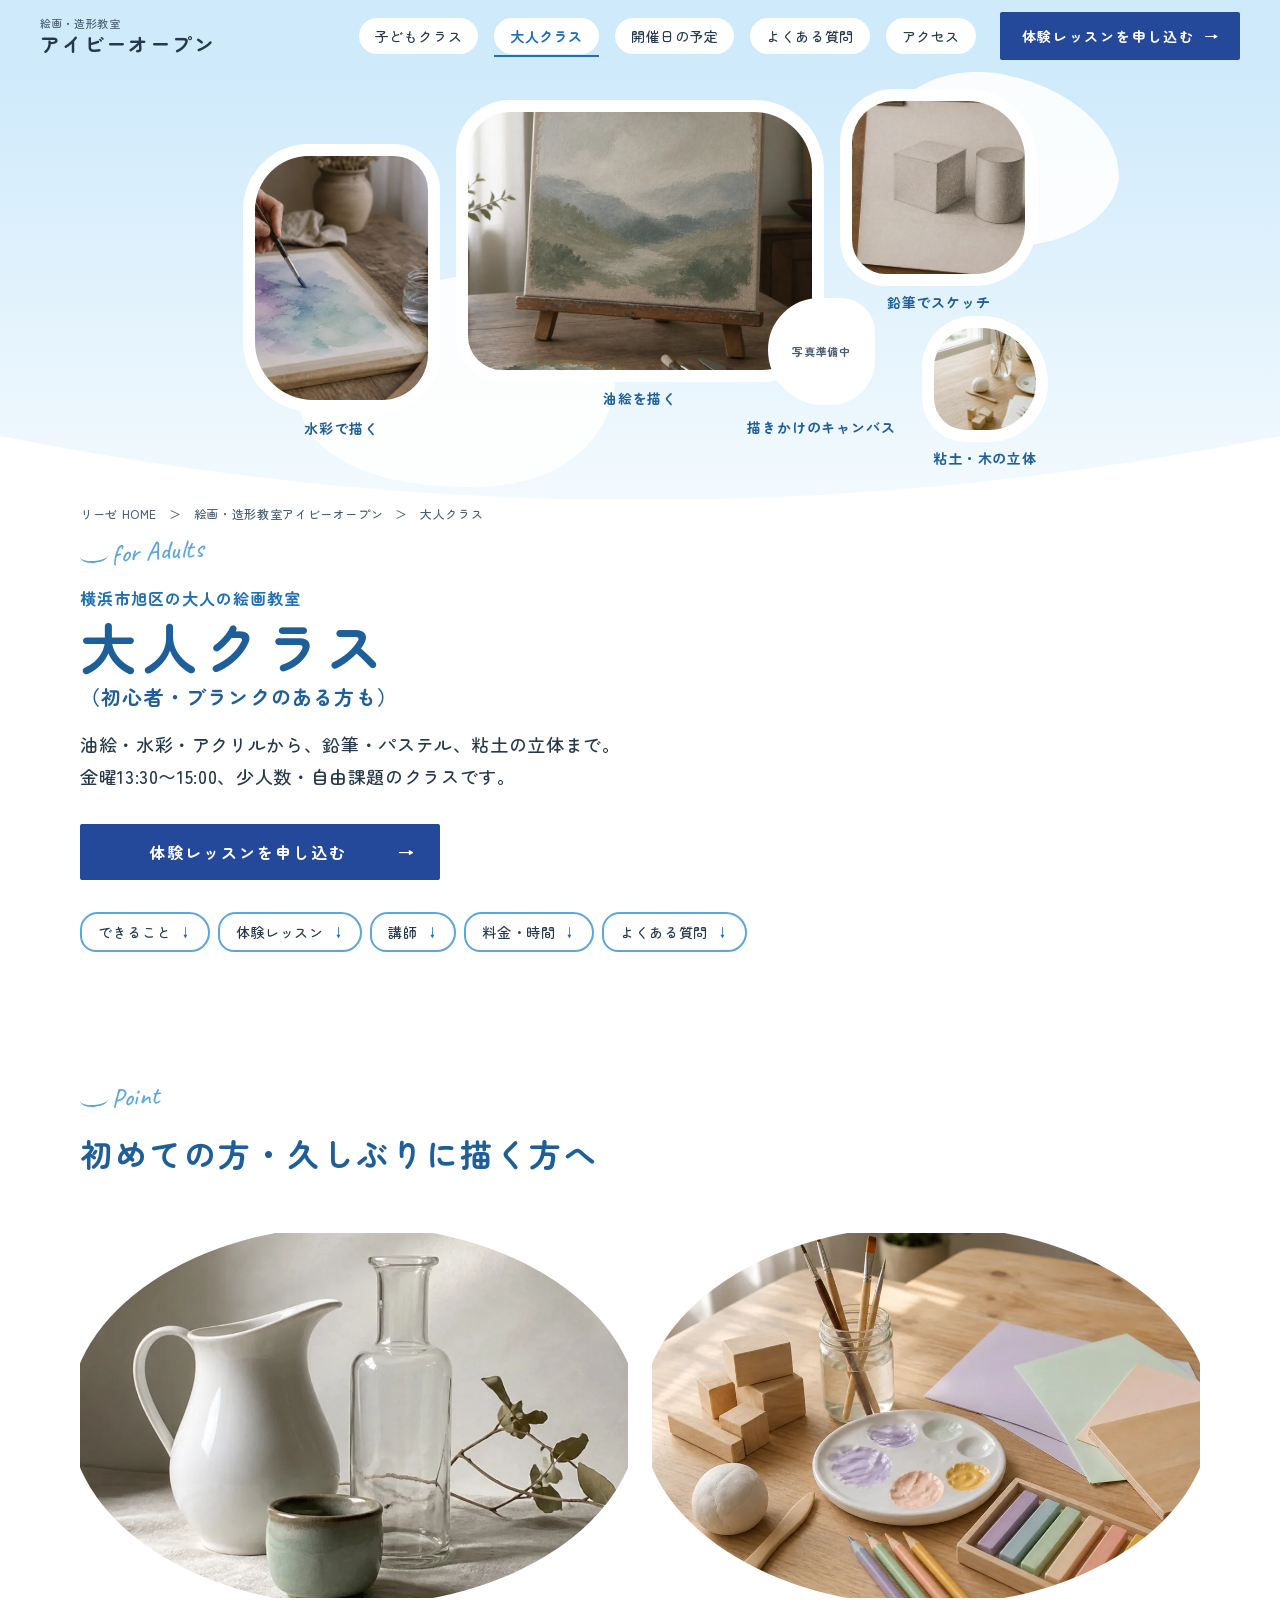
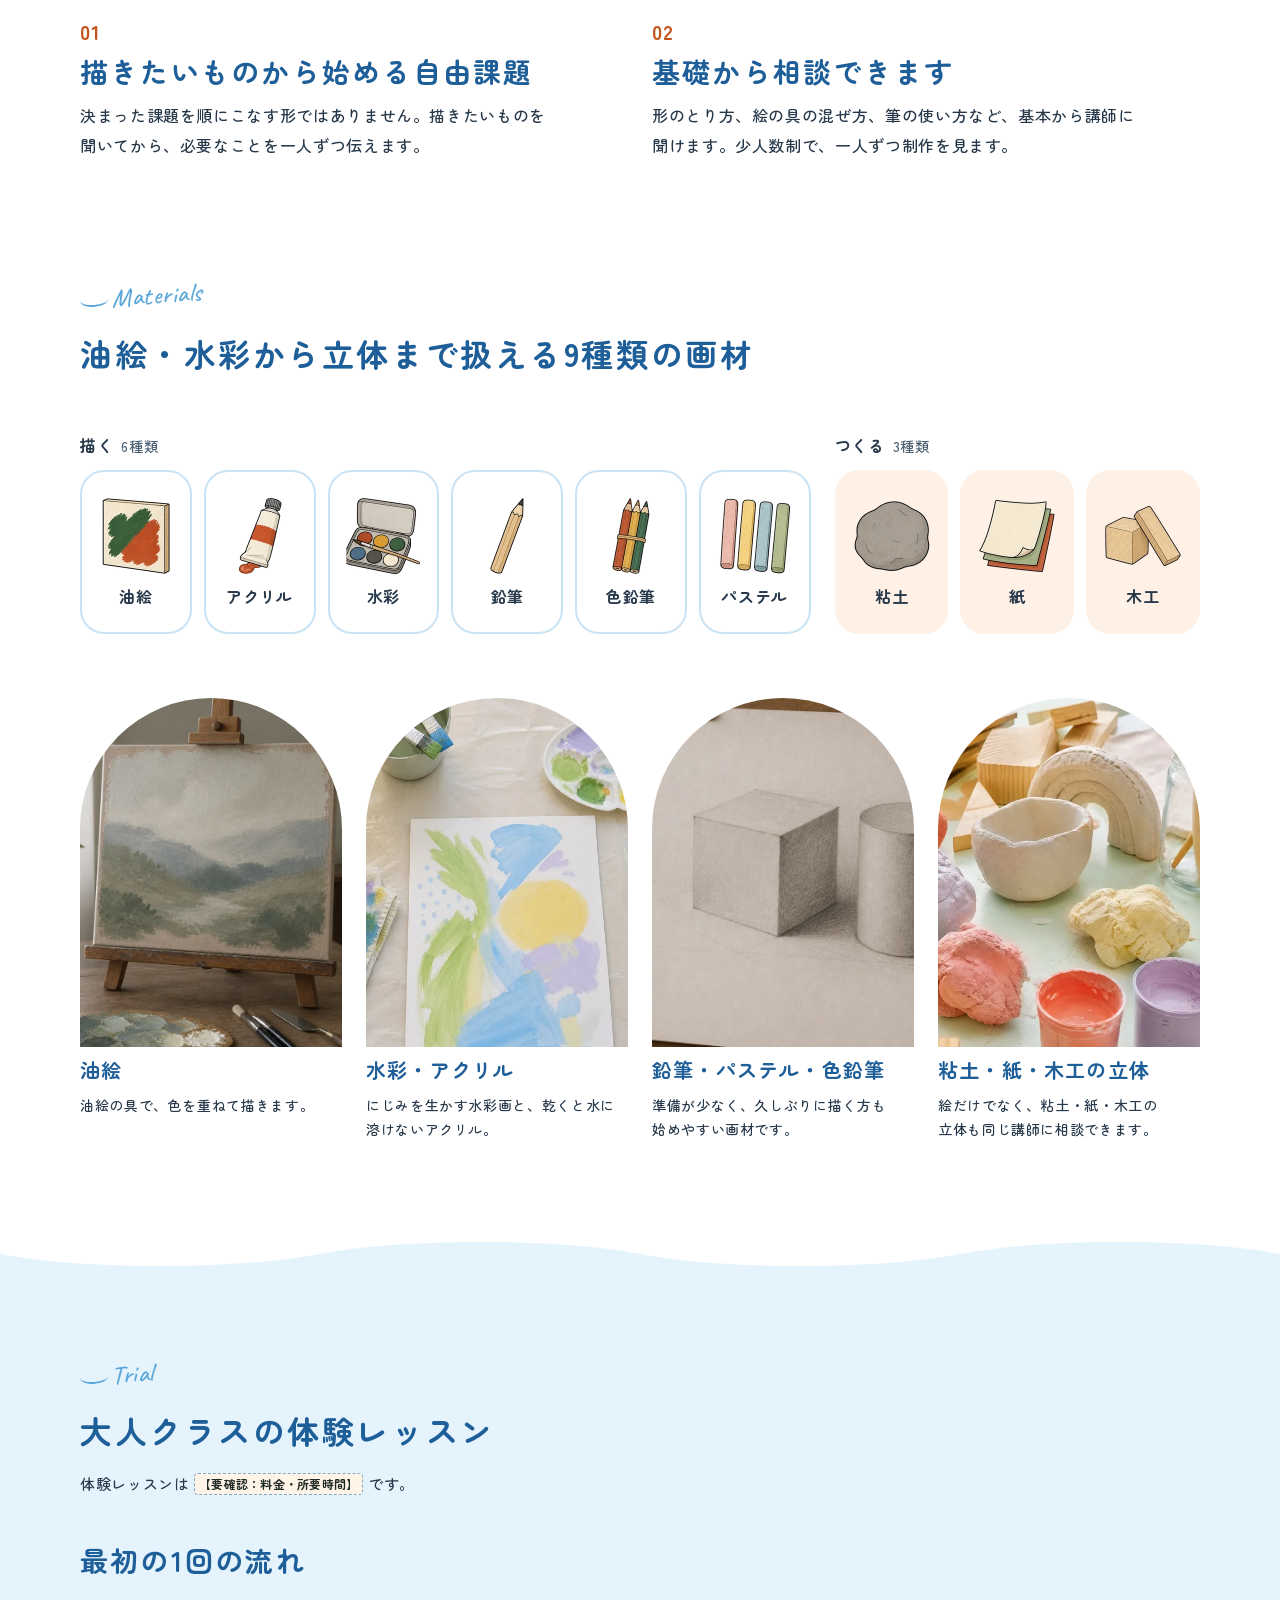
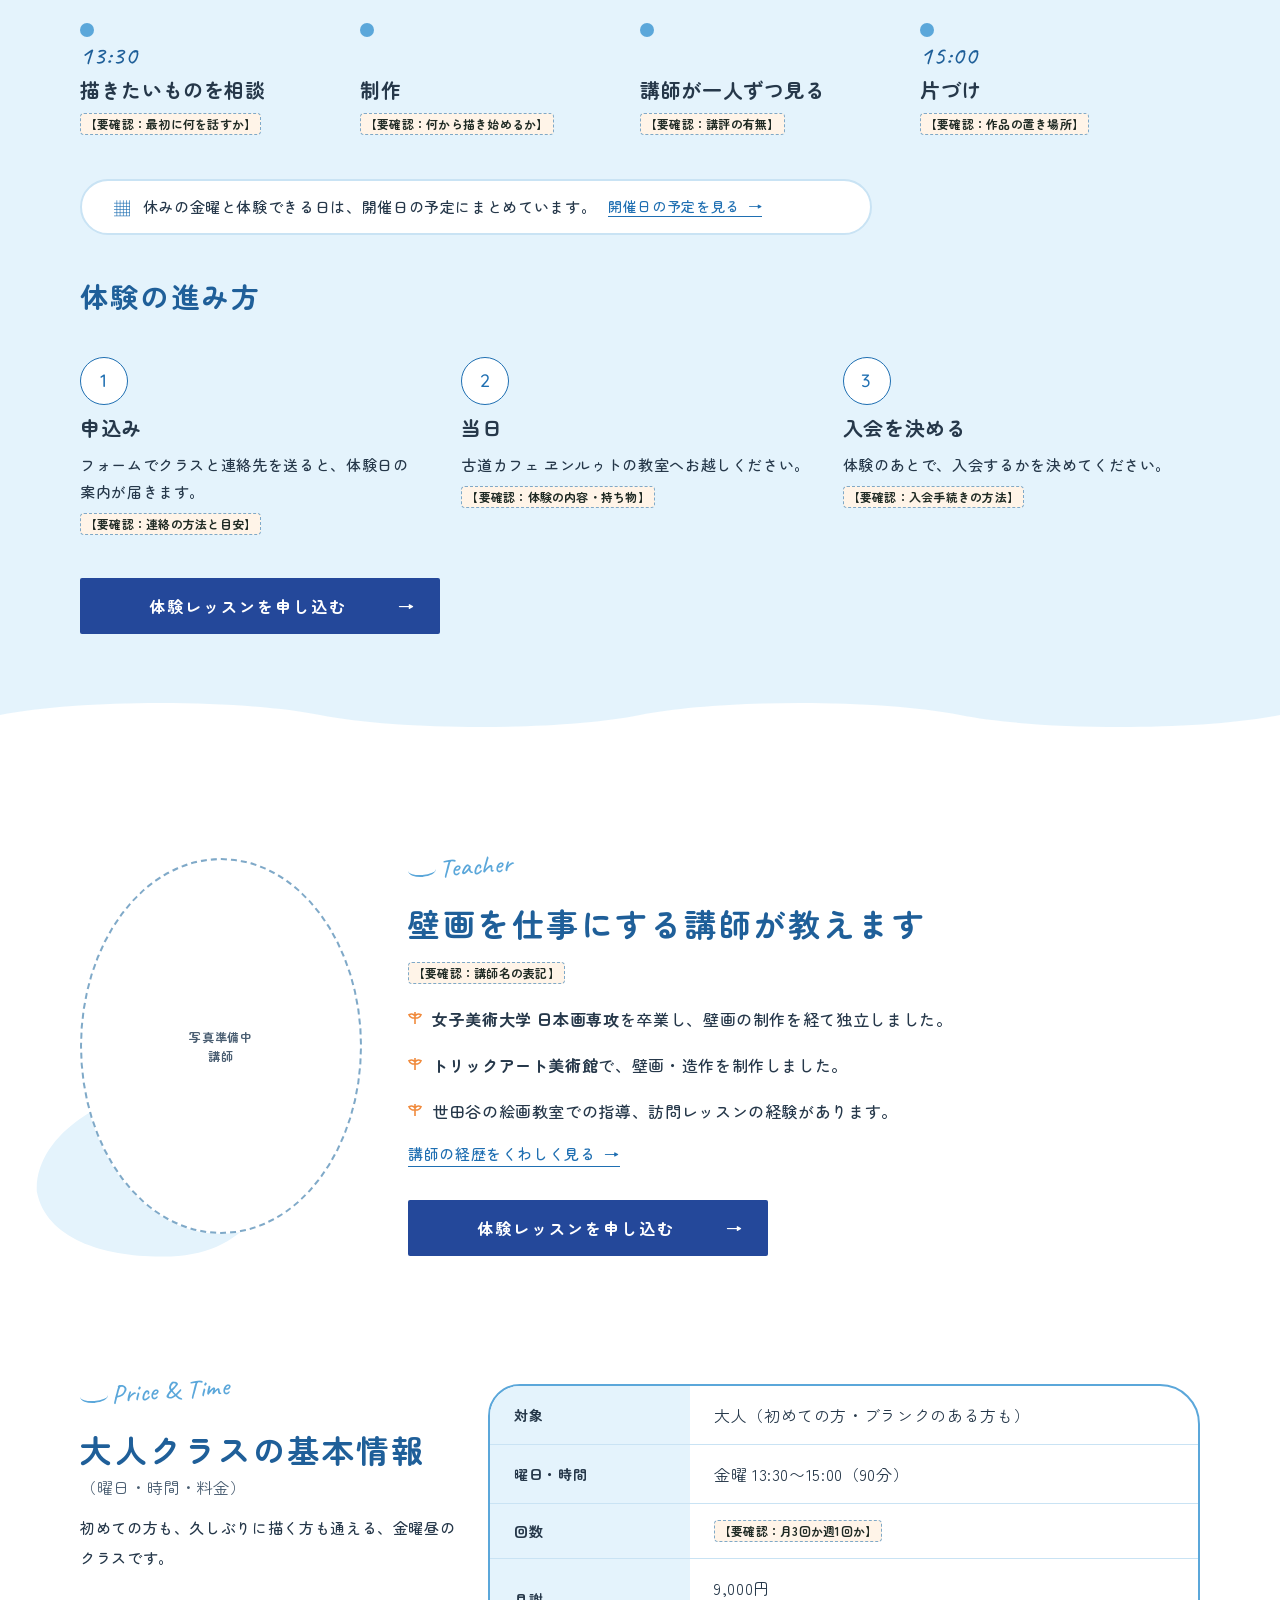
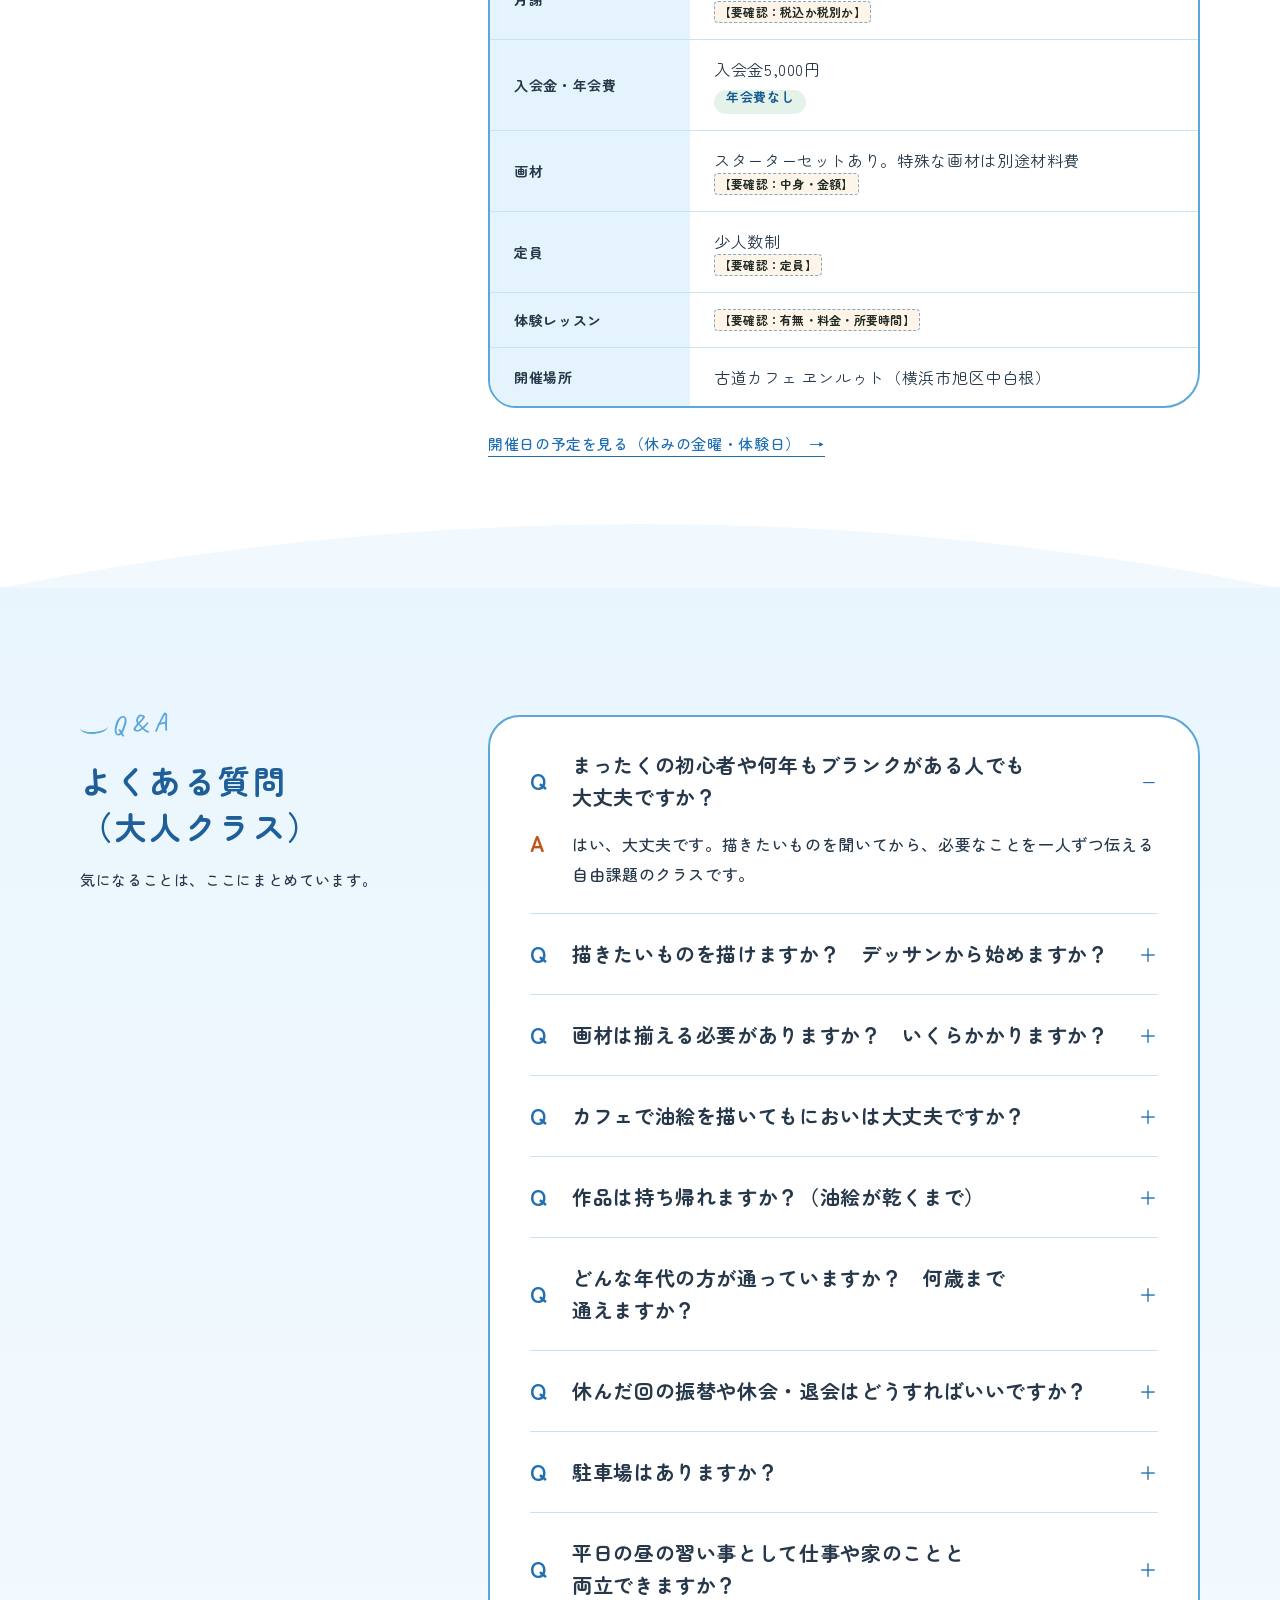
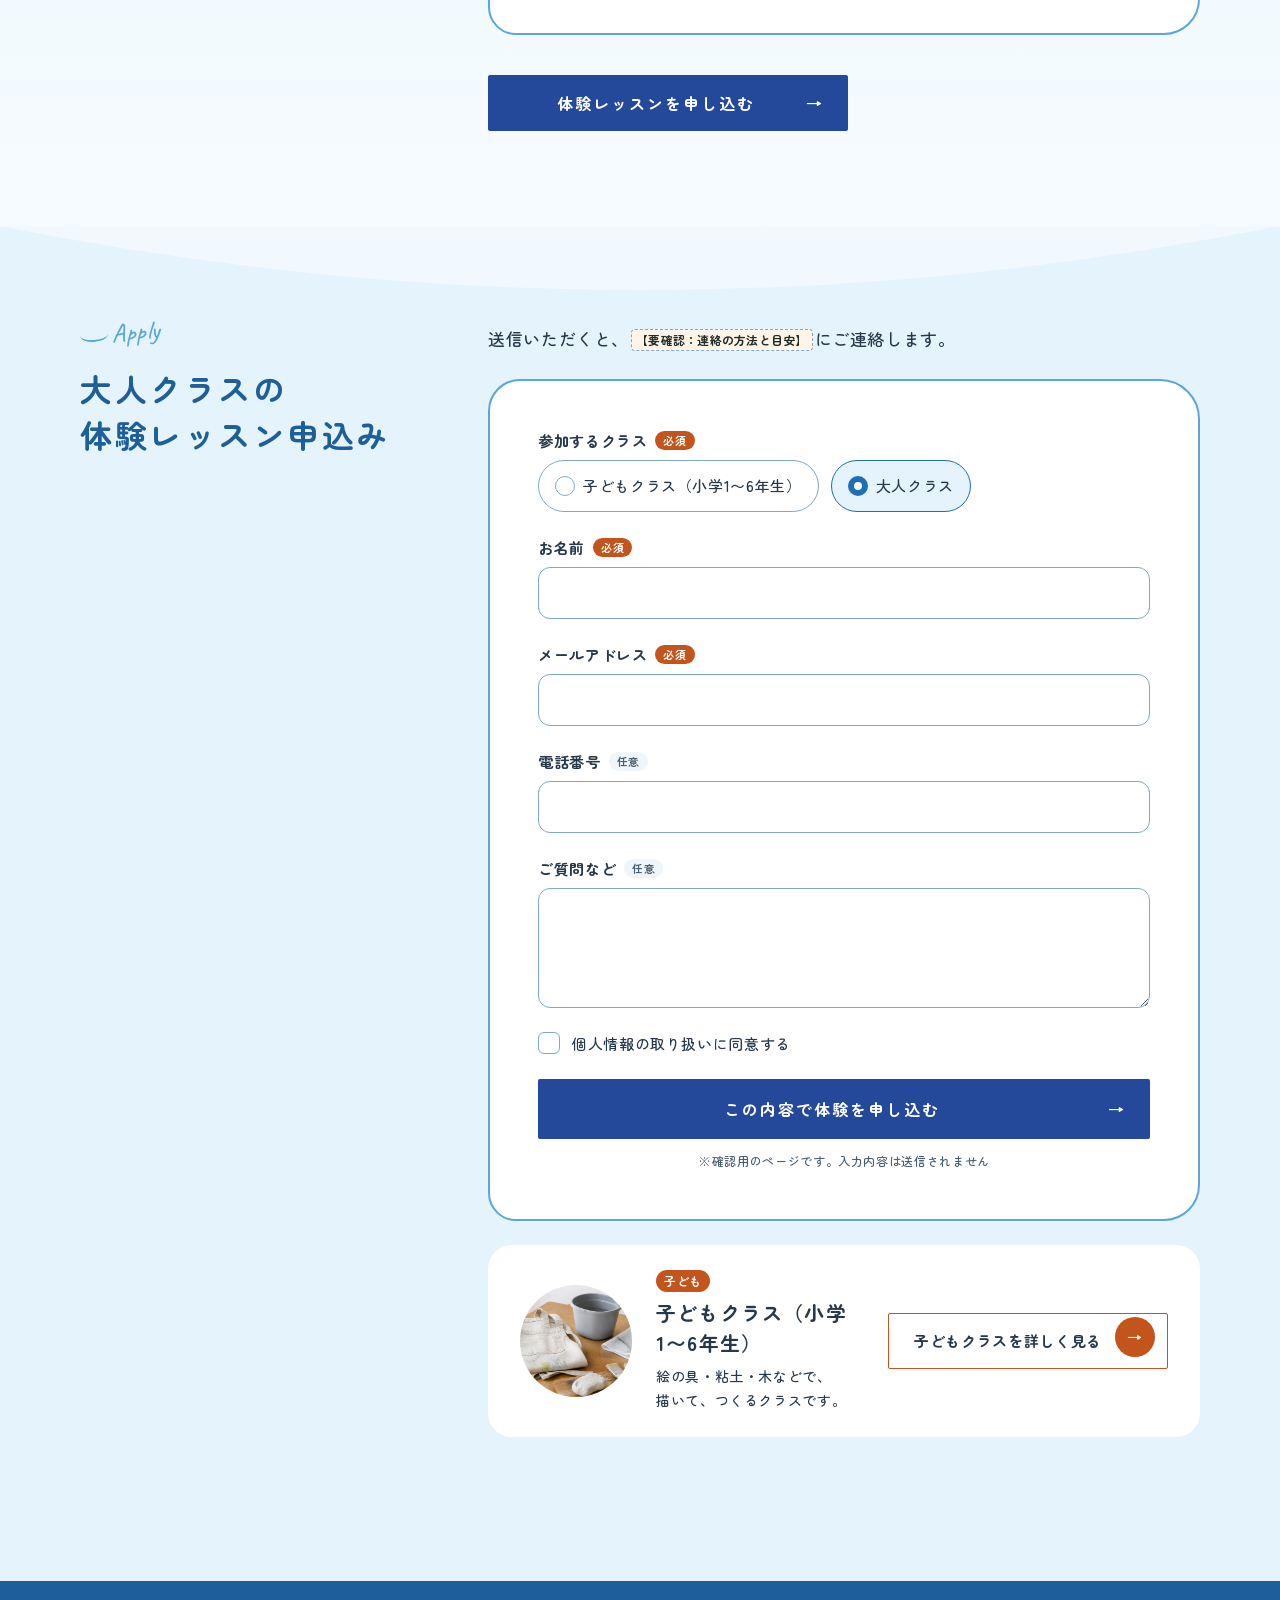
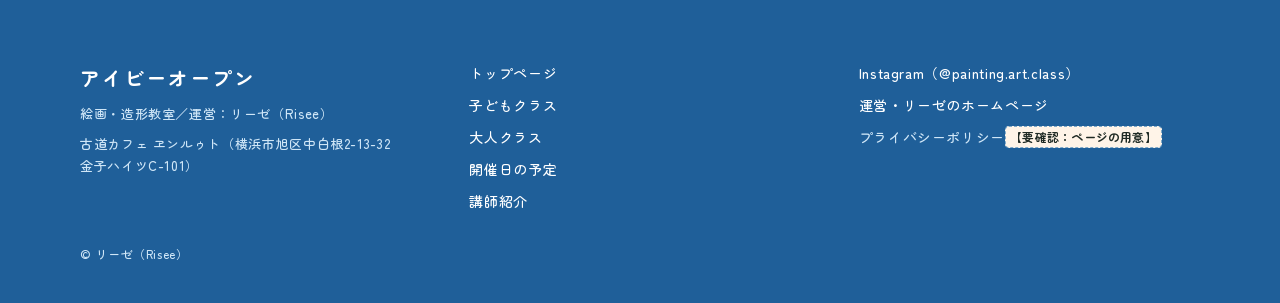
==== commit 4c0a301d: "見た目を空色の版に戻し、写真の形を雲・円・アーチ・角丸・たまご形に混ぜる - 配色・丸ゴシック・空のグラデーションは前の版に戻す - ボタン・メモの枠・左右非対称の配置はアトリエ版のまま - 写真の切" ====
--- a/adult/index.html
+++ b/adult/index.html
@@ -9,10 +9,11 @@
 <link rel="icon" href="data:,">
 <link rel="preconnect" href="https://fonts.googleapis.com">
 <link rel="preconnect" href="https://fonts.gstatic.com" crossorigin>
-<link href="https://fonts.googleapis.com/css2?family=Caveat:wght@500;600&family=Yomogi&family=Zen+Old+Mincho:wght@600;700&family=Zen+Kaku+Gothic+New:wght@400;500;700&display=swap" rel="stylesheet">
+<link href="https://fonts.googleapis.com/css2?family=Caveat:wght@500;600&family=Yomogi&family=Quicksand:wght@500;700&family=Zen+Maru+Gothic:wght@500;700&display=swap" rel="stylesheet">
 <link rel="stylesheet" href="../assets/css/style.css?v=4">
 <link rel="stylesheet" href="../assets/css/pop.css?v=2">
-<link rel="stylesheet" href="../assets/css/atelier.css">
+<link rel="stylesheet" href="../assets/css/adult.css">
+<link rel="stylesheet" href="../assets/css/sky.css">
 <script>
 (function(d){if(window.matchMedia&&matchMedia('(prefers-reduced-motion: reduce)').matches)return;d.classList.add('js-motion');try{if(sessionStorage.getItem('ivy-intro'))d.classList.add('intro-done')}catch(e){}setTimeout(function(){if(!window.ivyReady)d.classList.remove('js-motion')},2500)})(document.documentElement);
 </script>
--- a/assets/css/adult.css
+++ b/assets/css/adult.css
@@ -0,0 +1,17 @@
+/* 大人ページ：TOP と同じ空色のトーン。写真は手描き風の角丸と白い縁 */
+[data-theme="adult"] { --theme: var(--color-main); --theme-pale: #E4F3FC; --theme-soft: #F2F9FE; }
+[data-theme="adult"] .gallery { background: linear-gradient(180deg, var(--sky-top) 0%, var(--sky-btm) 100%); }
+[data-theme="adult"] .gallery .blob { fill: #fff; opacity: .9; }
+[data-theme="adult"] .gallery .ph { border: 6px solid #fff; border-radius: 48px 64px 56px 40px; }
+[data-theme="adult"] .gallery .g2 .ph, [data-theme="adult"] .gallery .g4 .ph { border-radius: 60px 40px 52px 64px; }
+[data-theme="adult"] .gallery figcaption { color: var(--color-deep); font-weight: 700; }
+[data-theme="adult"] .intro h1 { color: var(--color-deep); }
+[data-theme="adult"] .intro__2 { letter-spacing: .1em; }
+[data-theme="adult"] .chip { border: 2px solid var(--line-hand); border-radius: 22px 26px 24px 20px; background: #fff; }
+[data-theme="adult"] .band { background: #E4F3FC; }
+[data-theme="adult"] .card .blob, [data-theme="adult"] .teacher .blob { fill: #E4F3FC; }
+[data-theme="adult"] .panel-white, [data-theme="adult"] .form { border: 2px solid var(--line-hand); border-radius: 32px 40px 36px 28px; }
+[data-theme="adult"] .timeline__dot { background: var(--line-hand); }
+[data-theme="adult"] .timeline__time { color: var(--color-deep); font-family: var(--font-script); font-size: 26px; }
+[data-theme="adult"] #faq { background: linear-gradient(180deg, #E9F5FD 0%, #F5FBFF 100%); }
+[data-theme="adult"] .cedge { display: none; }
--- a/assets/css/sky.css
+++ b/assets/css/sky.css
@@ -0,0 +1,110 @@
+/* =====================================================================
+   見た目は空色の版（pop.css v2）に戻す。ボタン・メモの枠・配置はアトリエ版のまま
+   （atelier.css の後に読む。大人ページは adult.css の後）
+   ===================================================================== */
+:root {
+  --font-head: "Zen Maru Gothic", "Hiragino Maru Gothic ProN", sans-serif;
+  --font-body: "Zen Maru Gothic", "Hiragino Maru Gothic ProN", sans-serif;
+  --font-hand: "Yomogi", "Zen Maru Gothic", sans-serif;
+  --color-main: #1F6FB2;
+  --color-main-dark: #175A92;
+  --color-deep: #1F5F99;
+  --color-ink: #26384A;
+  --color-text-sub: #4A5E72;
+  --color-accent: #C2541C;
+  --line-hand: #5BA7DA;
+  --theme: #1F6FB2;
+  --theme-pale: #E4F3FC;
+  --theme-soft: #F2F9FE;
+  --ink: #26384A;
+  --graphite: #4A5E72;
+  --sienna: #C2541C;
+}
+body:not([data-theme="kids"]) { background: #fff; color: var(--color-ink); font-family: var(--font-body); font-weight: 500; }
+body:not([data-theme="kids"]) .header, body:not([data-theme="kids"]) .crumb-bar { background: var(--sky-top); }
+.footer { background: var(--color-deep); }
+
+/* 見出し・英字ラベル */
+body:not([data-theme="kids"]) :is(.sec-head h2, .h2, .h3-sec, .card h3, h2) { color: var(--color-deep); font-family: var(--font-head); font-weight: 700; letter-spacing: .08em; }
+body:not([data-theme="kids"]) .label { gap: var(--s4); color: var(--line-hand); font-size: 26px; transform: rotate(-4deg); transform-origin: left center; }
+body:not([data-theme="kids"]) .label::before { width: 28px; height: 14px; border: 0; border-bottom: 2px solid currentColor; border-radius: 0 0 50% 50%; }
+.lead { color: var(--color-ink); }
+
+/* 地：空色のグラデーションと雲 */
+.afv { background: linear-gradient(180deg, var(--sky-top) 0%, #E2F2FC 55%, var(--sky-btm) 100%); }
+.msg { background: linear-gradient(180deg, var(--sky-btm) 0%, #fff 100%); }
+body:not([data-theme]) :is(#materials, #teacher, #gallery, #faq) { background: linear-gradient(180deg, #E9F5FD 0%, #F5FBFF 100%); }
+.cedge { top: -1px; }
+
+/* 写真：雲の形の画像なので、台紙・テープ・傾きは外す */
+.afv__wall .pin, .msg__photo, .scene__item .pin { padding: 0; background: none; box-shadow: none; transform: none !important; }
+.afv__wall .pin::before, .msg__photo::before, .scene__item .pin::before { content: none; }
+.pin figcaption { color: var(--color-text-sub); }
+.panel__img.pop-cloud { aspect-ratio: auto; padding: 0; background: none; box-shadow: none; }
+.panel__img.pop-cloud img { display: block; width: 100%; height: auto; }
+
+/* FV：文字と線を空色の版の色に */
+.afv__note { color: var(--line-hand); }
+.afv__catch { color: var(--color-deep); font-family: var(--font-head); }
+.afv__facts { border-top-color: var(--line-hand); }
+.afv__facts li { border-bottom-color: var(--color-line); }
+.afv__facts span { color: var(--color-accent); }
+.afv h1 { color: var(--color-deep); }
+.afv__hand { color: var(--color-main); }
+.afv__arrow path { stroke: var(--line-hand); }
+
+/* メモ枠の中の英字 */
+.memo__no { color: var(--line-hand); }
+
+/* クラス */
+.panel__name h3 { color: var(--color-deep); font-family: var(--font-head); }
+.panel__en { color: var(--line-hand); }
+
+/* 材料・表・質問・フォーム：空色の線と丸い角 */
+.mat, .panel-white, .form, .mapbox { border: 2px solid var(--color-line); border-radius: 24px; background: #fff; }
+.mats__set--make .mat { background: #FFF1E6; }
+.table th { background: var(--sky); }
+.timeline__dot, .career li::before { background: var(--orange); }
+.step__no, .steps__no { border-color: var(--color-main); color: var(--color-main); }
+.steps__curve path, .timeline__curve path { stroke: var(--color-main); }
+.faq__q { color: var(--color-main); }
+.faq__a { color: var(--color-accent); }
+.tag--solid, .tagc { background: var(--sky); color: var(--color-deep); }
+
+/* 特徴：写真の角を丸く */
+body:not([data-theme]) .card .ph { padding: 0; background: none; box-shadow: none; overflow: hidden; border-radius: 32px; }
+body:not([data-theme]) .card .ph--cloud { overflow: visible; border-radius: 0; }
+.card__no { color: var(--color-accent); font-family: var(--font-head); }
+
+/* 講師の写真枠・壁画 */
+.ph--cloudempty { display: grid; place-items: center; aspect-ratio: 3 / 4; border: 2px dashed var(--line-hand); border-radius: 46% 54% 50% 50% / 44% 46% 54% 56%; background: #fff; color: var(--color-text-sub); font-size: 13px; line-height: 22px; text-align: center; }
+.works__script { color: var(--line-hand); font-size: 28px; transform: rotate(-4deg); }
+.works__item figure { padding: 0; background: none; box-shadow: none; }
+.works__item img { border: 4px solid #fff; border-radius: 24px 32px 28px 20px; }
+.works__item:nth-child(even) img { border-radius: 32px 20px 24px 30px; }
+.works__item figcaption { font-family: var(--font-body); color: var(--color-ink); }
+.loop__track li { border-radius: 32px; }
+.loop__track li:nth-child(3n+2) { border-radius: 50%; }
+
+/* 大人ページのボタンも、アトリエ版の角を立てた長方形にそろえる */
+[data-theme="adult"] .cta { border-radius: 2px; background: #24489A; box-shadow: none; letter-spacing: .12em; }
+[data-theme="adult"] .cta:hover { background: #1B3778; }
+[data-theme="adult"] .choice { border-radius: 2px; }
+
+/* 雲以外の飾り（点の輪・波線・水玉・半円・アーチの線） */
+.deco { position: absolute; z-index: 1; height: auto; pointer-events: none; }
+.deco--ring { left: 29%; top: 30px; width: 72px; }
+.deco--squiggle { right: 4%; bottom: 48px; width: 120px; }
+.deco--disc { left: 34%; bottom: 72px; width: 56px; }
+.deco--dots { left: 3%; top: 36px; width: 72px; }
+.deco--half { right: 3%; bottom: 40px; width: 110px; }
+.deco--arch { right: 6%; top: 64px; width: 64px; }
+.deco--ring2 { left: 46%; top: 48px; width: 64px; }
+.deco--squiggle2 { right: 5%; top: 120px; width: 110px; }
+@media (max-width: 1023px) {
+  .deco--ring { width: 56px; top: 200px; } .deco--disc, .deco--half, .deco--ring2 { display: none; }
+  .deco--squiggle, .deco--squiggle2 { width: 72px; } .deco--dots { width: 48px; top: 8px; } .deco--arch { width: 40px; top: 24px; }
+}
+/* アーチ形の大人クラスは横に広がらないよう幅をそろえる */
+.panel--adult .panel__img.pop-cloud img { width: 82%; margin-inline: auto; }
+@media (max-width: 1023px) { .deco--ring { display: none; } }
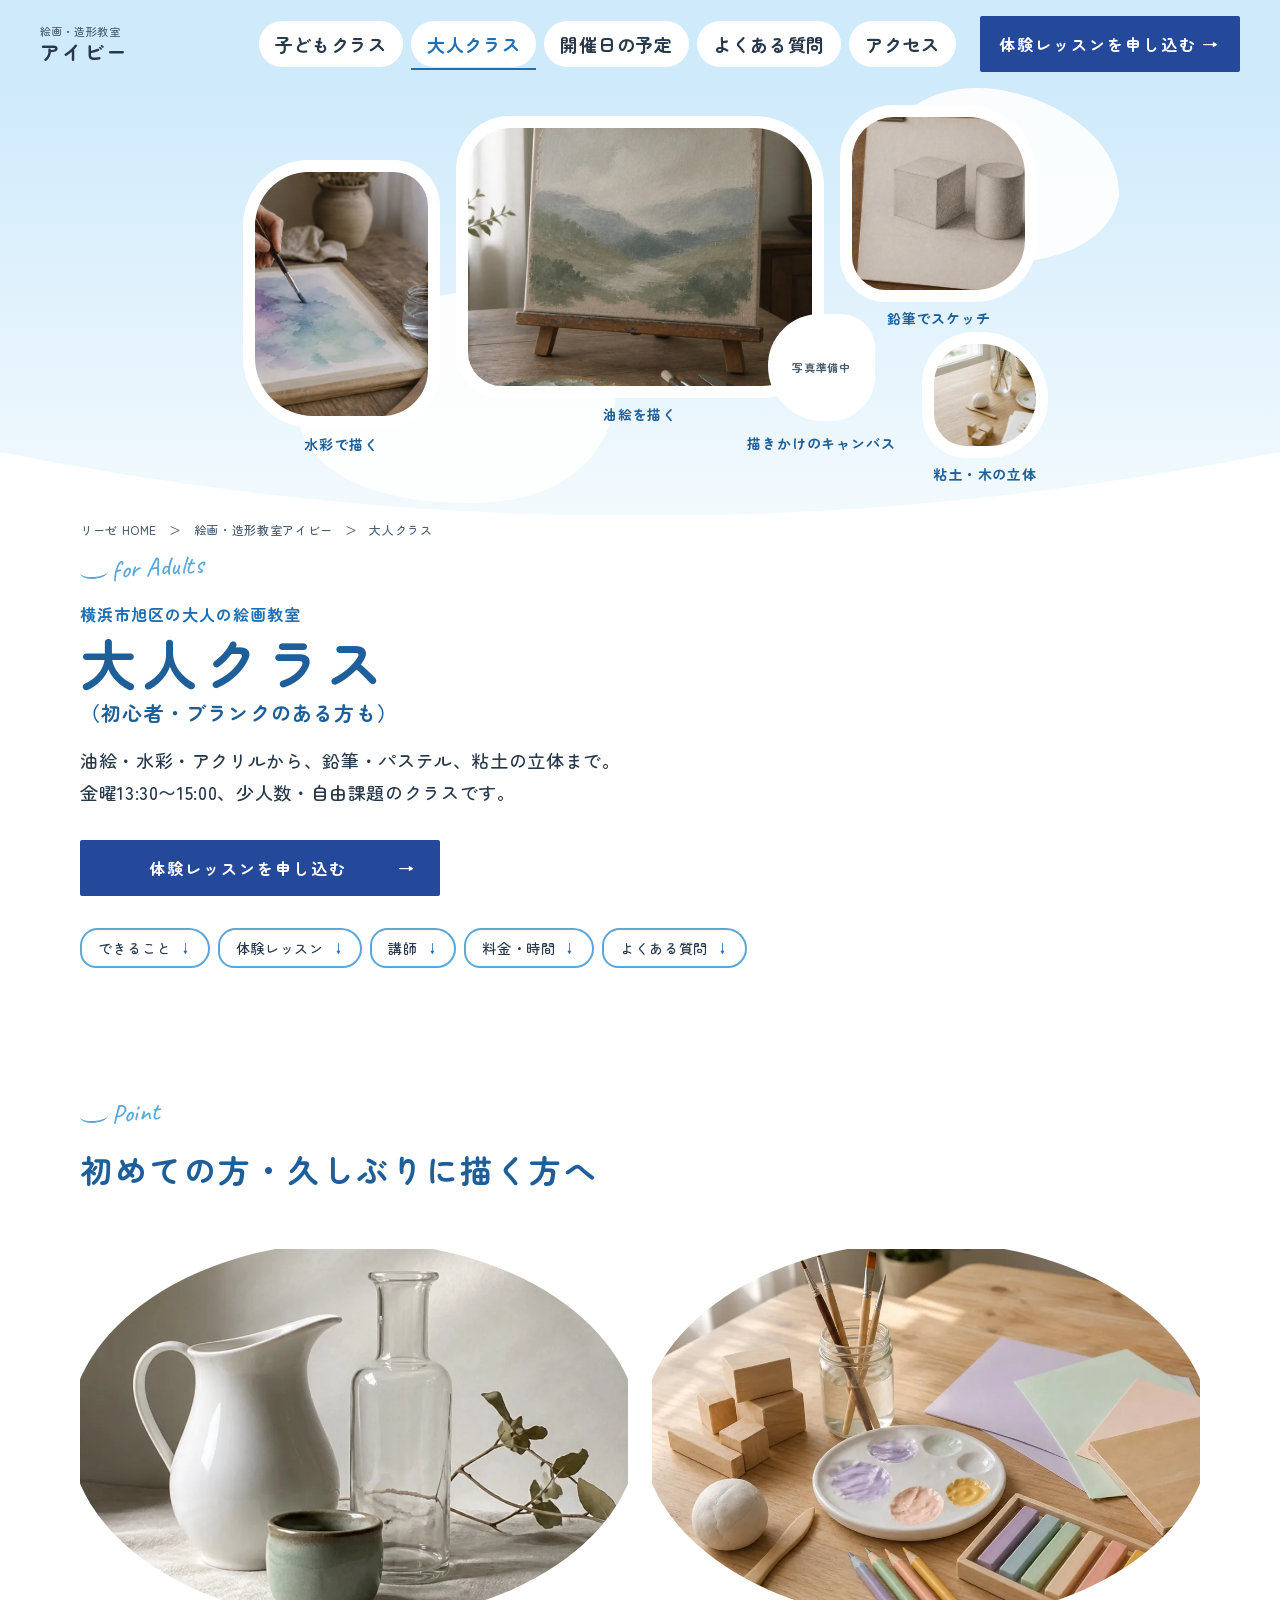
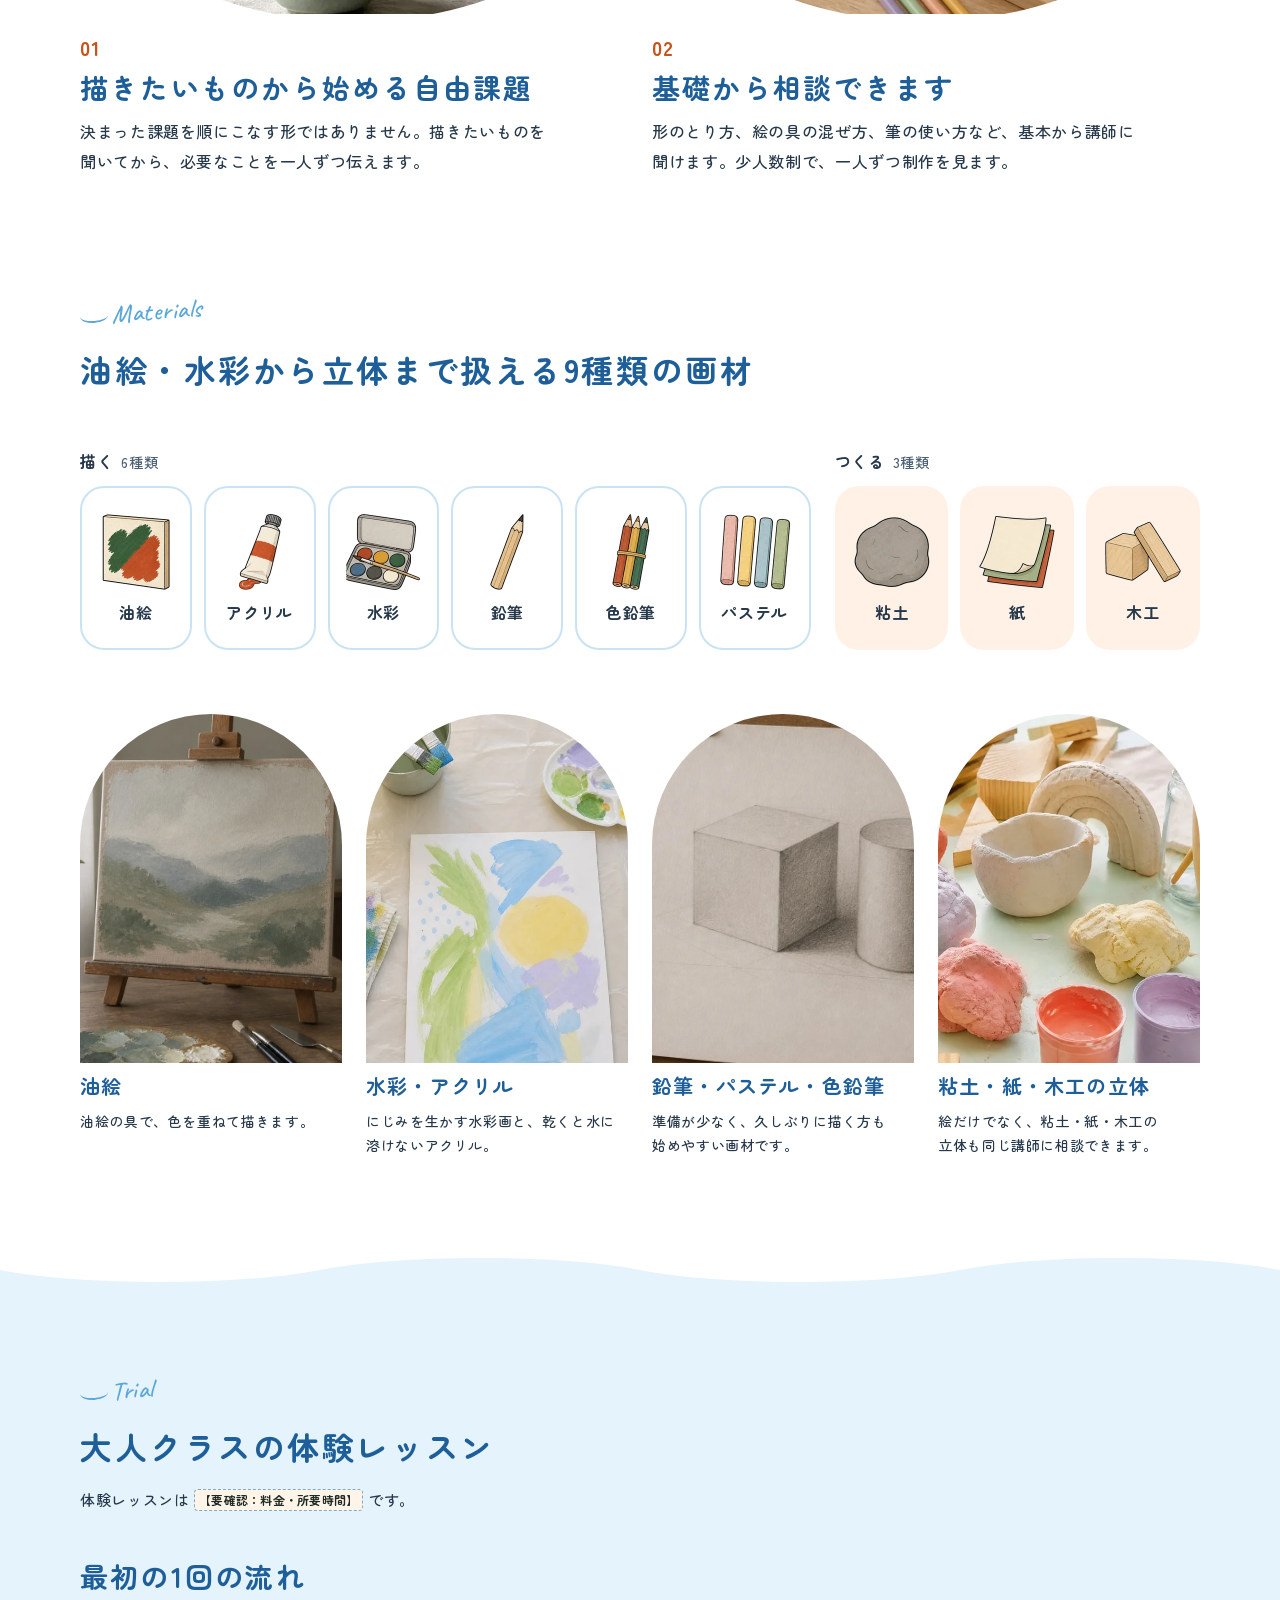
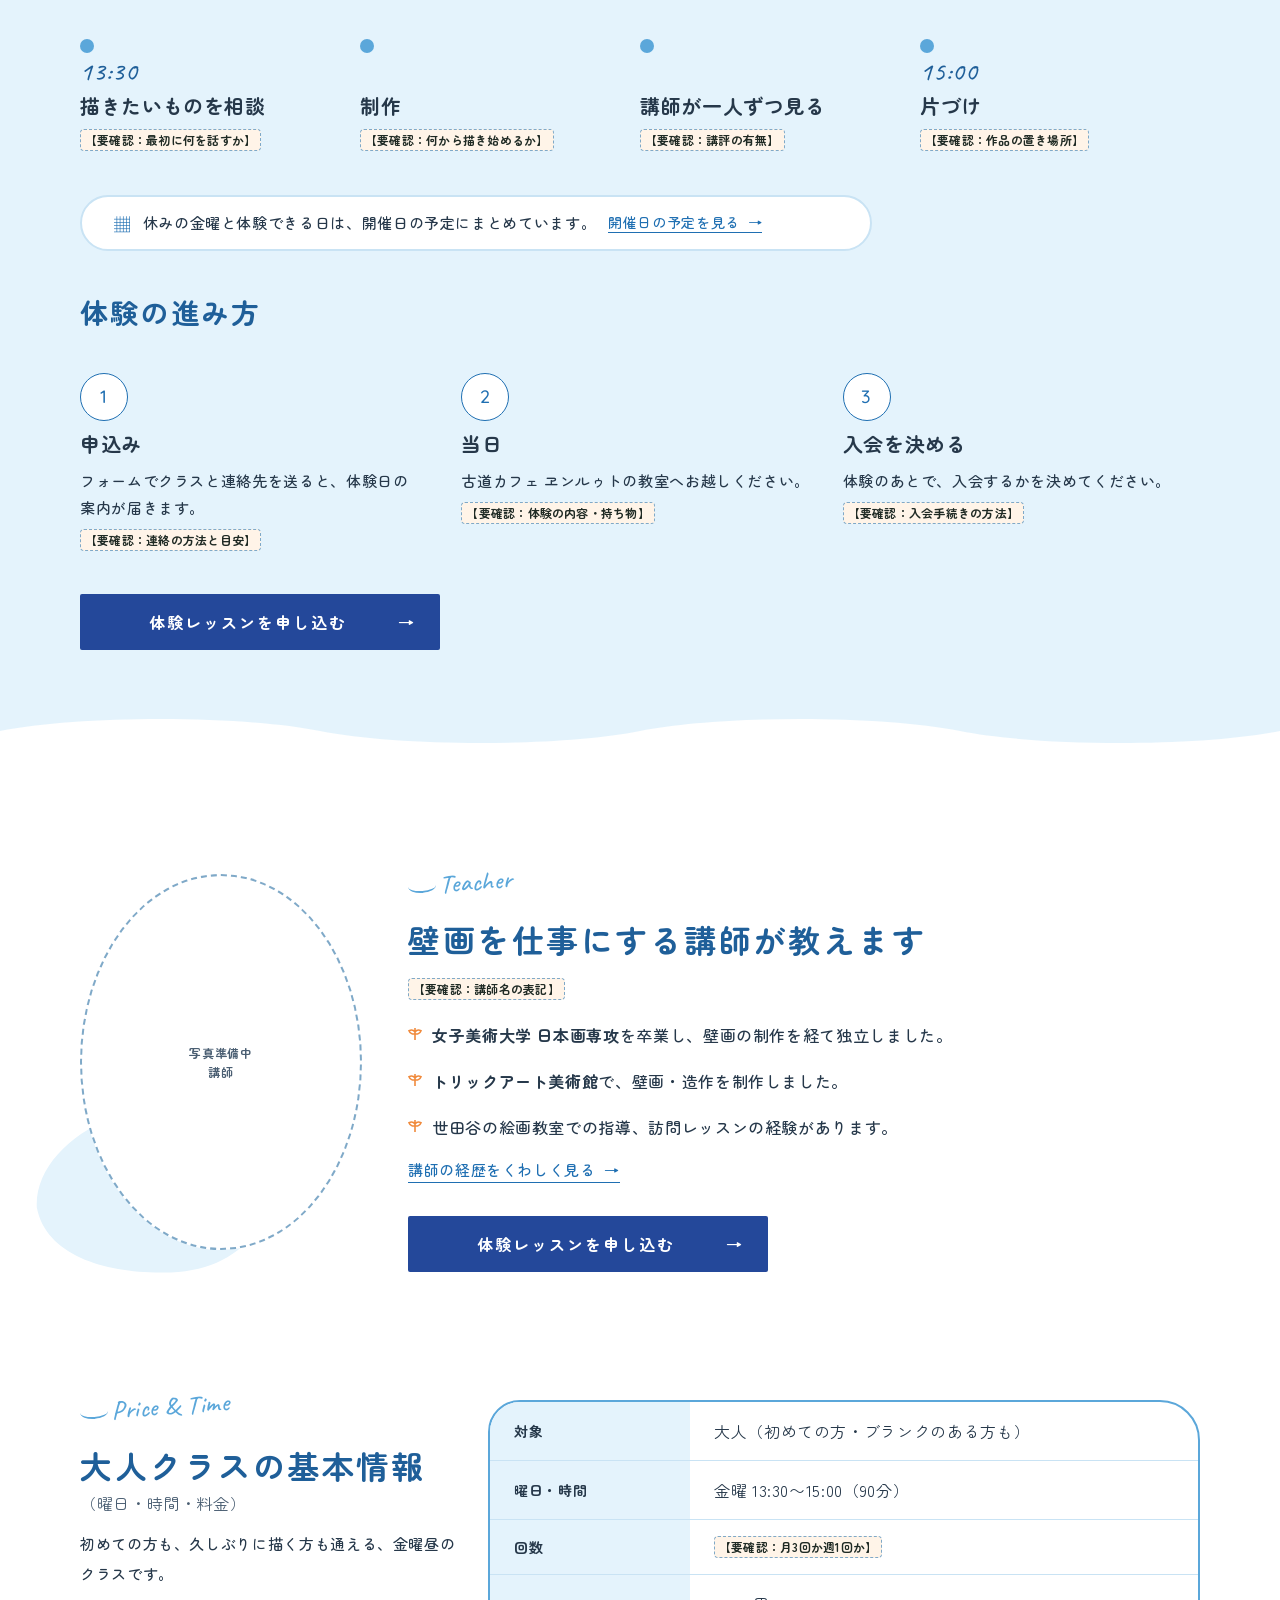
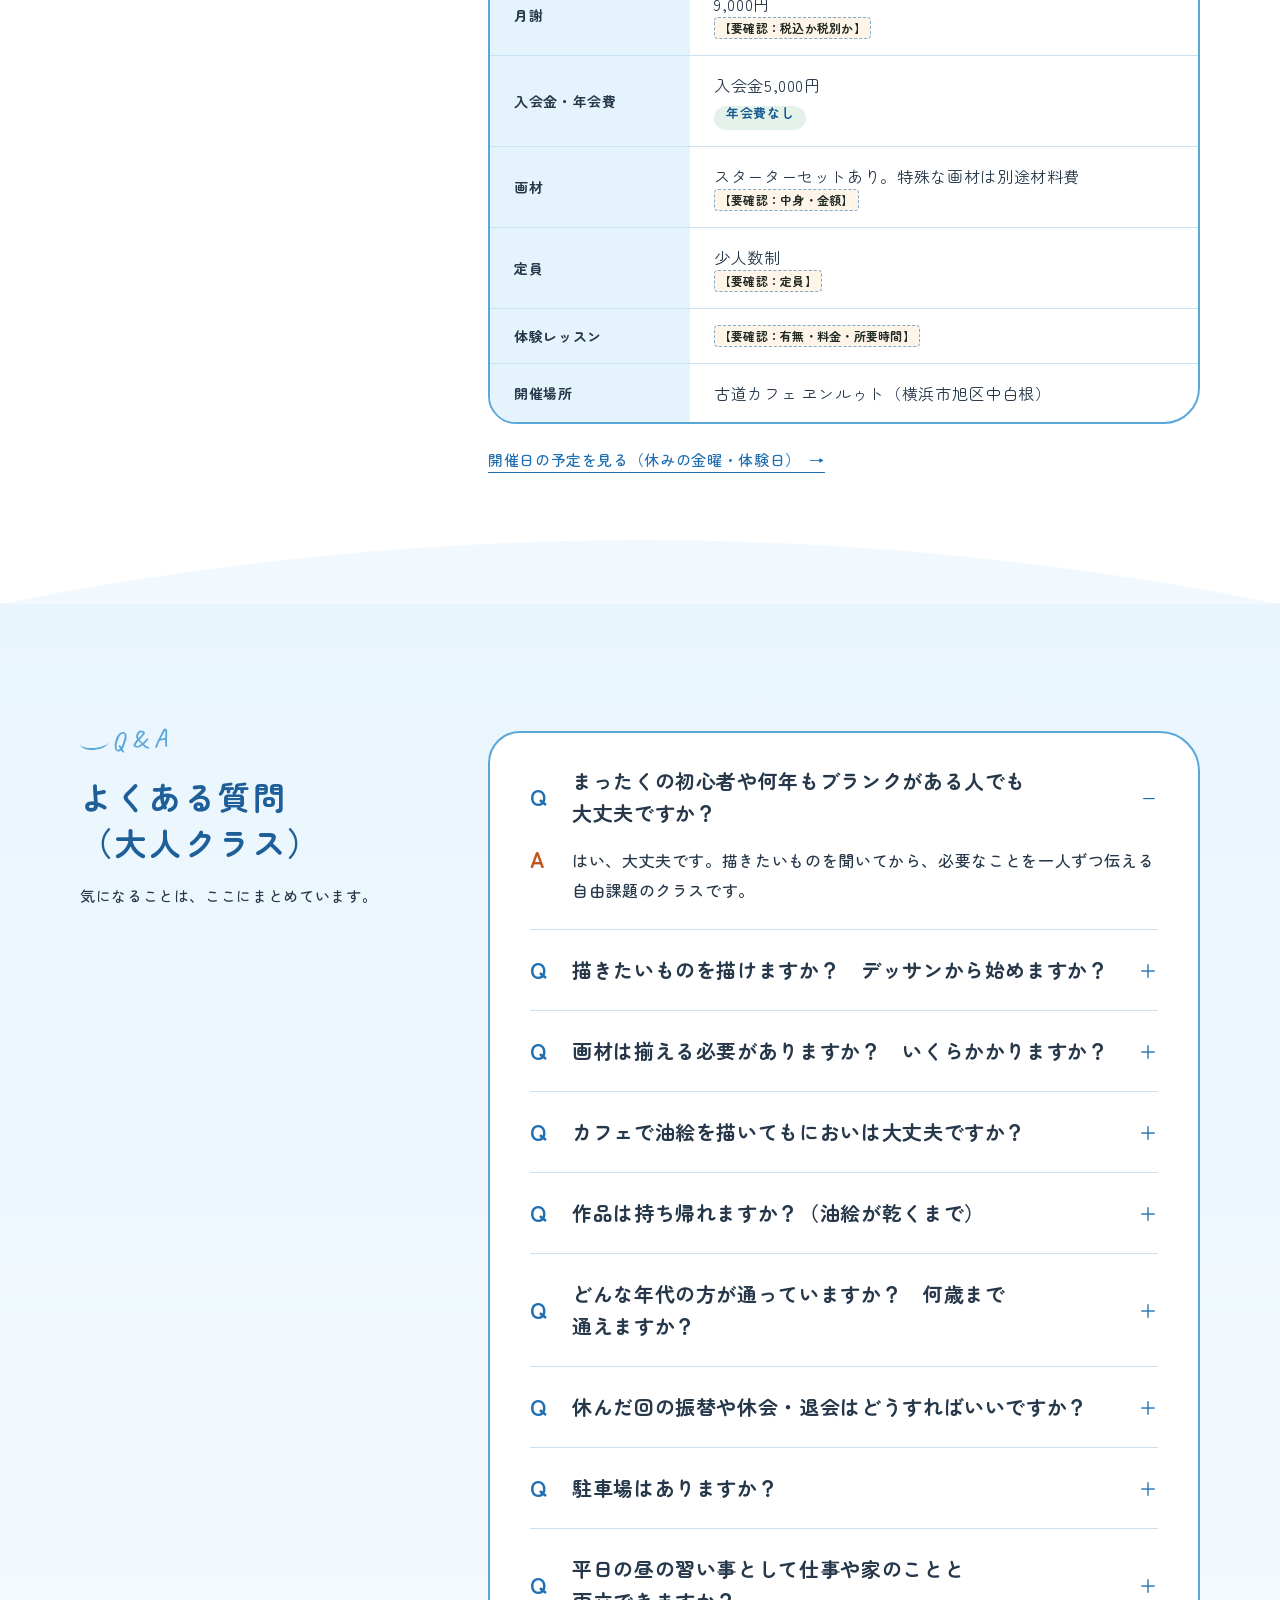
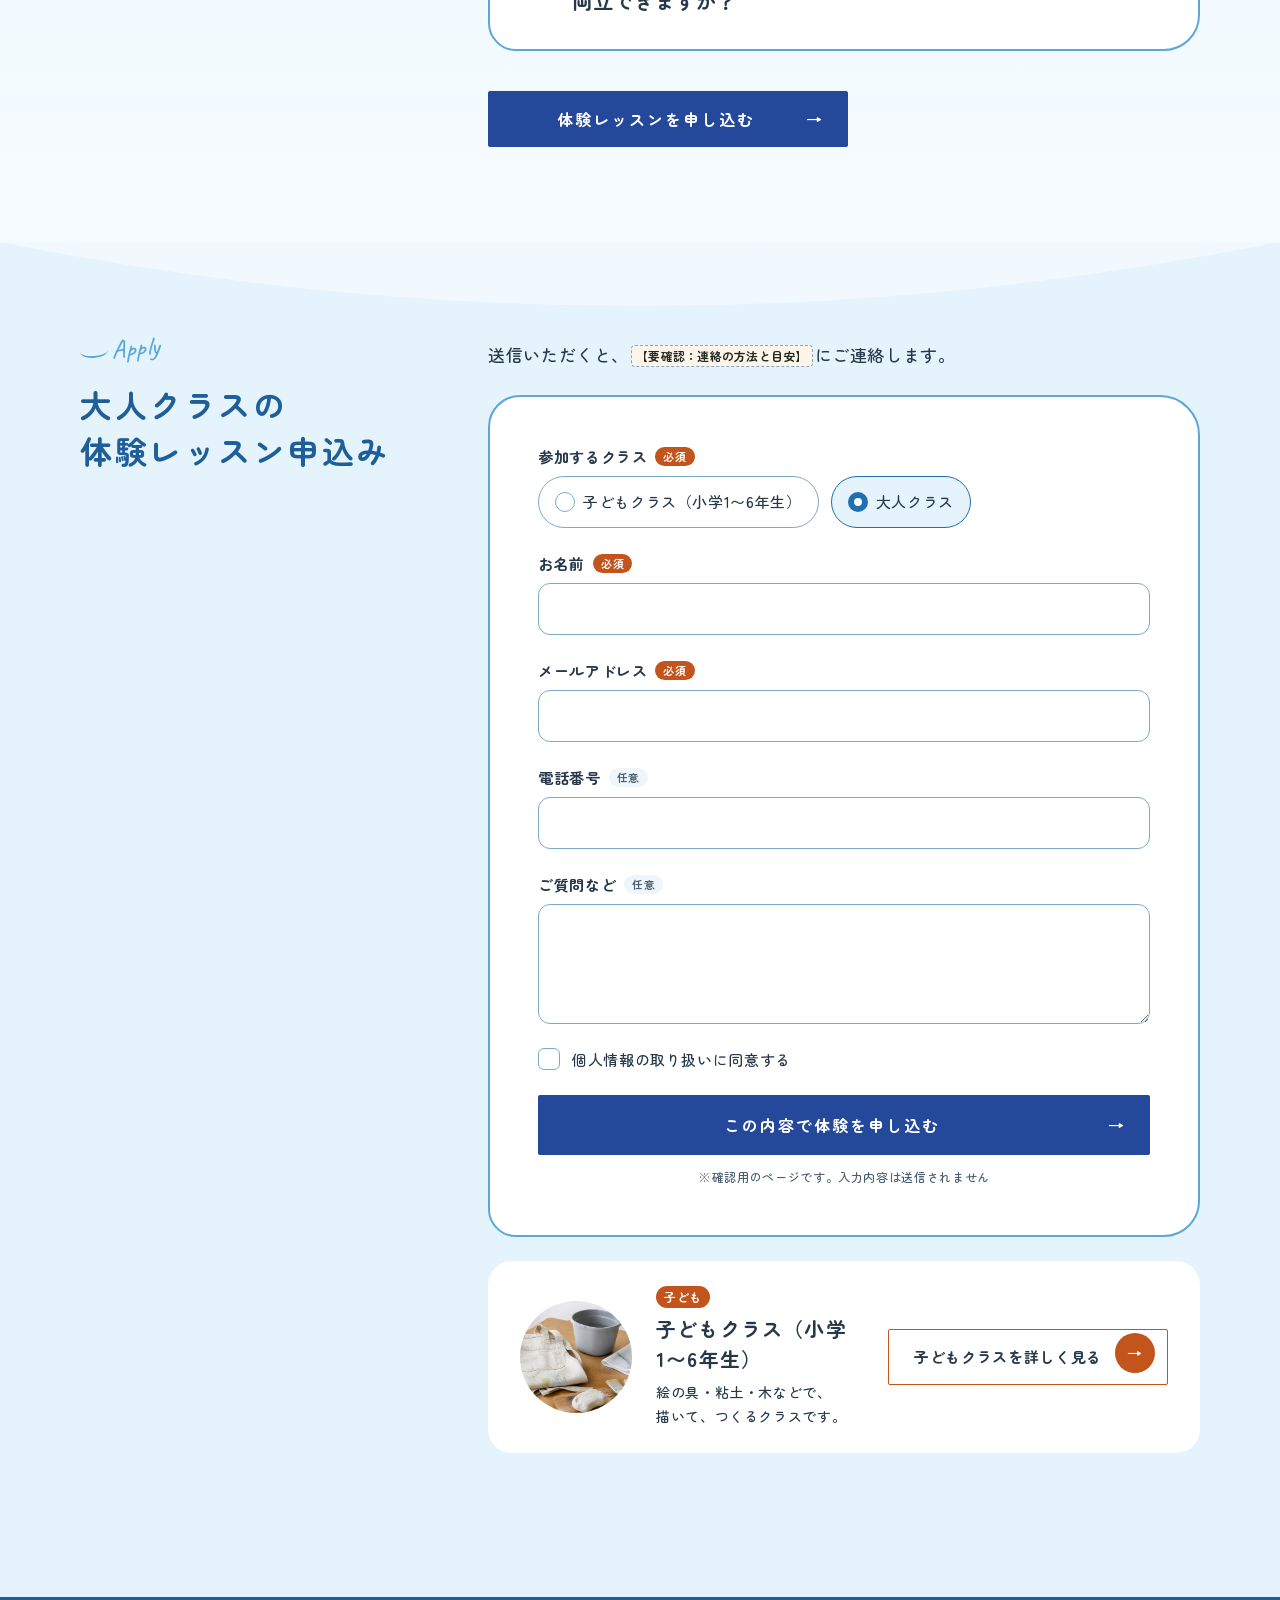
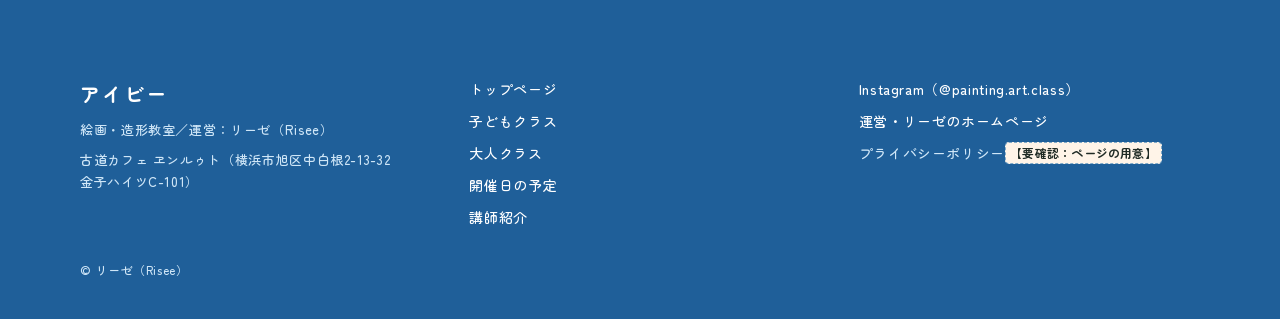
==== commit 27822803: "教室名を「絵画・造形教室アイビー」に直す（アイビーオープン→アイビー） Co-Authored-By: Claude Opus 5.5 <noreply@anthropic.com>" ====
--- a/adult/index.html
+++ b/adult/index.html
@@ -3,7 +3,7 @@
 <head>
 <meta charset="utf-8">
 <meta name="viewport" content="width=device-width, initial-scale=1">
-<title>横浜市旭区の大人の絵画教室（初心者・油絵・水彩）｜アイビーオープン</title>
+<title>横浜市旭区の大人の絵画教室（初心者・油絵・水彩）｜アイビー</title>
 <meta name="description" content="横浜市旭区中白根の大人の絵画教室。初めての方も久しぶりに描く方も、描きたいものから始める少人数・自由課題で、油絵・水彩・アクリルから立体まで相談できます。金曜13:30〜15:00、講師は女子美術大学 日本画専攻卒の壁画制作者です。">
 <meta name="robots" content="noindex,nofollow">
 <link rel="icon" href="data:,">
@@ -23,7 +23,7 @@
 <header class="header">
   <a class="logo" href="../">
     <span class="logo__sub">絵画・造形教室</span>
-    <span class="logo__main">アイビーオープン</span>
+    <span class="logo__main">アイビー</span>
   </a>
   <button class="burger" type="button" aria-label="メニューを開く" aria-expanded="false" aria-controls="nav"><span></span></button>
   <div class="scrim"></div>
@@ -61,7 +61,7 @@
       <nav aria-label="パンくずリスト">
         <ol class="crumb">
           <li><a href="https://artewald.com/">リーゼ HOME</a></li>
-          <li><a href="../">絵画・造形教室アイビーオープン</a></li>
+          <li><a href="../">絵画・造形教室アイビー</a></li>
           <li aria-current="page">大人クラス</li>
         </ol>
       </nav>
@@ -372,7 +372,7 @@
   <div class="wrap">
     <div class="footer__grid">
       <div>
-        <p class="footer__name">アイビーオープン</p>
+        <p class="footer__name">アイビー</p>
         <p class="footer__meta">絵画・造形教室／運営：リーゼ（Risee）</p>
         <p class="footer__meta">古道カフェ ヱンルゥト（横浜市旭区中白根2-13-32 金子ハイツC-101）</p>
       </div>
--- a/assets/css/style.css
+++ b/assets/css/style.css
@@ -1,4 +1,4 @@
-/* 絵画・造形教室アイビーオープン
+/* 絵画・造形教室アイビー
    基準：スマホ375。768px〜はタブレット、1024px〜はPC（基準1440） */
 
 /* ===== トークン ===== */
--- a/assets/css/sky.css
+++ b/assets/css/sky.css
@@ -108,3 +108,42 @@
 /* アーチ形の大人クラスは横に広がらないよう幅をそろえる */
 .panel--adult .panel__img.pop-cloud img { width: 82%; margin-inline: auto; }
 @media (max-width: 1023px) { .deco--ring { display: none; } }
+
+/* グローバルメニュー：文字を1.5倍に（14px→21px） */
+@media (min-width: 1024px) {
+  :root { --header-h: 88px; }
+  .header .nav { gap: var(--s32); }
+  .header .nav__list { gap: var(--s8); }
+  .header .nav__list a { font-size: 21px; line-height: 30px; font-weight: 700; }
+  .nav__cta .cta { width: 300px; height: 60px; font-size: 18px; }
+}
+/* SPのメニューも1.5倍に近づける */
+@media (max-width: 1023px) {
+  .nav__list a { height: 72px; font-size: 22px; }
+}
+
+/* 幅が狭いPCでは、ロゴにぶつからないよう少し小さくする */
+@media (min-width: 1280px) and (max-width: 1439px) {
+  .header .nav { gap: var(--s24); }
+  .header .nav__list a { font-size: 18px; }
+  .nav__cta .cta { width: 260px; height: 56px; font-size: 16px; }
+}
+@media (min-width: 1024px) and (max-width: 1279px) {
+  .header .nav { gap: var(--s16); }
+  .header .nav__list { gap: 0; }
+  .header .nav__list a { font-size: 15px; padding-inline: var(--s12); }
+  .nav__cta .cta { width: 220px; height: 52px; font-size: 15px; }
+}
+
+/* FVの「開講日・場所・材料」は外した。h1 は検索用に残し、見た目からは隠す */
+.vh { position: absolute !important; width: 1px; height: 1px; margin: -1px; padding: 0; overflow: hidden; clip: rect(0 0 0 0); white-space: nowrap; border: 0; }
+.afv__catch + .hero__lead, .afv__catch + .vh + .hero__lead { margin-top: var(--s32); }
+
+/* 材料セクションを外したので、クラス紹介を淡い空色の地にして白と交互にする */
+body:not([data-theme]) #classes { position: relative; padding-top: var(--s96); background: linear-gradient(180deg, #E9F5FD 0%, #F5FBFF 100%); }
+
+/* FVのキャッチは黒に */
+.afv__catch { color: #1E2328; }
+/* キャッチ：上の小さい行はサイトのアクセント（テラコッタ）、大きい行は墨色。青一色の「よくある配色」を避ける */
+.afv__catch .afv__pre { color: #C2541C; }
+.afv__catch .afv__main { color: #23272B; }
